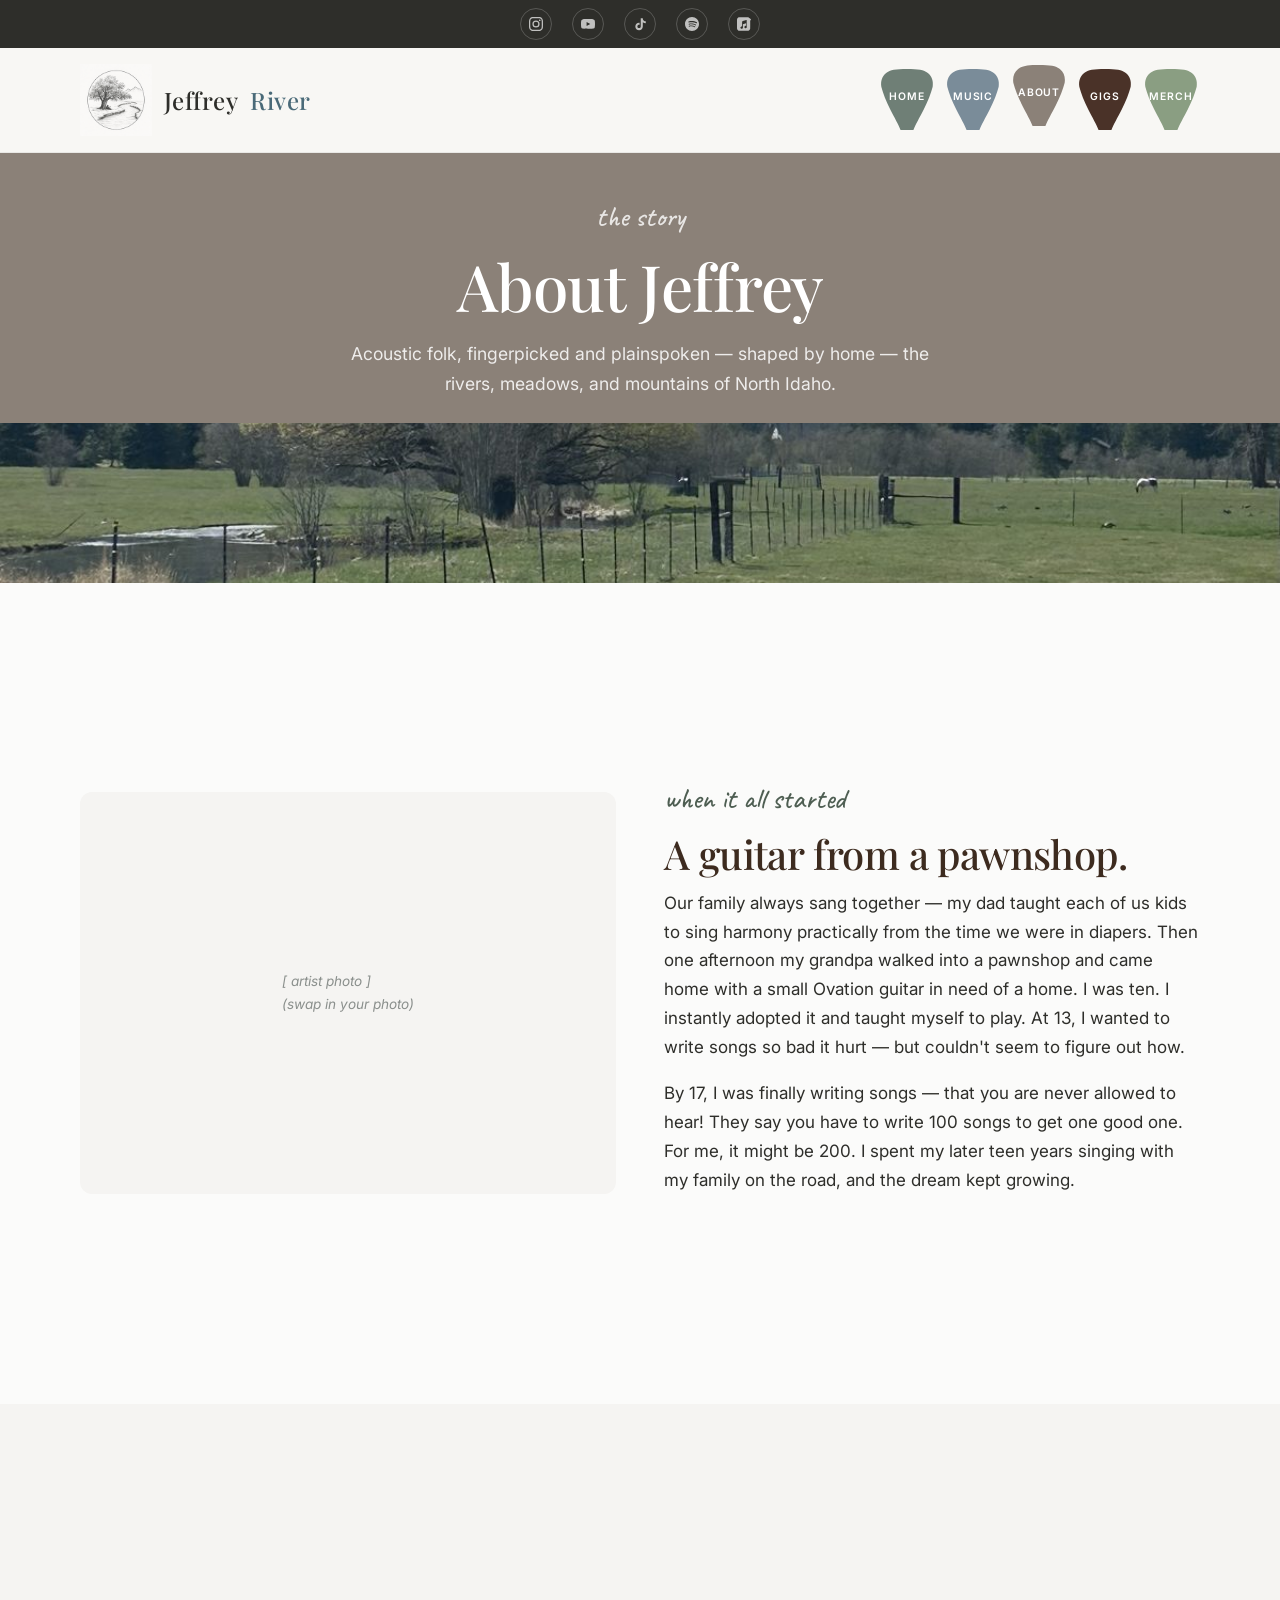
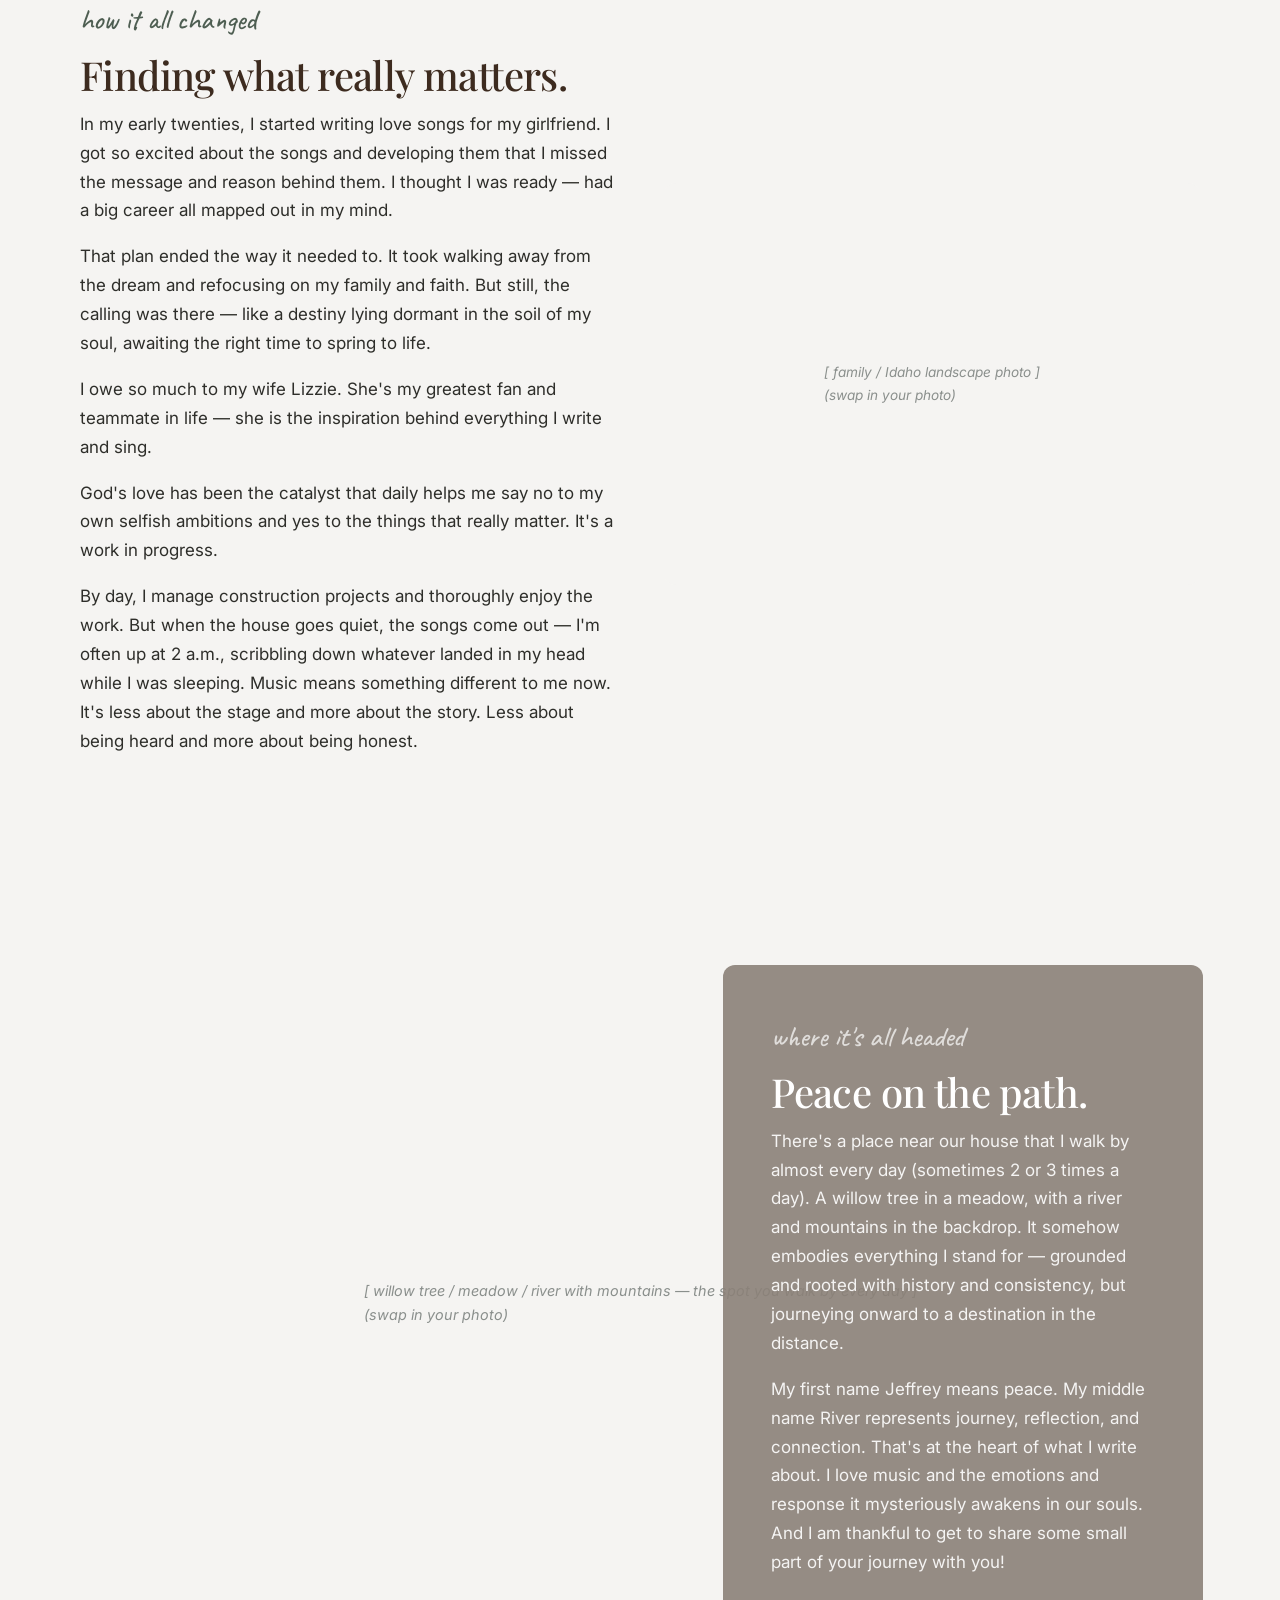
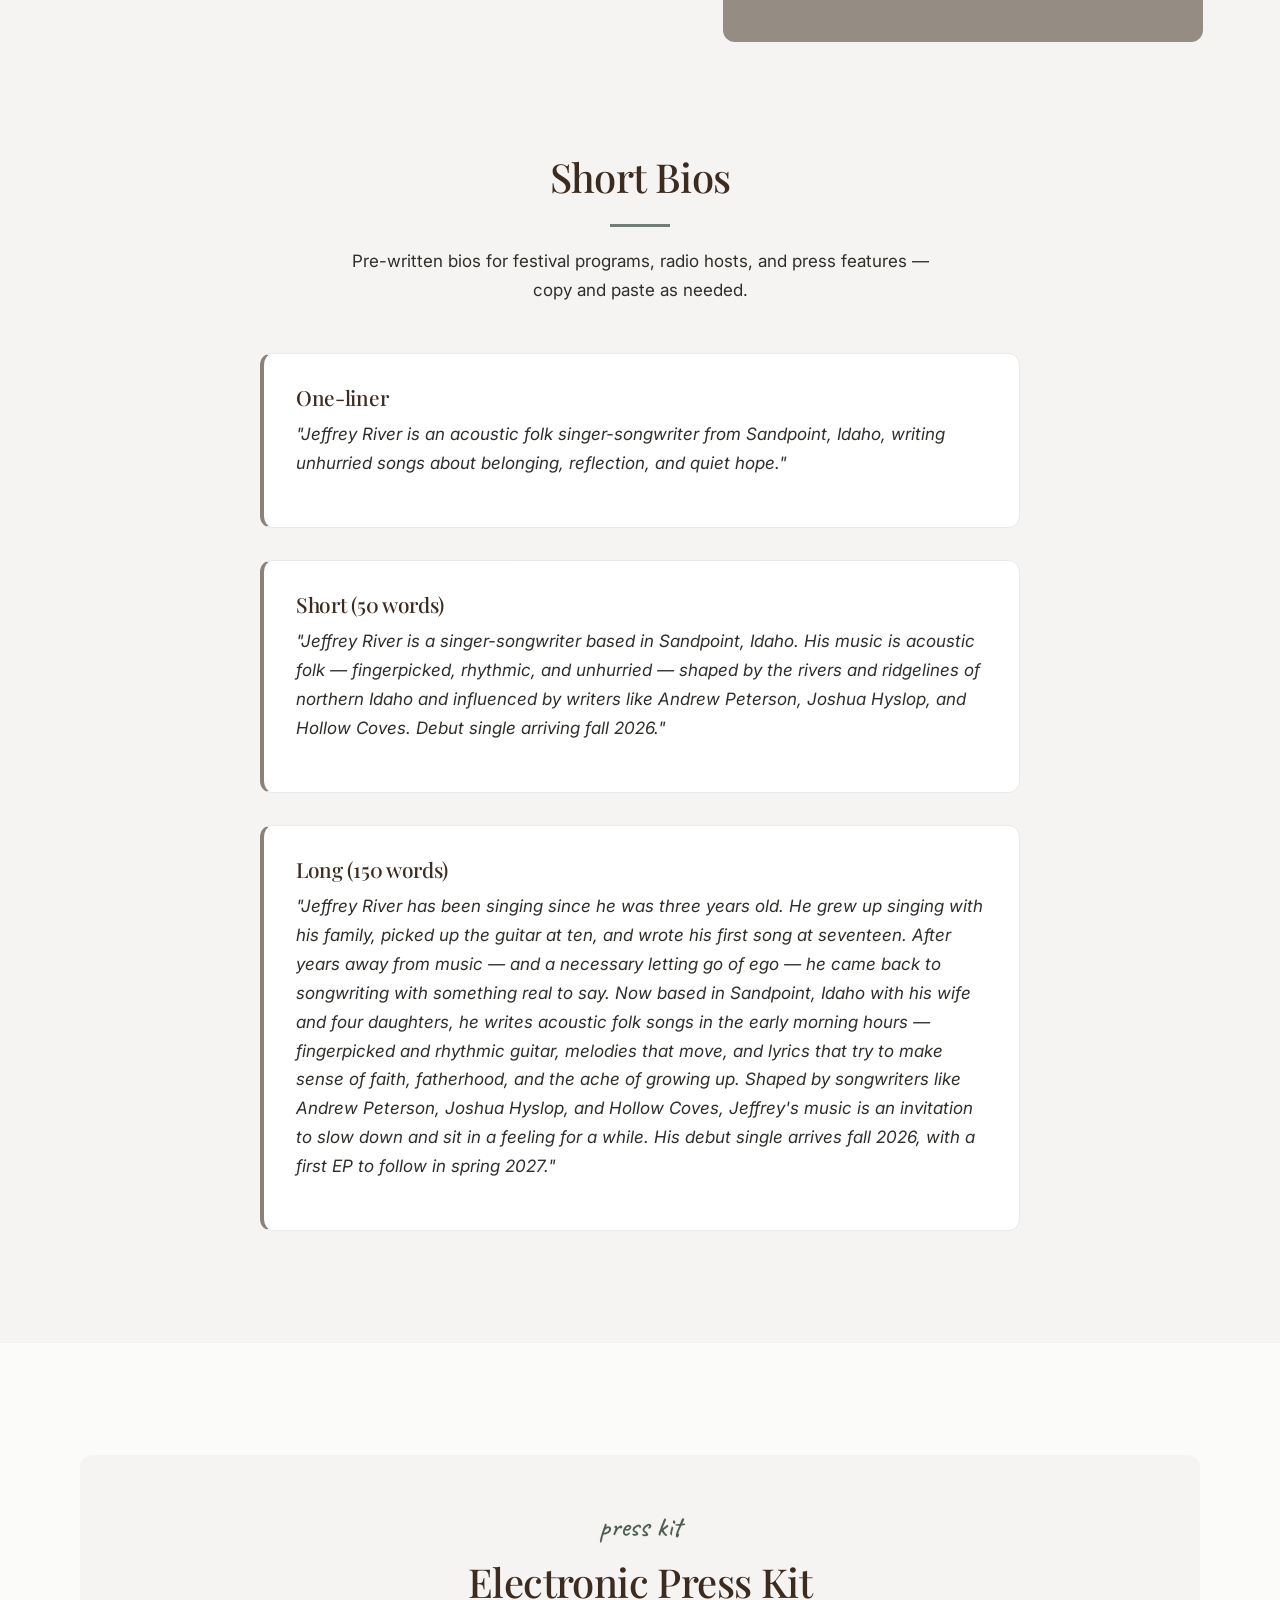
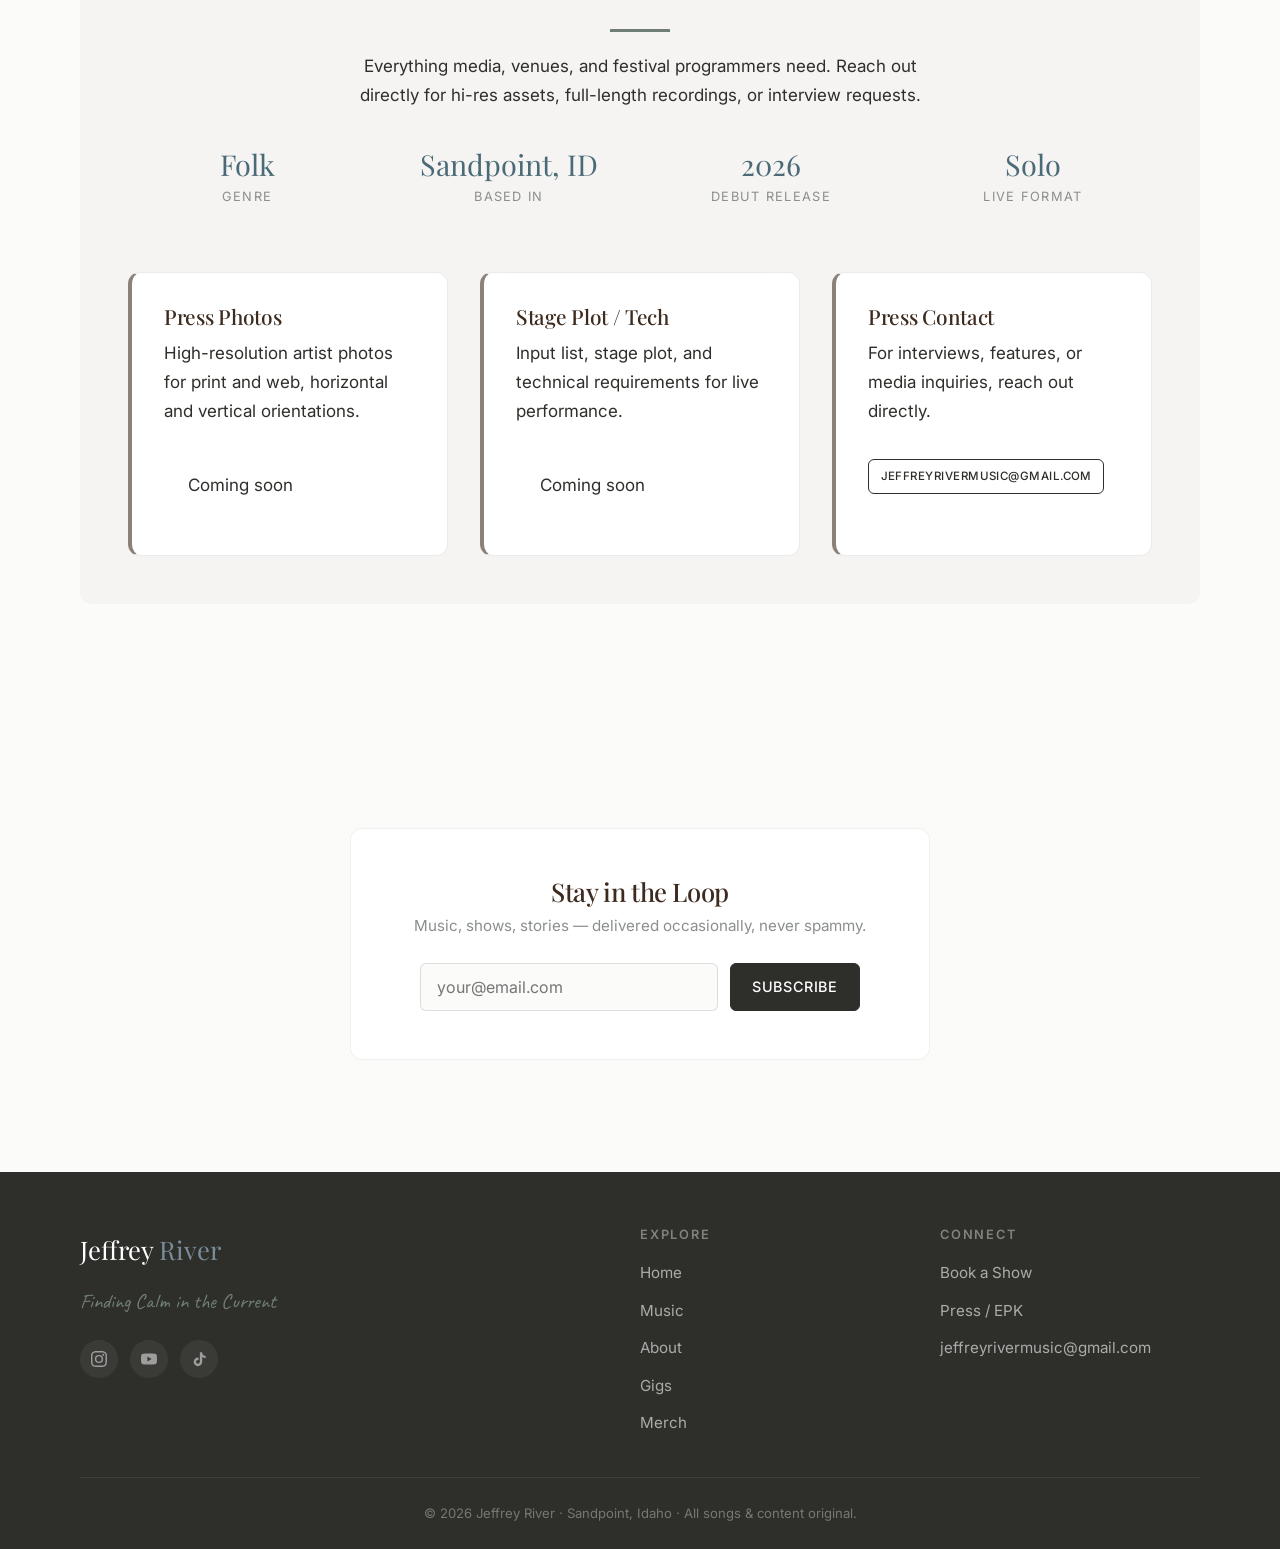
==== jeffrey-river/about.html @ df67ac98 "more bio updated" ====
<!DOCTYPE html>
<html lang="en">
<head>
  <meta charset="UTF-8" />
  <meta name="viewport" content="width=device-width, initial-scale=1.0" />
  <title>About — Jeffrey River</title>
  <meta name="description" content="Meet Jeffrey River — acoustic folk singer-songwriter from Sandpoint, Idaho. Biography, press kit, and booking info." />
  <link rel="preconnect" href="https://fonts.googleapis.com" />
  <link rel="preconnect" href="https://fonts.gstatic.com" crossorigin />
  <link href="https://fonts.googleapis.com/css2?family=Playfair+Display:wght@400;500;600&family=Inter:wght@300;400;500;600&family=Caveat:wght@400;500&display=swap" rel="stylesheet" />
  <link rel="stylesheet" href="css/styles.css" />
</head>
<body class="page-about">

  <!-- ===== SOCIAL ICON BAR ===== -->
  <div class="social-bar">
    <a href="https://instagram.com/jeffreyrivermusic" target="_blank" rel="noopener" aria-label="Instagram">
      <svg viewBox="0 0 24 24"><path d="M12 2.16c3.2 0 3.58 0 4.85.07 1.17.05 1.8.25 2.23.41.56.22.96.48 1.38.9.42.42.68.82.9 1.38.16.42.36 1.06.41 2.23.06 1.27.07 1.65.07 4.85s0 3.58-.07 4.85c-.05 1.17-.25 1.8-.41 2.23-.22.56-.48.96-.9 1.38-.42.42-.82.68-1.38.9-.43.16-1.06.36-2.23.41-1.27.06-1.65.07-4.85.07s-3.58 0-4.85-.07c-1.17-.05-1.8-.25-2.23-.41a3.7 3.7 0 0 1-1.38-.9 3.7 3.7 0 0 1-.9-1.38c-.16-.43-.36-1.06-.41-2.23C2.17 15.58 2.16 15.2 2.16 12s0-3.58.07-4.85c.05-1.17.25-1.8.41-2.23.22-.56.48-.96.9-1.38.42-.42.82-.68 1.38-.9.43-.16 1.06-.36 2.23-.41C8.42 2.17 8.8 2.16 12 2.16M12 0C8.74 0 8.33.01 7.05.07 5.78.13 4.9.33 4.14.63a5.85 5.85 0 0 0-2.13 1.38A5.85 5.85 0 0 0 .63 4.14C.33 4.9.13 5.78.07 7.05.01 8.33 0 8.74 0 12s.01 3.67.07 4.95c.06 1.27.26 2.15.56 2.91.31.8.73 1.48 1.38 2.13.65.65 1.33 1.07 2.13 1.38.76.3 1.64.5 2.91.56C8.33 23.99 8.74 24 12 24s3.67-.01 4.95-.07c1.27-.06 2.15-.26 2.91-.56.8-.31 1.48-.73 2.13-1.38.65-.65 1.07-1.33 1.38-2.13.3-.76.5-1.64.56-2.91.06-1.28.07-1.69.07-4.95s-.01-3.67-.07-4.95c-.06-1.27-.26-2.15-.56-2.91a5.85 5.85 0 0 0-1.38-2.13A5.85 5.85 0 0 0 19.86.63C19.1.33 18.22.13 16.95.07 15.67.01 15.26 0 12 0Zm0 5.84a6.16 6.16 0 1 0 0 12.32 6.16 6.16 0 0 0 0-12.32Zm0 10.16a4 4 0 1 1 0-8 4 4 0 0 1 0 8Zm6.4-11.85a1.44 1.44 0 1 0 0 2.88 1.44 1.44 0 0 0 0-2.88Z"/></svg>
    </a>
    <a href="https://youtube.com/@jeffreyrivermusic" target="_blank" rel="noopener" aria-label="YouTube">
      <svg viewBox="0 0 24 24"><path d="M23.5 6.2a3 3 0 0 0-2.1-2.1C19.5 3.6 12 3.6 12 3.6s-7.5 0-9.4.5A3 3 0 0 0 .5 6.2C0 8 0 12 0 12s0 4 .5 5.8a3 3 0 0 0 2.1 2.1c1.9.5 9.4.5 9.4.5s7.5 0 9.4-.5a3 3 0 0 0 2.1-2.1C24 16 24 12 24 12s0-4-.5-5.8ZM9.6 15.6V8.4l6.3 3.6-6.3 3.6Z"/></svg>
    </a>
    <a href="https://tiktok.com/@jeffreyrivermusic" target="_blank" rel="noopener" aria-label="TikTok">
      <svg viewBox="0 0 24 24"><path d="M19.3 6.7c-1.5-.9-2.5-2.5-2.5-4.3V2h-3.5v14.2c0 1.6-1.3 2.8-2.9 2.8S7.5 17.8 7.5 16.2s1.3-2.8 2.9-2.8c.3 0 .6 0 .9.1V9.8c-.3 0-.6-.1-.9-.1C6.9 9.7 4 12.6 4 16.2S6.9 22.7 10.4 22.7s6.4-2.9 6.4-6.5V9.1c1.5 1 3.2 1.6 5.1 1.6V7.2c-1 0-2-.2-2.6-.5Z"/></svg>
    </a>
    <a href="#" target="_blank" rel="noopener" aria-label="Spotify">
      <svg viewBox="0 0 24 24"><path d="M12 0C5.4 0 0 5.4 0 12s5.4 12 12 12 12-5.4 12-12S18.6 0 12 0zm5.5 17.3c-.2.3-.6.4-.9.2-2.5-1.5-5.7-1.9-9.4-1-.4.1-.7-.1-.8-.5-.1-.4.1-.7.5-.8 4.1-.9 7.6-.5 10.4 1.2.3.2.4.6.2.9zm1.5-3.3c-.3.4-.8.5-1.2.3-2.9-1.8-7.2-2.3-10.6-1.2-.4.1-.9-.1-1-.5-.1-.4.1-.9.5-1 3.9-1.2 8.7-.6 12 1.4.3.1.4.6.3 1zm.1-3.4c-3.4-2-9.1-2.2-12.4-1.2-.5.2-1-.2-1.1-.7-.2-.5.2-1 .7-1.1 3.8-1.2 10-1 13.9 1.4.5.3.6.9.3 1.3-.2.5-.8.6-1.4.3z"/></svg>
    </a>
    <a href="#" target="_blank" rel="noopener" aria-label="Apple Music">
      <svg viewBox="0 0 24 24"><path d="M23.99 6.1a6.6 6.6 0 0 0-.14-1.42 4.4 4.4 0 0 0-.4-1.15 4.08 4.08 0 0 0-1.58-1.58 4.4 4.4 0 0 0-1.15-.4A6.6 6.6 0 0 0 19.3.42C18.4.38 18.11.37 15.75.37H8.26c-2.36 0-2.65.01-3.56.05a6.6 6.6 0 0 0-1.42.14 4.4 4.4 0 0 0-1.15.4A4.08 4.08 0 0 0 .55 2.54a4.4 4.4 0 0 0-.4 1.15A6.6 6.6 0 0 0 .01 5.1C-.03 6.01-.04 6.3-.04 8.66v6.68c0 2.36.01 2.65.05 3.56a6.6 6.6 0 0 0 .14 1.42 4.4 4.4 0 0 0 .4 1.15 4.08 4.08 0 0 0 1.58 1.58c.36.19.74.33 1.15.4a6.6 6.6 0 0 0 1.42.14c.91.04 1.2.05 3.56.05h6.49c2.36 0 2.65-.01 3.56-.05a6.6 6.6 0 0 0 1.42-.14 4.37 4.37 0 0 0 2.73-2.73 6.6 6.6 0 0 0 .14-1.42c.04-.91.05-1.2.05-3.56V8.66c0-2.36 0-2.65-.05-3.56zM16.95 16.57c0 .65-.07.98-.12 1.21a2.06 2.06 0 0 1-1.63 1.47c-.27.05-.5.06-.76.02a2.09 2.09 0 0 1-1.63-1.43c-.15-.43-.14-.91.03-1.33.17-.42.49-.76.89-.97.28-.14.6-.24.91-.34.31-.1.63-.2.91-.35V10.9l-5.4 1.64v5.07c0 .65-.07.98-.12 1.21a2.06 2.06 0 0 1-1.63 1.47c-.27.05-.5.06-.76.02a2.09 2.09 0 0 1-1.63-1.43c-.15-.43-.14-.91.03-1.33.17-.42.49-.76.89-.97.28-.14.6-.24.91-.34.31-.1.63-.2.91-.35V8.96c0-.36.02-.72.13-1.06.1-.3.29-.57.54-.77a1.7 1.7 0 0 1 .71-.35l5.74-1.66c.1-.03.2-.03.3-.01.1.02.18.07.25.13.06.07.11.15.14.24.03.09.04.19.04.29v10.8z"/></svg>
    </a>
  </div>

  <header class="site-header">
    <nav class="nav" aria-label="Primary">
      <a class="nav__brand" href="index.html"><img src="img/Logo.png" alt="Jeffrey River logo">Jeffrey <span>River</span></a>
      <button class="nav__toggle" aria-label="Toggle menu" aria-expanded="false">
        <span></span><span></span><span></span>
      </button>
      <ul class="nav__links">
        <li><a href="index.html">Home</a></li>
        <li><a href="music.html">Music</a></li>
        <li><a href="about.html">About</a></li>
        <li><a href="gigs.html">Gigs</a></li>
        <li><a href="merch.html">Merch</a></li>
      </ul>
    </nav>
  </header>

  <!-- ===== COLORED HEADER ===== -->
  <section class="page-header">
    <div class="container">
      <span class="eyebrow">the story</span>
      <h1>About Jeffrey</h1>
      <p>Acoustic folk, fingerpicked and plainspoken — shaped by home — the rivers, meadows, and mountains of North Idaho.</p>
    </div>
    <img class="page-header__photo" src="img/hero.jpg" alt="Meadow and mountains near Sandpoint" style="object-position: center 75%;" />
  </section>

  <!-- ===== BIO — photo row (image left, text right) ===== -->
  <section class="section">
    <div class="container">
      <div class="photo-row">
        <div class="photo-row__image photo-row__image--placeholder">[ artist photo ]<br/>(swap in your photo)</div>
        <div class="photo-row__text">
          <span class="eyebrow">when it all started</span>
          <h2>A guitar from a pawnshop.</h2>

          <p>Our family always sang together — my dad taught each of us kids to sing harmony practically from the time we were in diapers. Then one afternoon my grandpa walked into a pawnshop and came home with a small Ovation guitar in need of a home. I was ten. I instantly adopted it and taught myself to play. At 13, I wanted to write songs so bad it hurt — but couldn't seem to figure out how.</p>

          <p>By 17, I was finally writing songs — that you are never allowed to hear! They say you have to write 100 songs to get one good one. For me, it might be 200. I spent my later teen years singing with my family on the road, and the dream kept growing.</p>
        </div>
      </div>
    </div>
  </section>

  <!-- ===== BIO CONTINUED — photo row reversed (text left, image right) ===== -->
  <section class="section" style="background: var(--parchment);">
    <div class="container">
      <div class="photo-row photo-row--reverse">
        <div class="photo-row__image photo-row__image--placeholder">[ family / Idaho landscape photo ]<br/>(swap in your photo)</div>
        <div class="photo-row__text">
          <span class="eyebrow">how it all changed</span>
          <h2>Finding what really matters.</h2>

          <p>In my early twenties, I started writing love songs for my girlfriend. I got so excited about the songs and developing them that I missed the message and reason behind them. I thought I was ready — had a big career all mapped out in my mind.</p>

          <p>That plan ended the way it needed to. It took walking away from the dream and refocusing on my family and faith. But still, the calling was there — like a destiny lying dormant in the soil of my soul, awaiting the right time to spring to life.</p>

          <p>I owe so much to my wife Lizzie. She's my greatest fan and teammate in life — she is the inspiration behind everything I write and sing.</p>

          <p>God's love has been the catalyst that daily helps me say no to my own selfish ambitions and yes to the things that really matter. It's a work in progress.</p>

          <p>By day, I manage construction projects and thoroughly enjoy the work. But when the house goes quiet, the songs come out — I'm often up at 2 a.m., scribbling down whatever landed in my head while I was sleeping. Music means something different to me now. It's less about the stage and more about the story. Less about being heard and more about being honest.</p>
        </div>
      </div>
    </div>
  </section>

  <!-- ===== THE RIVER — full-width photo with offset text card ===== -->
  <section class="photo-banner">
    <div class="photo-banner__img--placeholder">[ willow tree / meadow / river with mountains — the spot you walk by every day ]<br/>(swap in your photo)</div>
    <!-- When you have the photo, replace the placeholder above with:
    <img class="photo-banner__img" src="img/willow-meadow.jpg" alt="Willow tree and river in a mountain meadow near Sandpoint" /> -->
    <div class="photo-banner__card">
      <span class="eyebrow">where it's all headed</span>
      <h2>Peace on the path.</h2>
      <p>There's a place near our house that I walk by almost every day (sometimes 2 or 3 times a day). A willow tree in a meadow, with a river and mountains in the backdrop. It somehow embodies everything I stand for — grounded and rooted with history and consistency, but journeying onward to a destination in the distance.</p>
      <p>My first name Jeffrey means peace. My middle name River represents journey, reflection, and connection. That's at the heart of what I write about. I love music and the emotions and response it mysteriously awakens in our souls. And I am thankful to get to share some small part of your journey with you!</p>
    </div>
  </section>

  <!-- ===== SHORT BIOS ===== -->
  <section class="section" style="background: var(--parchment);">
    <div class="container">
      <h2 class="text-center">Short Bios</h2>
      <hr class="divider" />
      <p class="text-center" style="max-width: 600px; margin: 0 auto 3rem;">Pre-written bios for festival programs, radio hosts, and press features — copy and paste as needed.</p>

      <div style="display: grid; gap: 2rem; max-width: 760px; margin: 0 auto;">
        <div class="card">
          <h3>One-liner</h3>
          <p><em>"Jeffrey River is an acoustic folk singer-songwriter from Sandpoint, Idaho, writing unhurried songs about belonging, reflection, and quiet hope."</em></p>
        </div>

        <div class="card">
          <h3>Short (50 words)</h3>
          <p><em>"Jeffrey River is a singer-songwriter based in Sandpoint, Idaho. His music is acoustic folk — fingerpicked, rhythmic, and unhurried — shaped by the rivers and ridgelines of northern Idaho and influenced by writers like Andrew Peterson, Joshua Hyslop, and Hollow Coves. Debut single arriving fall 2026."</em></p>
        </div>

        <div class="card">
          <h3>Long (150 words)</h3>
          <p><em>"Jeffrey River has been singing since he was three years old. He grew up singing with his family, picked up the guitar at ten, and wrote his first song at seventeen. After years away from music — and a necessary letting go of ego — he came back to songwriting with something real to say. Now based in Sandpoint, Idaho with his wife and four daughters, he writes acoustic folk songs in the early morning hours — fingerpicked and rhythmic guitar, melodies that move, and lyrics that try to make sense of faith, fatherhood, and the ache of growing up. Shaped by songwriters like Andrew Peterson, Joshua Hyslop, and Hollow Coves, Jeffrey's music is an invitation to slow down and sit in a feeling for a while. His debut single arrives fall 2026, with a first EP to follow in spring 2027."</em></p>
        </div>
      </div>
    </div>
  </section>

  <!-- ===== PRESS / EPK ===== -->
  <section class="section" id="epk">
    <div class="container">
      <div class="epk">
        <div class="text-center">
          <span class="eyebrow">press kit</span>
          <h2>Electronic Press Kit</h2>
          <hr class="divider" />
          <p style="max-width: 600px; margin: 0 auto;">Everything media, venues, and festival programmers need. Reach out directly for hi-res assets, full-length recordings, or interview requests.</p>
        </div>

        <div class="epk-grid">
          <div class="epk-stat">
            <div class="epk-stat__value">Folk</div>
            <div class="epk-stat__label">Genre</div>
          </div>
          <div class="epk-stat">
            <div class="epk-stat__value">Sandpoint, ID</div>
            <div class="epk-stat__label">Based In</div>
          </div>
          <div class="epk-stat">
            <div class="epk-stat__value">2026</div>
            <div class="epk-stat__label">Debut Release</div>
          </div>
          <div class="epk-stat">
            <div class="epk-stat__value">Solo</div>
            <div class="epk-stat__label">Live Format</div>
          </div>
        </div>

        <div class="grid" style="margin-top: 3rem;">
          <div class="card">
            <h3>Press Photos</h3>
            <p>High-resolution artist photos for print and web, horizontal and vertical orientations.</p>
            <span class="merch-item__body coming-soon" style="display:inline-block; margin-top:0.5rem;">Coming soon</span>
          </div>
          <div class="card">
            <h3>Stage Plot / Tech</h3>
            <p>Input list, stage plot, and technical requirements for live performance.</p>
            <span class="merch-item__body coming-soon" style="display:inline-block; margin-top:0.5rem;">Coming soon</span>
          </div>
          <div class="card">
            <h3>Press Contact</h3>
            <p>For interviews, features, or media inquiries, reach out directly.</p>
            <a href="mailto:jeffreyrivermusic@gmail.com" class="btn btn--ghost" style="margin-top:1rem;">jeffreyrivermusic@gmail.com</a>
          </div>
        </div>
      </div>
    </div>
  </section>

  <!-- ===== EMAIL SIGNUP ===== -->
  <section class="section">
    <div class="container">
      <div class="signup">
        <h3>Stay in the Loop</h3>
        <p>Music, shows, stories — delivered occasionally, never spammy.</p>
        <form class="signup__form" action="https://assets.mailerlite.com/jsonp/2268893/forms/184915517427942512/subscribe" method="post" target="_blank">
          <input type="email" name="fields[email]" placeholder="your@email.com" required aria-label="Email address" />
          <input type="hidden" name="ml-submit" value="1">
          <button type="submit" class="btn btn--primary">Subscribe</button>
        </form>
      </div>
    </div>
  </section>

  <!-- ===== FOOTER ===== -->
  <footer class="site-footer">
    <div class="container">
      <div class="footer-grid">
        <div>
          <div class="footer__brand">Jeffrey <span style="color: var(--river);">River</span></div>
          <p class="footer__tag">Finding Calm in the Current</p>
          <div class="social">
            <a href="https://instagram.com/jeffreyrivermusic" target="_blank" rel="noopener" aria-label="Instagram">
              <svg viewBox="0 0 24 24"><path d="M12 2.16c3.2 0 3.58 0 4.85.07 1.17.05 1.8.25 2.23.41.56.22.96.48 1.38.9.42.42.68.82.9 1.38.16.42.36 1.06.41 2.23.06 1.27.07 1.65.07 4.85s0 3.58-.07 4.85c-.05 1.17-.25 1.8-.41 2.23-.22.56-.48.96-.9 1.38-.42.42-.82.68-1.38.9-.43.16-1.06.36-2.23.41-1.27.06-1.65.07-4.85.07s-3.58 0-4.85-.07c-1.17-.05-1.8-.25-2.23-.41a3.7 3.7 0 0 1-1.38-.9 3.7 3.7 0 0 1-.9-1.38c-.16-.43-.36-1.06-.41-2.23C2.17 15.58 2.16 15.2 2.16 12s0-3.58.07-4.85c.05-1.17.25-1.8.41-2.23.22-.56.48-.96.9-1.38.42-.42.82-.68 1.38-.9.43-.16 1.06-.36 2.23-.41C8.42 2.17 8.8 2.16 12 2.16M12 0C8.74 0 8.33.01 7.05.07 5.78.13 4.9.33 4.14.63a5.85 5.85 0 0 0-2.13 1.38A5.85 5.85 0 0 0 .63 4.14C.33 4.9.13 5.78.07 7.05.01 8.33 0 8.74 0 12s.01 3.67.07 4.95c.06 1.27.26 2.15.56 2.91.31.8.73 1.48 1.38 2.13.65.65 1.33 1.07 2.13 1.38.76.3 1.64.5 2.91.56C8.33 23.99 8.74 24 12 24s3.67-.01 4.95-.07c1.27-.06 2.15-.26 2.91-.56.8-.31 1.48-.73 2.13-1.38.65-.65 1.07-1.33 1.38-2.13.3-.76.5-1.64.56-2.91.06-1.28.07-1.69.07-4.95s-.01-3.67-.07-4.95c-.06-1.27-.26-2.15-.56-2.91a5.85 5.85 0 0 0-1.38-2.13A5.85 5.85 0 0 0 19.86.63C19.1.33 18.22.13 16.95.07 15.67.01 15.26 0 12 0Zm0 5.84a6.16 6.16 0 1 0 0 12.32 6.16 6.16 0 0 0 0-12.32Zm0 10.16a4 4 0 1 1 0-8 4 4 0 0 1 0 8Zm6.4-11.85a1.44 1.44 0 1 0 0 2.88 1.44 1.44 0 0 0 0-2.88Z"/></svg>
            </a>
            <a href="https://youtube.com/@jeffreyrivermusic" target="_blank" rel="noopener" aria-label="YouTube">
              <svg viewBox="0 0 24 24"><path d="M23.5 6.2a3 3 0 0 0-2.1-2.1C19.5 3.6 12 3.6 12 3.6s-7.5 0-9.4.5A3 3 0 0 0 .5 6.2C0 8 0 12 0 12s0 4 .5 5.8a3 3 0 0 0 2.1 2.1c1.9.5 9.4.5 9.4.5s7.5 0 9.4-.5a3 3 0 0 0 2.1-2.1C24 16 24 12 24 12s0-4-.5-5.8ZM9.6 15.6V8.4l6.3 3.6-6.3 3.6Z"/></svg>
            </a>
            <a href="https://tiktok.com/@jeffreyrivermusic" target="_blank" rel="noopener" aria-label="TikTok">
              <svg viewBox="0 0 24 24"><path d="M19.3 6.7c-1.5-.9-2.5-2.5-2.5-4.3V2h-3.5v14.2c0 1.6-1.3 2.8-2.9 2.8S7.5 17.8 7.5 16.2s1.3-2.8 2.9-2.8c.3 0 .6 0 .9.1V9.8c-.3 0-.6-.1-.9-.1C6.9 9.7 4 12.6 4 16.2S6.9 22.7 10.4 22.7s6.4-2.9 6.4-6.5V9.1c1.5 1 3.2 1.6 5.1 1.6V7.2c-1 0-2-.2-2.6-.5Z"/></svg>
            </a>
          </div>
        </div>
        <div>
          <h4>Explore</h4>
          <ul>
            <li><a href="index.html">Home</a></li>
            <li><a href="music.html">Music</a></li>
            <li><a href="about.html">About</a></li>
            <li><a href="gigs.html">Gigs</a></li>
            <li><a href="merch.html">Merch</a></li>
          </ul>
        </div>
        <div>
          <h4>Connect</h4>
          <ul>
            <li><a href="gigs.html#book">Book a Show</a></li>
            <li><a href="about.html#epk">Press / EPK</a></li>
            <li><a href="mailto:jeffreyrivermusic@gmail.com">jeffreyrivermusic@gmail.com</a></li>
          </ul>
        </div>
      </div>
      <div class="footer__base">
        &copy; <span id="year"></span> Jeffrey River · Sandpoint, Idaho · All songs & content original.
      </div>
    </div>
  </footer>

  <script src="js/main.js"></script>
</body>
</html>
---- jeffrey-river/css/styles.css ----
/* ==========================================================================
   Jeffrey River — River & Meadow Design System
   Editorial folk aesthetic · floating color blocks · generous whitespace
   ========================================================================== */

:root {
  /* Accent palette — small color blocks, not full backgrounds */
  --sage:         #6F7F76;   /* Dusty meadow green */
  --clay:         #B08968;   /* Clay / warm earth */
  --river:        #7A8C99;   /* Faded river blue */
  --sand:         #EAE3D9;   /* Warm sand */
  --moss:         #8A9E82;   /* Lighter moss green */
  --warmgrey:     #8B8178;   /* Warm stone grey — about page accent */

  /* Darker accents for text */
  --bark:         #3B2A1E;   /* Deep bark */
  --bark-mid:     #6b4c34;   /* Mid bark */
  --leather:      #4A3228;   /* Dark leather brown — for color blocks */
  --river-dark:   #4A6A78;
  --sage-deep:    #4E5E52;
  --heading:      #3D2B1F;   /* Warm dark brown for headings (not pure black) */

  /* Backgrounds — clean and crisp */
  --paper:        #FBFBFA;   /* Main bg — near-white, clean */
  --white:        #FFFFFF;
  --parchment:    #F5F4F2;   /* Subtle off-white for alternating sections */
  --card-bg:      #FFFFFF;   /* Card backgrounds — true white */
  --charcoal:     #2E2E2A;
  --ash:          #8A8F8C;

  /* Typography */
  --font-display: "Playfair Display", Georgia, "Times New Roman", serif;
  --font-body:    "Inter", -apple-system, BlinkMacSystemFont, "Segoe UI", Roboto, sans-serif;
  --font-hand:    "Caveat", "Brush Script MT", cursive;

  /* Layout */
  --max-width: 1200px;
  --gutter: clamp(1.25rem, 4vw, 2.5rem);
  --radius: 6px;
  --radius-lg: 12px;
  --ease: cubic-bezier(.4, 0, .2, 1);
}

/* ---------- Reset ---------- */
*, *::before, *::after { box-sizing: border-box; }
html { scroll-behavior: smooth; }
body {
  margin: 0;
  font-family: var(--font-body);
  font-size: 17px;
  line-height: 1.7;
  color: var(--charcoal);
  background: var(--paper);
  -webkit-font-smoothing: antialiased;
  -moz-osx-font-smoothing: grayscale;
}
img { max-width: 100%; display: block; }
a { color: var(--river-dark); text-decoration: none; transition: color .2s var(--ease); }
a:hover { color: var(--bark); }

h1, h2, h3, h4 {
  font-family: var(--font-display);
  font-weight: 500;
  color: var(--heading);
  letter-spacing: -0.015em;
  line-height: 1.15;
  margin: 0 0 0.6em;
}
h1 { font-size: clamp(2.4rem, 6vw, 4rem); }
h2 { font-size: clamp(1.7rem, 3.5vw, 2.5rem); }
h3 { font-size: 1.3rem; }
p { margin: 0 0 1em; }

/* ---------- Layout ---------- */
.container {
  max-width: var(--max-width);
  margin: 0 auto;
  padding: 0 var(--gutter);
}
.section {
  padding: clamp(4rem, 10vw, 7rem) 0;
  background: var(--paper);
}
.text-center { text-align: center; }

/* ---------- Floating Color Blocks ----------
   Small colored rectangles offset behind elements.
   Used as accents — NOT full-width backgrounds.
   -------------------------------------------- */
.color-block {
  position: relative;
  z-index: 0;
}
.color-block::before {
  content: "";
  position: absolute;
  z-index: -1;
  border-radius: var(--radius);
}
/* Variants */
.color-block--sage::before   { background: var(--sage); }
.color-block--clay::before   { background: var(--clay); }
.color-block--river::before  { background: var(--river); }
.color-block--sand::before   { background: var(--sand); }
.color-block--moss::before    { background: var(--moss); }
.color-block--leather::before  { background: var(--leather); }
.color-block--warmgrey::before { background: var(--warmgrey); }

/* Block behind headings — small accent rectangle */
.color-block--heading::before {
  width: 60px;
  height: 8px;
  bottom: -4px;
  left: 0;
}
.color-block--heading-center::before {
  width: 60px;
  height: 8px;
  bottom: -4px;
  left: 50%;
  transform: translateX(-50%);
}

/* Block behind images — offset rectangle */
.color-block--image::before {
  width: 85%;
  height: 85%;
  top: -16px;
  left: -16px;
}
.color-block--image-right::before {
  width: 85%;
  height: 85%;
  top: -16px;
  right: -16px;
  left: auto;
}

/* Block behind cards — subtle offset tile */
.color-block--card::before {
  width: 100%;
  height: 100%;
  top: 8px;
  left: 8px;
  border-radius: var(--radius-lg);
}

/* ---------- Eyebrow (handwritten label) ---------- */
.eyebrow {
  font-family: var(--font-hand);
  font-size: clamp(1.4rem, 2.5vw, 1.8rem);
  color: var(--sage-deep);
  display: inline-block;
  margin-bottom: 0.25em;
  font-weight: 500;
}

/* ---------- Buttons ---------- */
.btn {
  display: inline-flex;
  align-items: center;
  gap: 0.5em;
  padding: 0.8em 1.5em;
  font-family: var(--font-body);
  font-size: 0.9rem;
  font-weight: 500;
  letter-spacing: 0.04em;
  text-transform: uppercase;
  border-radius: var(--radius);
  border: 1.5px solid transparent;
  cursor: pointer;
  transition: all .25s var(--ease);
  text-align: center;
}
.btn--primary {
  background: var(--charcoal);
  color: var(--white);
  border-color: var(--charcoal);
}
.btn--primary:hover {
  background: var(--bark-mid);
  border-color: var(--bark-mid);
  transform: translateY(-1px);
}
.btn--outline {
  background: transparent;
  color: var(--charcoal);
  border-color: var(--charcoal);
}
.btn--outline:hover {
  background: var(--charcoal);
  color: var(--white);
}
/* Ghost style for cards */
.btn--ghost {
  background: transparent;
  color: var(--charcoal);
  border-color: var(--charcoal);
  font-size: 0.85rem;
  padding: 0.65em 1.2em;
}
.btn--ghost:hover {
  background: var(--charcoal);
  color: var(--white);
}

/* ---------- Social icon bar (top slim strip) ---------- */
.social-bar {
  display: flex;
  justify-content: center;
  align-items: center;
  gap: 1.25rem;
  padding: 0.5rem 0;
  background: var(--charcoal);
}
.social-bar a {
  width: 32px;
  height: 32px;
  border-radius: 50%;
  border: 1px solid rgba(255,255,255,0.2);
  display: grid;
  place-items: center;
  transition: all .2s var(--ease);
}
.social-bar a:hover {
  border-color: rgba(255,255,255,0.5);
  background: rgba(255,255,255,0.08);
}
.social-bar svg { width: 14px; height: 14px; fill: rgba(255,255,255,0.7); }
.social-bar a:hover svg { fill: var(--white); }

/* ---------- Header / Nav ---------- */
.site-header {
  position: sticky;
  top: 0;
  z-index: 50;
  background: rgba(248, 247, 244, 0.96);
  backdrop-filter: blur(14px);
  -webkit-backdrop-filter: blur(14px);
  border-bottom: 1px solid rgba(0,0,0,0.06);
}
.nav {
  display: flex;
  align-items: center;
  justify-content: space-between;
  padding: 1rem var(--gutter);
  max-width: var(--max-width);
  margin: 0 auto;
}
.nav__brand {
  font-family: var(--font-display);
  font-size: 1.5rem;
  font-weight: 500;
  color: var(--charcoal);
  letter-spacing: 0.02em;
  display: flex;
  align-items: center;
  gap: 0.75rem;
}
.nav__brand img {
  height: 72px;
  width: auto;
}
.nav__brand span { color: var(--river-dark); }
/* Guitar pick nav tabs — top half of a pick shape */
.nav__links {
  display: flex;
  gap: 0.5rem;
  list-style: none;
  padding: 0;
  margin: 0;
  align-items: flex-end;
}
.nav__links a {
  display: flex;
  align-items: center;
  justify-content: center;
  color: var(--white);
  font-size: 0.65rem;
  font-weight: 600;
  letter-spacing: 0.08em;
  text-transform: uppercase;
  position: relative;
  width: 58px;
  height: 62px;
  padding-bottom: 6px;
  background: var(--sage);
  transition: transform .2s var(--ease), background .2s var(--ease), box-shadow .2s var(--ease);
  text-align: center;
  line-height: 1.2;
  -webkit-mask-image: url("data:image/svg+xml,%3Csvg xmlns='http://www.w3.org/2000/svg' viewBox='0 0 72 76'%3E%3Cpath d='M28 76 L44 76 C46 70 52 60 57 50 C62 40 66 30 68 22 C69 15 67 9 62 5 C57 1 50 0 36 0 C22 0 15 1 10 5 C5 9 3 15 4 22 C6 30 10 40 15 50 C20 60 26 70 28 76Z'/%3E%3C/svg%3E");
  mask-image: url("data:image/svg+xml,%3Csvg xmlns='http://www.w3.org/2000/svg' viewBox='0 0 72 76'%3E%3Cpath d='M28 76 L44 76 C46 70 52 60 57 50 C62 40 66 30 68 22 C69 15 67 9 62 5 C57 1 50 0 36 0 C22 0 15 1 10 5 C5 9 3 15 4 22 C6 30 10 40 15 50 C20 60 26 70 28 76Z'/%3E%3C/svg%3E");
  -webkit-mask-size: contain;
  mask-size: contain;
  -webkit-mask-repeat: no-repeat;
  mask-repeat: no-repeat;
  border-radius: 0;
}
.nav__links a:hover {
  transform: translateY(-3px);
  box-shadow: 0 4px 12px rgba(0,0,0,0.12);
  color: var(--white);
}
/* Per-page pick colors */
.nav__links li:nth-child(1) a { background: var(--sage); }       /* Home = sage */
.nav__links li:nth-child(2) a { background: var(--river); }      /* Music = river blue */
.nav__links li:nth-child(3) a { background: var(--warmgrey); }   /* About = warm grey */
.nav__links li:nth-child(4) a { background: var(--leather); }    /* Gigs = leather */
.nav__links li:nth-child(5) a { background: var(--moss); }       /* Merch = moss */
/* Active state — lift + stronger shadow */
.nav__links a.active {
  transform: translateY(-4px);
  box-shadow: 0 6px 16px rgba(0,0,0,0.15);
}
/* Hover brightness */
.nav__links li:nth-child(1) a:hover { background: #5D6D64; }
.nav__links li:nth-child(2) a:hover { background: #677C89; }
.nav__links li:nth-child(3) a:hover { background: #746B63; }
.nav__links li:nth-child(4) a:hover { background: #3A2520; }
.nav__links li:nth-child(5) a:hover { background: #728A6C; }

.nav__toggle {
  display: none;
  background: none;
  border: 0;
  cursor: pointer;
  padding: 0.5rem;
}
.nav__toggle span {
  display: block;
  width: 24px;
  height: 2px;
  background: var(--charcoal);
  margin: 5px 0;
  transition: transform .3s var(--ease), opacity .3s var(--ease);
}

@media (max-width: 768px) {
  .nav__toggle { display: block; }
  .nav__brand img { height: 56px; }
  .nav__links {
    position: absolute;
    top: 100%;
    left: 0;
    right: 0;
    background: var(--paper);
    flex-direction: row;
    flex-wrap: nowrap;
    justify-content: center;
    gap: 0.35rem;
    padding: 0.75rem var(--gutter);
    border-bottom: 1px solid rgba(0,0,0,0.06);
    transform: translateY(-10px);
    opacity: 0;
    pointer-events: none;
    transition: all .3s var(--ease);
  }
  .nav__links.is-open {
    transform: translateY(0);
    opacity: 1;
    pointer-events: auto;
  }
  .nav__links li {
    padding: 0;
  }
  .nav__links a {
    width: 48px;
    height: 52px;
    font-size: 0.55rem;
    letter-spacing: 0.05em;
    padding-bottom: 4px;
  }
}

/* ---------- Hero (photo-based, left-aligned) ---------- */
.hero {
  position: relative;
  min-height: 92vh;
  display: flex;
  align-items: center;
  overflow: hidden;
  background: var(--charcoal);
}
.hero__photo {
  position: absolute;
  inset: 0;
  width: 100%;
  height: 100%;
  object-fit: cover;
  object-position: center 70%;
  opacity: 0.75;
  filter: saturate(0.85);
}
.hero--placeholder {
  background: linear-gradient(135deg, #C3CFC6 0%, #B5C4CE 50%, #D5CEC4 100%);
}
.hero::after {
  content: "";
  position: absolute;
  inset: 0;
  background: linear-gradient(to right, rgba(248,247,244,0.35) 0%, rgba(248,247,244,0.05) 60%, transparent 100%);
  pointer-events: none;
}
.hero__inner {
  position: relative;
  z-index: 1;
  padding: 4rem var(--gutter);
  max-width: var(--max-width);
  margin: 0 auto;
  width: 100%;
}
.hero h1 {
  font-size: clamp(3rem, 8vw, 5.5rem);
  line-height: 1.02;
  margin-bottom: 0.4rem;
  color: var(--white);
  text-shadow: 0 2px 30px rgba(0,0,0,0.25);
  max-width: 600px;
}
.hero__eyebrow {
  font-family: var(--font-body);
  font-size: 0.85rem;
  font-weight: 500;
  letter-spacing: 0.15em;
  text-transform: uppercase;
  color: rgba(255,255,255,0.8);
  margin-bottom: 1rem;
  text-shadow: 0 1px 8px rgba(0,0,0,0.2);
}
.hero__tagline {
  font-family: var(--font-display);
  font-size: clamp(1.15rem, 2.2vw, 1.5rem);
  font-weight: 400;
  font-style: italic;
  color: rgba(255,255,255,0.9);
  max-width: 480px;
  margin: 1.25rem 0 2.5rem;
  line-height: 1.4;
  text-shadow: 0 1px 10px rgba(0,0,0,0.2);
}
/* Small accent block — hidden with photo hero */
.hero__accent {
  display: none;
}
.hero__cta {
  display: flex;
  gap: 0.75rem;
  flex-wrap: wrap;
}
.hero__cta .btn--primary {
  background: rgba(255,255,255,0.15);
  border-color: rgba(255,255,255,0.5);
  color: var(--white);
  backdrop-filter: blur(4px);
}
.hero__cta .btn--primary:hover {
  background: var(--white);
  color: var(--charcoal);
  border-color: var(--white);
}
.hero__cta .btn--outline {
  color: var(--white);
  border-color: rgba(255,255,255,0.4);
}
.hero__cta .btn--outline:hover {
  background: var(--white);
  color: var(--charcoal);
  border-color: var(--white);
}

@media (max-width: 768px) {
  .hero { min-height: 70vh; }
  .hero__accent { display: none; }
}

/* ---------- Page header (non-home pages) ---------- */
.page-header {
  padding: 0;
  text-align: center;
  background: var(--sage);
  color: var(--white);
  position: relative;
  overflow: hidden;
}
.page-header .container {
  position: relative;
  z-index: 1;
  padding: clamp(1.5rem, 4vw, 2.5rem) var(--gutter) clamp(1rem, 3vw, 1.5rem);
}
.page-header h1 { margin-bottom: 0.25em; color: var(--white); }
.page-header .eyebrow { color: rgba(255,255,255,0.8); }
.page-header p {
  color: rgba(255,255,255,0.85);
  max-width: 600px;
  margin: 0 auto;
  font-size: 1.1rem;
}
/* Page header photo — full-width below the text */
.page-header__photo {
  width: 100%;
  height: 160px;
  object-fit: cover;
  display: block;
}
/* Per-page header colors matching guitar pick */
.page-music .page-header { background: var(--river); }
.page-about .page-header { background: var(--warmgrey); }
.page-gigs .page-header  { background: var(--leather); }
.page-merch .page-header  { background: var(--moss); }

/* ---------- Photo Spot — asymmetric image/text rows ---------- */
.photo-row {
  display: grid;
  grid-template-columns: 1fr 1fr;
  gap: 3rem;
  align-items: center;
  padding: clamp(2rem, 5vw, 4rem) 0;
}
.photo-row--reverse { direction: rtl; }
.photo-row--reverse > * { direction: ltr; }
.photo-row__image {
  border-radius: var(--radius-lg);
  overflow: hidden;
  aspect-ratio: 4 / 3;
  background: var(--parchment);
}
.photo-row__image img {
  width: 100%;
  height: 100%;
  object-fit: cover;
  display: block;
}
.photo-row__image--placeholder {
  display: flex;
  align-items: center;
  justify-content: center;
  color: var(--ash);
  font-size: 0.85rem;
  font-style: italic;
}
.photo-row__text {
  padding: 1rem 0;
}
.photo-row__text h2 { margin-bottom: 0.75rem; }
@media (max-width: 768px) {
  .photo-row, .photo-row--reverse { grid-template-columns: 1fr; direction: ltr; }
}

/* ---------- Photo Banner — full-width image with offset text card ---------- */
.photo-banner {
  position: relative;
  min-height: 480px;
  display: flex;
  align-items: center;
  overflow: hidden;
}
.photo-banner__img {
  position: absolute;
  inset: 0;
  width: 100%;
  height: 100%;
  object-fit: cover;
  z-index: 0;
}
.photo-banner__img--placeholder {
  position: absolute;
  inset: 0;
  width: 100%;
  height: 100%;
  display: flex;
  align-items: center;
  justify-content: center;
  background: var(--parchment);
  color: var(--ash);
  font-size: 0.9rem;
  font-style: italic;
  z-index: 0;
}
.photo-banner__card {
  position: relative;
  z-index: 1;
  background: rgba(139, 129, 120, 0.90);
  color: var(--white);
  max-width: 480px;
  margin-left: auto;
  margin-right: clamp(2rem, 6vw, 6rem);
  padding: clamp(2rem, 4vw, 3rem);
  border-radius: var(--radius-lg);
}
.photo-banner__card h2 {
  color: var(--white);
  margin-bottom: 0.75rem;
}
.photo-banner__card .eyebrow {
  color: rgba(255,255,255,0.7);
}
.photo-banner__card p {
  color: rgba(255,255,255,0.9);
  line-height: 1.7;
}
@media (max-width: 768px) {
  .photo-banner {
    min-height: auto;
    flex-direction: column;
  }
  .photo-banner__img,
  .photo-banner__img--placeholder {
    position: relative;
    height: 260px;
  }
  .photo-banner__card {
    margin: -2rem 1rem 2rem;
    max-width: none;
  }
}

/* ---------- Section Dividers ---------- */
.divider {
  width: 60px;
  height: 3px;
  background: var(--sage);
  margin: 1.25rem auto;
  border: 0;
}
.divider--left {
  margin-left: 0;
  margin-right: auto;
}

/* ---------- Cards & Grid ---------- */
.grid {
  display: grid;
  gap: 2rem;
  grid-template-columns: repeat(auto-fit, minmax(280px, 1fr));
}
.card {
  background: var(--card-bg);
  border: 1px solid rgba(0,0,0,0.08);
  border-left: 4px solid var(--sage);
  border-radius: var(--radius-lg);
  padding: 2rem;
  position: relative;
  transition: transform .3s var(--ease), box-shadow .3s var(--ease);
}
/* Per-page card accent colors */
.page-music .card  { border-left-color: var(--river); }
.page-about .card  { border-left-color: var(--warmgrey); }
.page-gigs .card   { border-left-color: var(--leather); }
.page-merch .card  { border-left-color: var(--moss); }
.card:hover {
  transform: translateY(-4px);
  box-shadow: 0 16px 48px rgba(0,0,0,0.06);
}
.card h3 {
  color: var(--heading);
  margin-bottom: 0.5em;
}

/* ---------- Music Player ---------- */
.player {
  background: var(--white);
  border: 1px solid rgba(0,0,0,0.06);
  border-left: 4px solid var(--river);
  border-radius: var(--radius-lg);
  box-shadow: 0 2px 12px rgba(0,0,0,0.06);
  padding: 1.75rem 2rem;
  display: flex;
  align-items: center;
  gap: 1.5rem;
  max-width: 600px;
  position: relative;
}
.player__art {
  width: 100px;
  height: 100px;
  border-radius: var(--radius);
  background: var(--sand);
  display: grid;
  place-items: center;
  color: var(--bark-mid);
  font-family: var(--font-hand);
  font-size: 1.3rem;
  flex-shrink: 0;
  text-align: center;
}
.player__info { flex: 1; min-width: 0; }
.player__info h3 { margin: 0 0 0.2em; color: var(--charcoal); font-size: 1.15rem; }
.player__info p { margin: 0; color: var(--ash); font-size: 0.9rem; }
.player__btn {
  background: var(--charcoal);
  color: var(--white);
  border: 0;
  width: 48px;
  height: 48px;
  border-radius: 50%;
  display: grid;
  place-items: center;
  cursor: pointer;
  font-size: 1.1rem;
  transition: transform .2s var(--ease), background .2s var(--ease);
  flex-shrink: 0;
}
.player__btn:hover {
  background: var(--sage-deep);
  transform: scale(1.06);
}

@media (max-width: 520px) {
  .player { flex-direction: column; text-align: center; }
  .player__info { width: 100%; }
}

/* ---------- Split / Asymmetric Layout ---------- */
.split {
  display: grid;
  grid-template-columns: 1fr 1.25fr;
  gap: clamp(2rem, 5vw, 5rem);
  align-items: center;
}
.split--reverse {
  grid-template-columns: 1.25fr 1fr;
}
.split__image {
  position: relative;
}
.split__image-frame {
  border-radius: var(--radius-lg);
  overflow: hidden;
  position: relative;
  z-index: 1;
}
.split__image-frame img {
  width: 100%;
  display: block;
}
/* Placeholder for image */
.split__image-placeholder {
  background: var(--sand);
  border-radius: var(--radius-lg);
  aspect-ratio: 4 / 5;
  display: grid;
  place-items: center;
  color: var(--ash);
  font-family: var(--font-hand);
  font-size: 1.4rem;
  text-align: center;
  position: relative;
  z-index: 1;
}
.split__text p { font-size: 1.05rem; line-height: 1.75; }
@media (max-width: 768px) {
  .split, .split--reverse { grid-template-columns: 1fr; }
}

/* ---------- Quote / Visual Break ---------- */
.quote-break {
  padding: clamp(3rem, 8vw, 5rem) 0;
  text-align: center;
  position: relative;
}
.quote-break__block {
  background: var(--river);
  max-width: 800px;
  margin: 0 auto;
  padding: clamp(2.5rem, 6vw, 4rem) clamp(2rem, 5vw, 4rem);
  border-radius: var(--radius-lg);
}
.quote-break__text {
  font-family: var(--font-display);
  font-size: clamp(1.3rem, 3vw, 1.8rem);
  font-style: italic;
  color: var(--white);
  line-height: 1.5;
  margin: 0;
}
.quote-break__attr {
  font-family: var(--font-body);
  font-size: 0.85rem;
  color: rgba(255,255,255,0.65);
  margin-top: 1rem;
  letter-spacing: 0.05em;
}

/* ---------- Email signup ---------- */
.signup {
  background: var(--white);
  border: 1px solid rgba(0,0,0,0.06);
  border-radius: var(--radius-lg);
  padding: clamp(2rem, 5vw, 3rem);
  text-align: center;
  max-width: 580px;
  margin: 0 auto;
}
.signup h3 {
  font-family: var(--font-display);
  font-size: 1.6rem;
  margin-bottom: 0.25em;
}
.signup p { color: var(--ash); margin-bottom: 1.5rem; font-size: 0.95rem; }
.signup__form {
  display: flex;
  gap: 0.75rem;
  max-width: 440px;
  margin: 0 auto;
  flex-wrap: wrap;
}
.signup__form input[type="email"] {
  flex: 1;
  min-width: 200px;
  padding: 0.8em 1em;
  border: 1.5px solid rgba(0,0,0,0.12);
  border-radius: var(--radius);
  background: var(--paper);
  font-family: var(--font-body);
  font-size: 1rem;
  color: var(--charcoal);
  transition: border-color .2s var(--ease);
}
.signup__form input[type="email"]:focus {
  outline: none;
  border-color: var(--sage);
}

/* ---------- Bio / About ---------- */
.about {
  display: grid;
  grid-template-columns: 1fr 1.5fr;
  gap: clamp(2rem, 5vw, 4rem);
  align-items: center;
}
.about__image {
  background: var(--sand);
  border-radius: var(--radius-lg);
  aspect-ratio: 4 / 5;
  display: grid;
  place-items: center;
  color: var(--ash);
  font-family: var(--font-hand);
  font-size: 1.5rem;
  text-align: center;
  padding: 1rem;
  overflow: hidden;
}
.about__image img {
  width: 100%;
  height: 100%;
  object-fit: cover;
  border-radius: var(--radius-lg);
}
.about__body p { font-size: 1.05rem; line-height: 1.75; }
@media (max-width: 768px) {
  .about { grid-template-columns: 1fr; }
}

/* ---------- Forms ---------- */
.form {
  max-width: 640px;
  margin: 0 auto;
  display: grid;
  gap: 1.25rem;
}
.form__row {
  display: grid;
  grid-template-columns: 1fr 1fr;
  gap: 1.25rem;
}
.form__field label {
  display: block;
  font-size: 0.85rem;
  font-weight: 500;
  letter-spacing: 0.05em;
  text-transform: uppercase;
  color: var(--ash);
  margin-bottom: 0.4em;
}
.form__field input,
.form__field textarea,
.form__field select {
  width: 100%;
  padding: 0.75em 1em;
  border: 1.5px solid rgba(0,0,0,0.1);
  border-radius: var(--radius);
  background: var(--white);
  font-family: var(--font-body);
  font-size: 1rem;
  color: var(--charcoal);
  transition: border-color .2s var(--ease);
}
.form__field textarea { min-height: 140px; resize: vertical; }
.form__field input:focus,
.form__field textarea:focus,
.form__field select:focus {
  outline: none;
  border-color: var(--sage);
}
@media (max-width: 600px) {
  .form__row { grid-template-columns: 1fr; }
}

/* ---------- Gigs list ---------- */
.gigs { list-style: none; padding: 0; margin: 0; }
.gig {
  display: grid;
  grid-template-columns: auto 1fr auto;
  gap: 1.5rem;
  align-items: center;
  padding: 1.5rem 0;
  border-bottom: 1px solid rgba(0,0,0,0.06);
}
.gig:last-child { border-bottom: 0; }
.gig__date {
  font-family: var(--font-display);
  font-size: 1.25rem;
  color: var(--river-dark);
  min-width: 110px;
}
.gig__date span {
  display: block;
  font-size: 0.85rem;
  color: var(--ash);
  letter-spacing: 0.1em;
  text-transform: uppercase;
  font-family: var(--font-body);
}
.gig__details h3 { margin: 0 0 0.2em; font-size: 1.1rem; }
.gig__details p { margin: 0; color: var(--ash); font-size: 0.95rem; }
.gig__action .btn { font-size: 0.8rem; padding: 0.55em 1em; }

.gigs--empty {
  text-align: center;
  padding: 3rem 1rem;
  background: var(--parchment);
  border-radius: var(--radius-lg);
  color: var(--ash);
}
.gigs--empty h3 { color: var(--charcoal); }
.gigs--empty p { margin: 0.5em 0; }

@media (max-width: 640px) {
  .gig { grid-template-columns: 1fr; gap: 0.5rem; }
  .gig__action { justify-self: start; }
}

/* ---------- Merch ---------- */
.merch-grid {
  display: grid;
  gap: 2rem;
  grid-template-columns: repeat(auto-fill, minmax(240px, 1fr));
}
.merch-item {
  background: var(--white);
  border-radius: var(--radius-lg);
  overflow: hidden;
  border: 1px solid rgba(0,0,0,0.06);
  position: relative;
}
.merch-item__image {
  aspect-ratio: 1;
  background: var(--sand);
  display: grid;
  place-items: center;
  color: var(--ash);
  font-family: var(--font-hand);
  font-size: 1.4rem;
  text-align: center;
  padding: 1rem;
}
.merch-item__body { padding: 1.25rem 1.5rem 1.5rem; }
.merch-item__body h3 { font-size: 1.05rem; margin-bottom: 0.25em; }
.merch-item__body .price { color: var(--river-dark); font-weight: 500; font-size: 1.05rem; }
.merch-item__body .coming-soon {
  display: inline-block;
  font-size: 0.72rem;
  letter-spacing: 0.1em;
  text-transform: uppercase;
  color: var(--ash);
  background: var(--parchment);
  padding: 0.25em 0.8em;
  border-radius: 999px;
  margin-top: 0.5em;
}

/* ---------- Press / EPK ---------- */
.epk {
  background: var(--parchment);
  border-radius: var(--radius-lg);
  padding: clamp(2rem, 5vw, 3rem);
}
.epk-grid {
  display: grid;
  grid-template-columns: repeat(auto-fit, minmax(200px, 1fr));
  gap: 1.5rem;
  margin-top: 1.5rem;
}
.epk-stat { text-align: center; padding: 1rem; }
.epk-stat__value {
  font-family: var(--font-display);
  font-size: 1.8rem;
  color: var(--river-dark);
  line-height: 1;
  margin-bottom: 0.25em;
}
.epk-stat__label {
  font-size: 0.8rem;
  letter-spacing: 0.1em;
  text-transform: uppercase;
  color: var(--ash);
}
.epk .card .btn,
.epk .card a.btn {
  font-size: 0.72rem;
  padding: 0.6em 1em;
  word-break: break-all;
  max-width: 100%;
}

/* ---------- Footer ---------- */
.site-footer {
  background: var(--charcoal);
  color: rgba(255,255,255,0.7);
  padding: 3.5rem 0 1.5rem;
}
.footer-grid {
  display: grid;
  grid-template-columns: 2fr 1fr 1fr;
  gap: 2.5rem;
  margin-bottom: 2rem;
}
.footer-grid h4 {
  color: rgba(255,255,255,0.4);
  font-size: 0.8rem;
  text-transform: uppercase;
  letter-spacing: 0.14em;
  font-family: var(--font-body);
  font-weight: 600;
  margin-bottom: 1rem;
}
.footer-grid a { color: rgba(255,255,255,0.6); font-size: 0.95rem; }
.footer-grid a:hover { color: var(--white); }
.footer-grid ul { list-style: none; padding: 0; margin: 0; }
.footer-grid ul li { margin-bottom: 0.5em; }
.footer__brand {
  font-family: var(--font-display);
  font-size: 1.6rem;
  color: var(--white);
  margin-bottom: 0.5em;
}
.footer__tag {
  font-family: var(--font-hand);
  font-size: 1.3rem;
  color: var(--sage);
}
.social {
  display: flex;
  gap: 0.75rem;
  margin-top: 1rem;
}
.social a {
  width: 38px;
  height: 38px;
  border-radius: 50%;
  background: rgba(255,255,255,0.06);
  display: grid;
  place-items: center;
  transition: background .2s var(--ease), transform .2s var(--ease);
}
.social a:hover {
  background: rgba(255,255,255,0.12);
  transform: translateY(-2px);
}
.social svg { width: 16px; height: 16px; fill: rgba(255,255,255,0.5); }
.social a:hover svg { fill: var(--white); }
.footer__base {
  border-top: 1px solid rgba(255,255,255,0.08);
  padding-top: 1.5rem;
  text-align: center;
  font-size: 0.82rem;
  color: rgba(255,255,255,0.35);
}

@media (max-width: 768px) {
  .footer-grid { grid-template-columns: 1fr; gap: 2rem; }
}

/* ---------- Utilities ---------- */
.mt-2 { margin-top: 2rem; }
.mb-2 { margin-bottom: 2rem; }

/* Section-level color block backgrounds — for non-home pages */
.section--sage-bg   { background: var(--sage); color: var(--white); }
.section--sage-bg h2, .section--sage-bg h3 { color: var(--white); }
.section--river-bg  { color: var(--heading); }
.section--river-bg h2, .section--river-bg h3 { color: var(--heading); }
.section--sand-bg   { background: var(--sand); }
.section--parchment { background: var(--parchment); }

/* River silhouette background — wavy river-edge wash */
.section--river-bg {
  position: relative;
  overflow: hidden;
}
/* Main river wash — curved top & bottom edges */
.section--river-bg::before {
  content: "";
  position: absolute;
  inset: -40px -20px;
  background-image: url("data:image/svg+xml,%3Csvg xmlns='http://www.w3.org/2000/svg' viewBox='0 0 1400 500' preserveAspectRatio='none'%3E%3Cpath d='M0 60 C200 20, 400 80, 700 50 C1000 20, 1200 70, 1400 40 L1400 440 C1200 470, 1000 410, 700 450 C400 490, 200 420, 0 460 Z' fill='%237A8C99' opacity='0.35'/%3E%3C/svg%3E");
  background-size: 100% 100%;
  pointer-events: none;
  z-index: 0;
}
/* Secondary thinner river line for depth */
.section--river-bg::after {
  content: "";
  position: absolute;
  inset: 0;
  background-image: url("data:image/svg+xml,%3Csvg xmlns='http://www.w3.org/2000/svg' viewBox='0 0 1400 400' preserveAspectRatio='none'%3E%3Cpath d='M-20 200 C80 160, 180 280, 300 220 C420 160, 480 300, 620 240 C760 180, 820 320, 960 250 C1100 180, 1160 310, 1300 230 C1380 190, 1420 260, 1440 240' fill='none' stroke='%237A8C99' stroke-width='60' stroke-linecap='round' opacity='0.12'/%3E%3C/svg%3E");
  background-size: cover;
  background-position: center;
  pointer-events: none;
  z-index: 0;
}
.section--river-bg > * {
  position: relative;
  z-index: 1;
}

/* ---------- Accent Block — partial colored panel behind content ---------- */
.section--accent-block {
  position: relative;
  overflow: hidden;
}
.section--accent-block::before {
  content: "";
  position: absolute;
  top: 1.5rem;
  bottom: 1.5rem;
  left: 0;
  width: 75%;
  background: var(--sage);
  border-radius: 0 var(--radius-lg) var(--radius-lg) 0;
  opacity: 0.75;
  pointer-events: none;
  z-index: 0;
}
.section--accent-block > * {
  position: relative;
  z-index: 1;
}
/* Per-page accent block colors + opacities */
.page-about .section--accent-block::before { background: var(--warmgrey); opacity: 0.75; }
.page-gigs  .section--accent-block::before { background: var(--sage); opacity: 0.75; }
.page-merch .section--accent-block::before { background: var(--moss); opacity: 0.75; }
/* Keep dark text on accent blocks so it reads over the exposed white edge */
/* Reversed variant — panel from the right */
.section--accent-block--right::before {
  left: auto;
  right: 0;
  border-radius: var(--radius-lg) 0 0 var(--radius-lg);
}
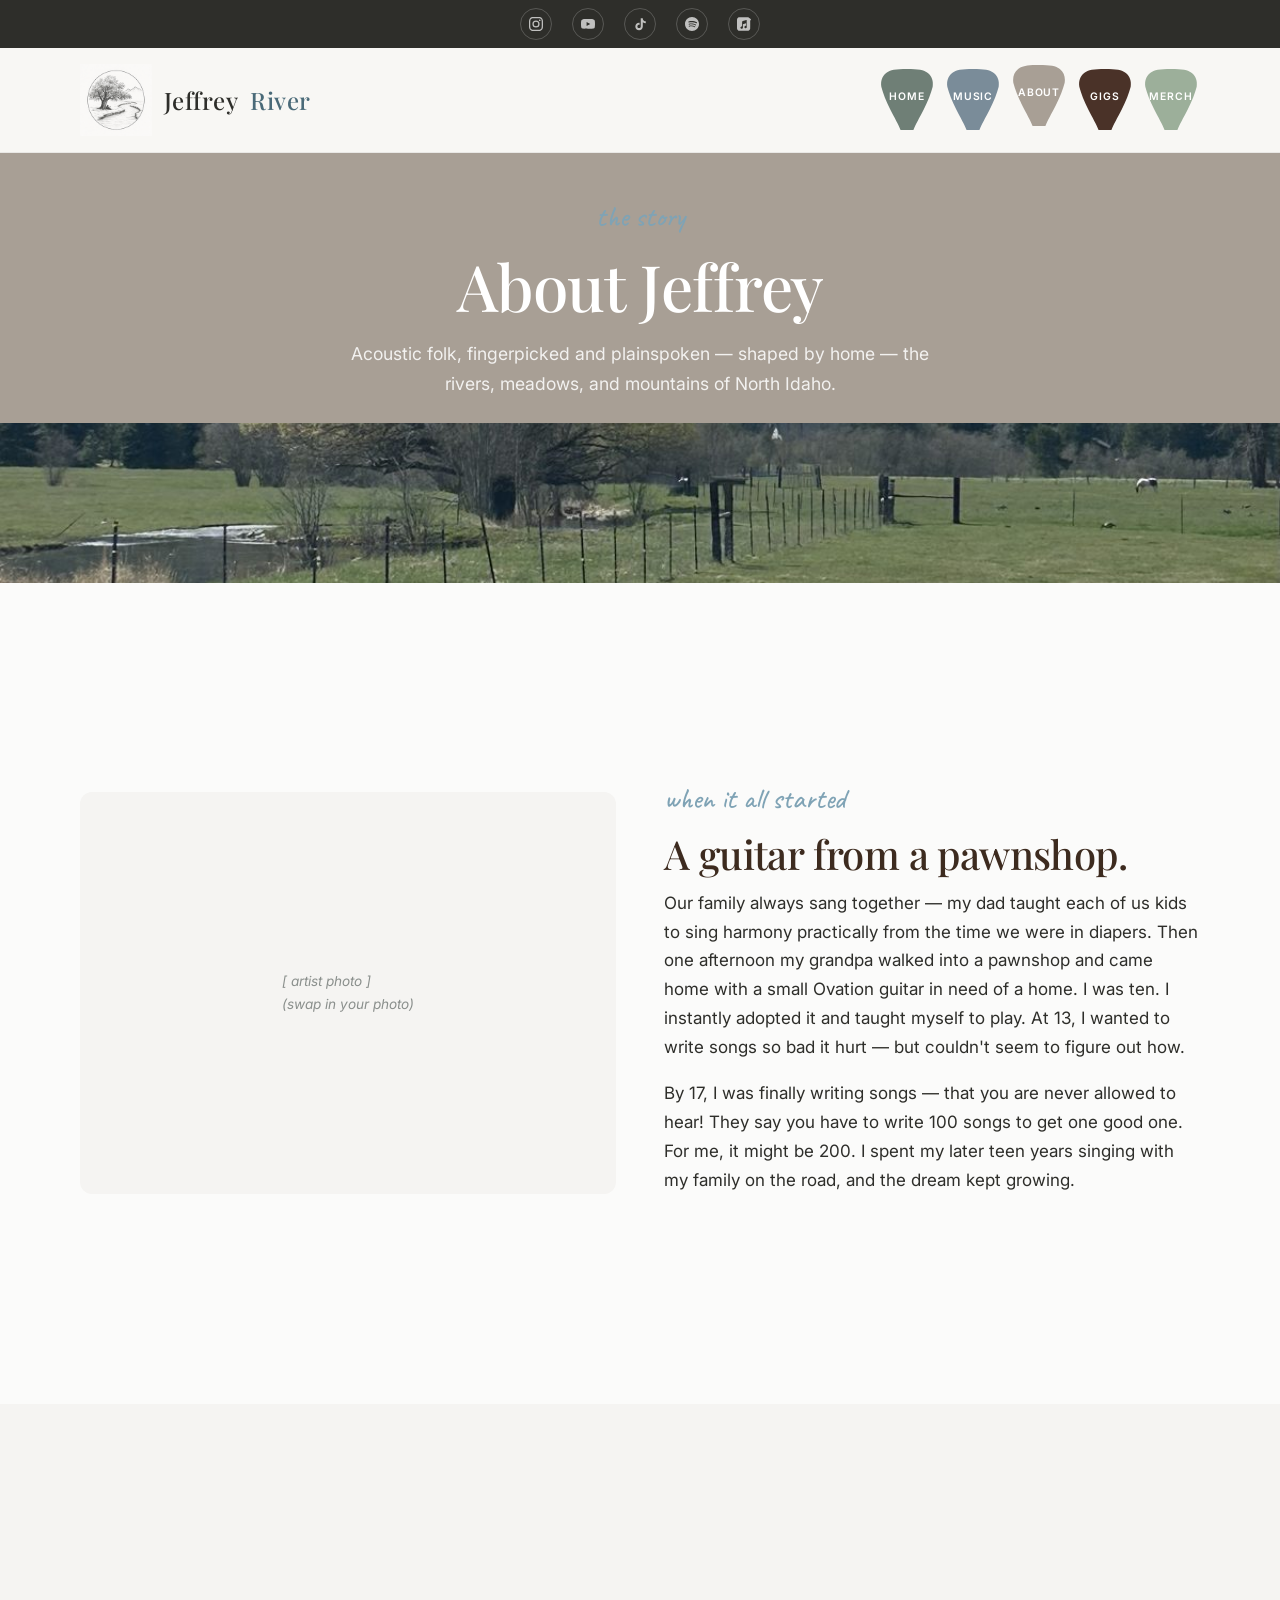
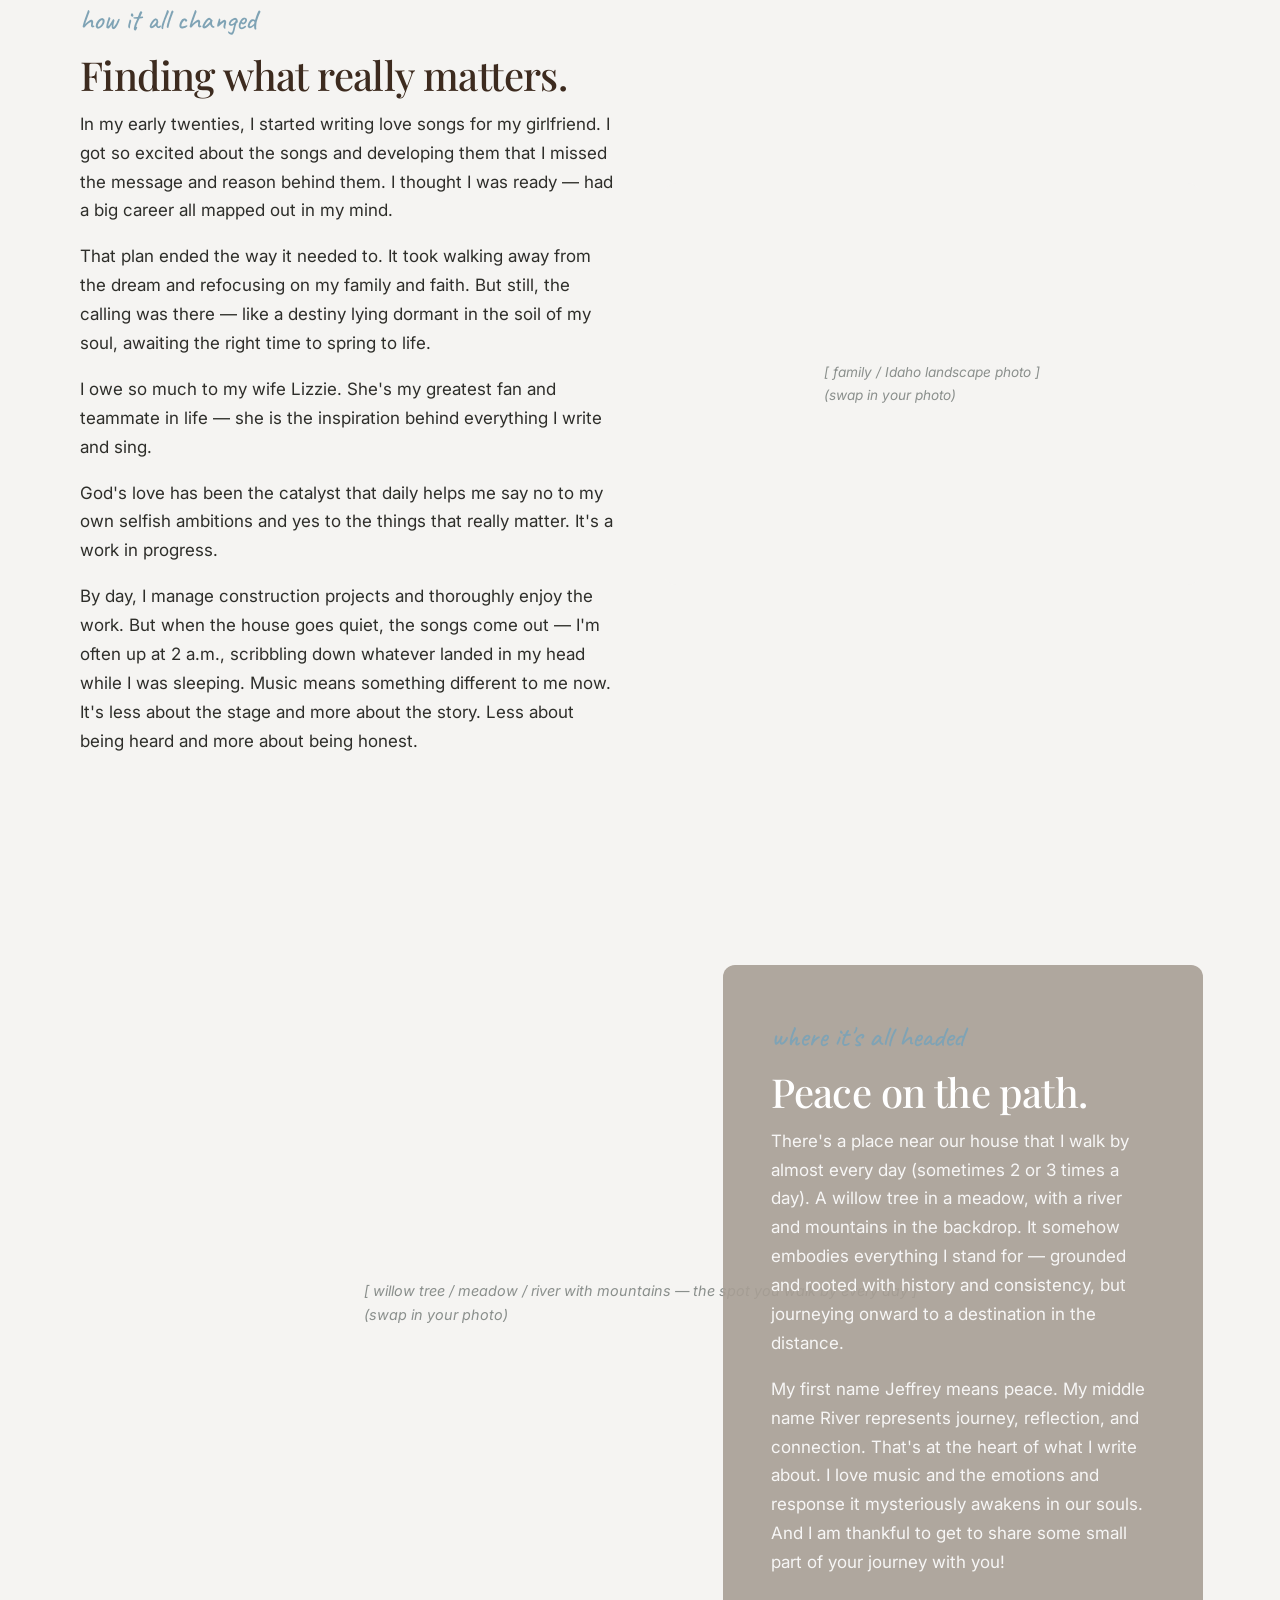
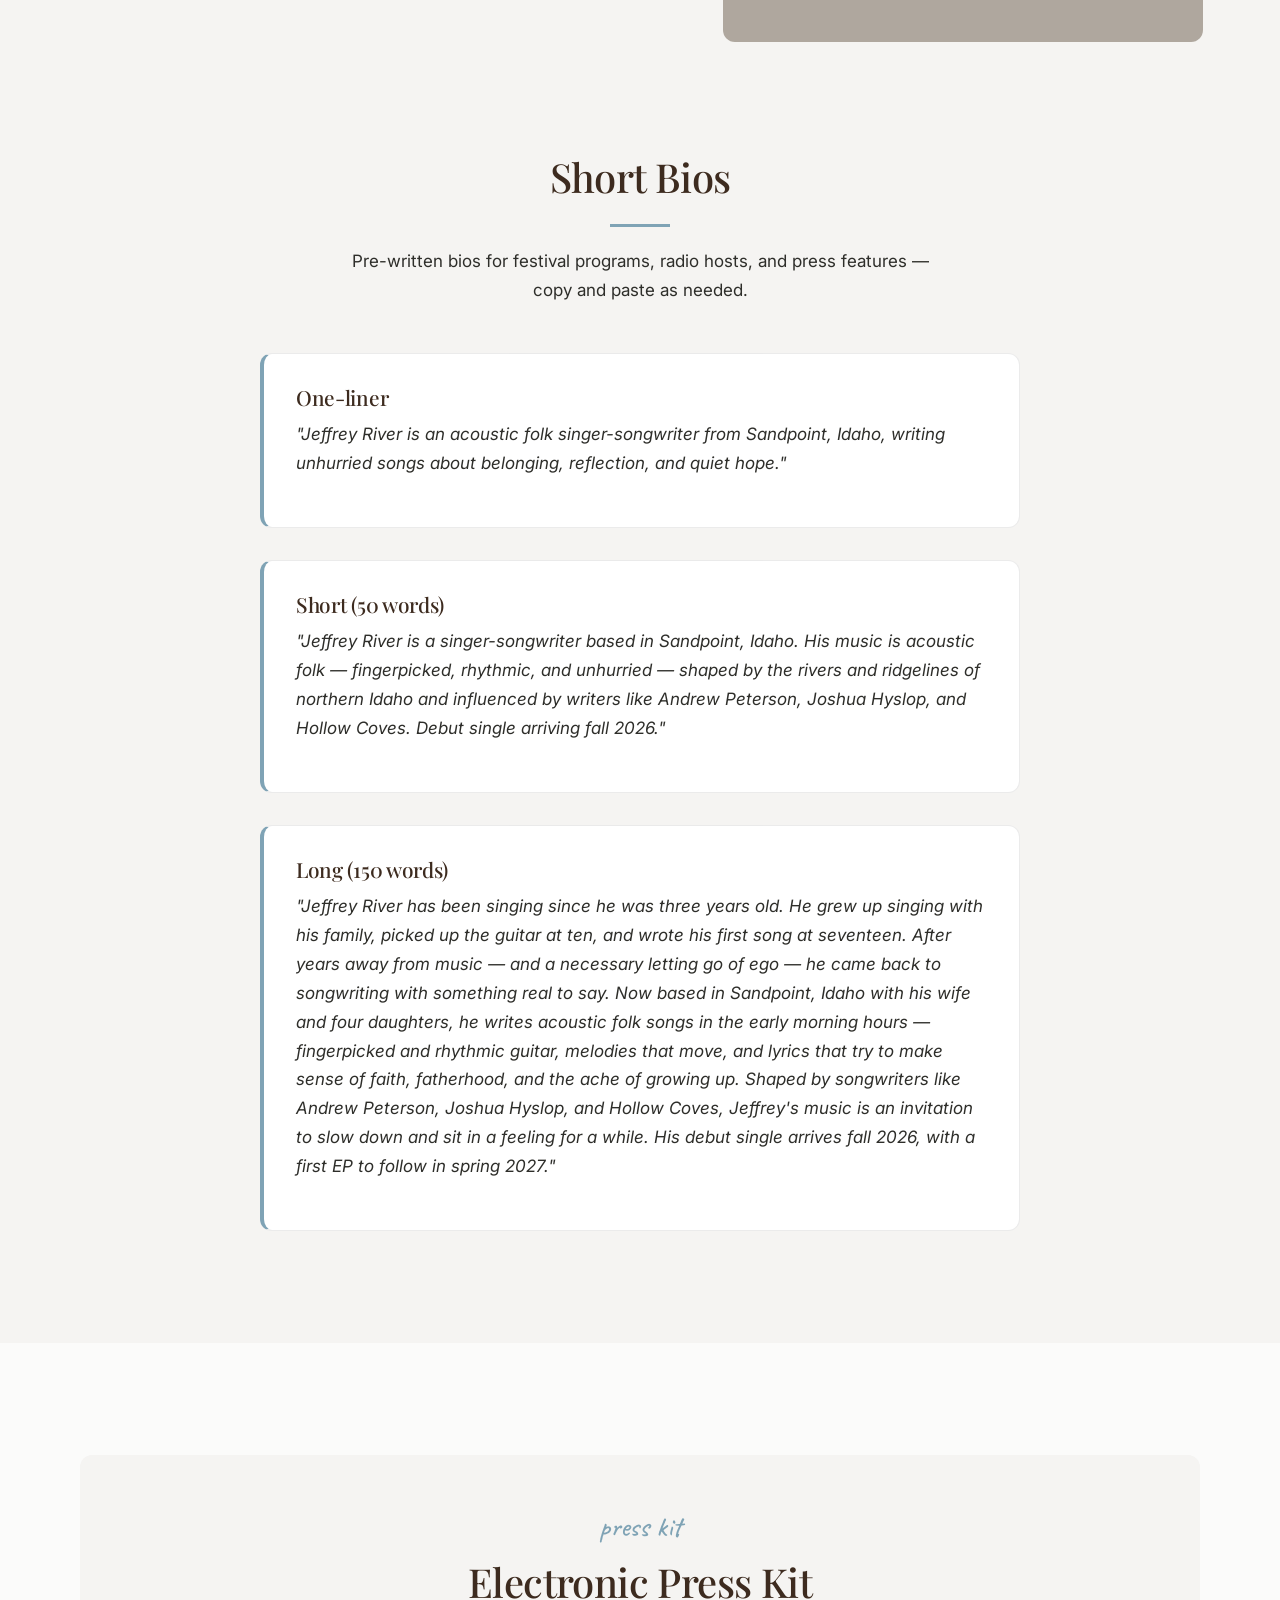
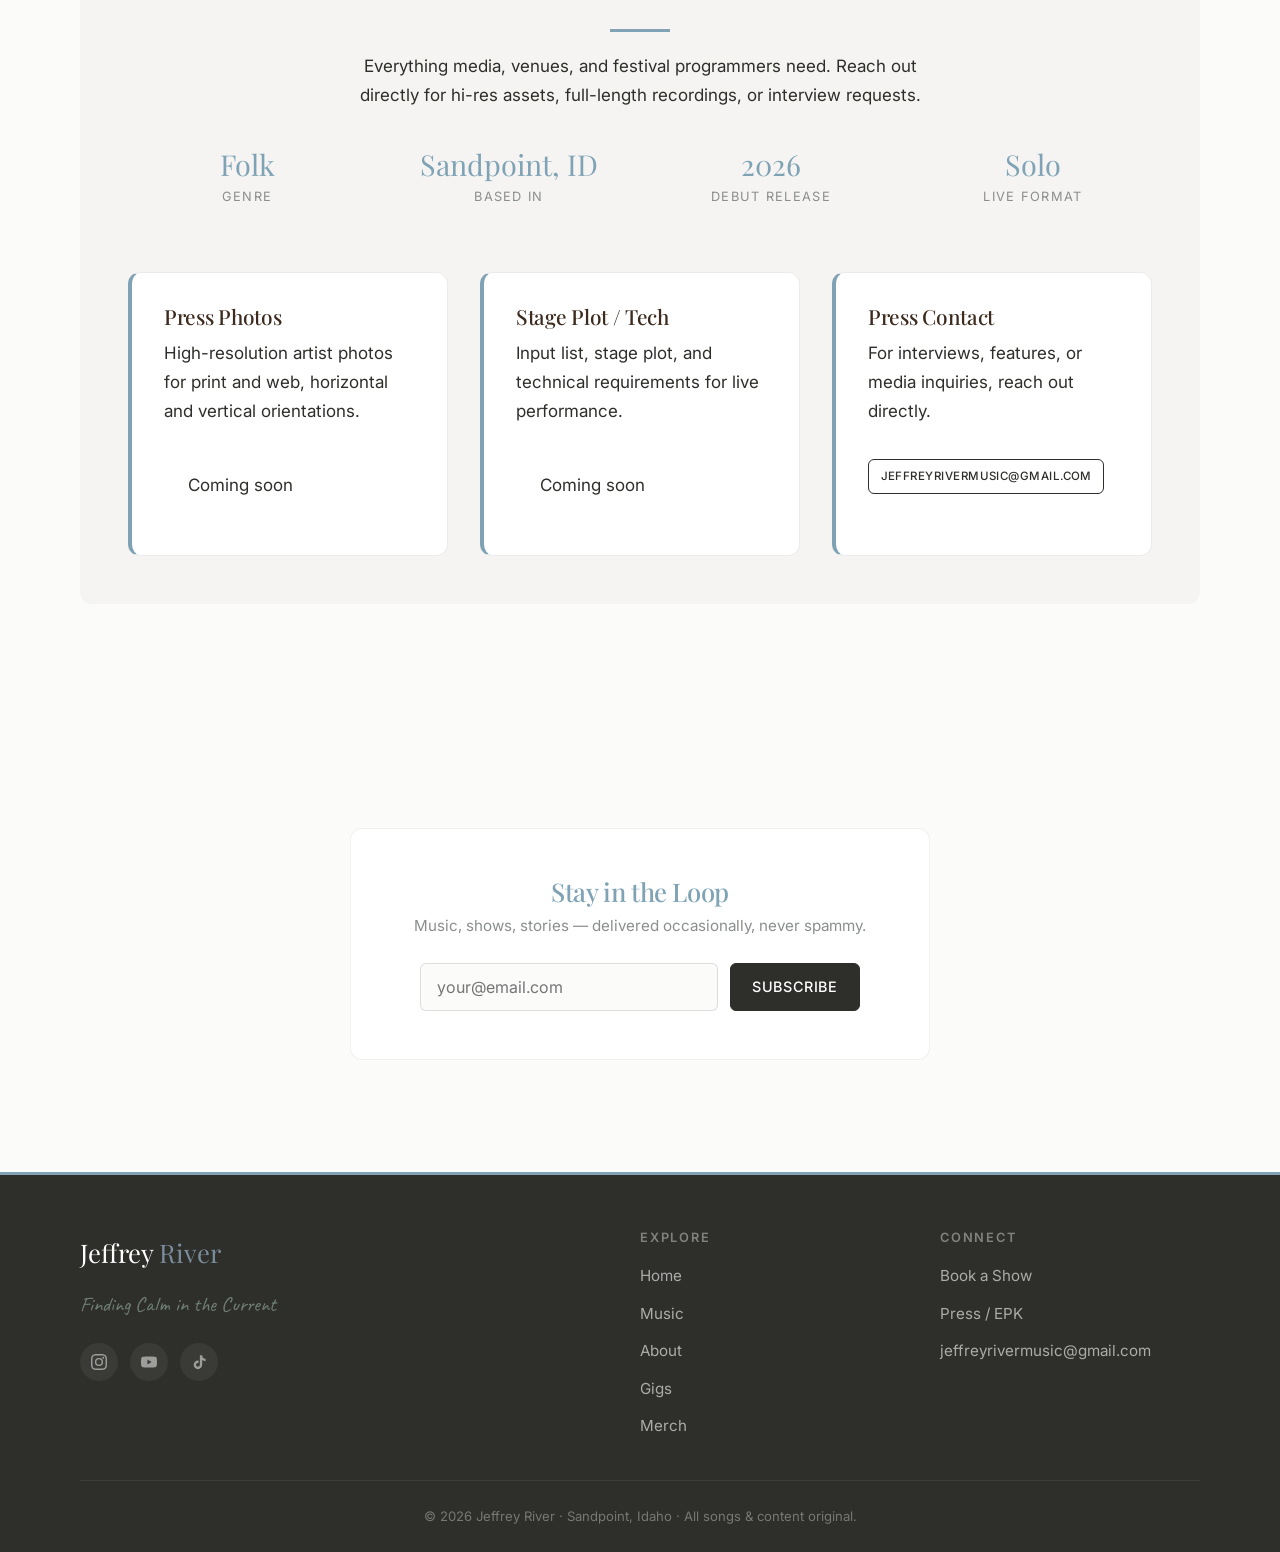
==== commit 7325110c: "newsletter fix all pages" ====
--- a/jeffrey-river/about.html
+++ b/jeffrey-river/about.html
@@ -193,11 +193,34 @@
       <div class="signup">
         <h3>Stay in the Loop</h3>
         <p>Music, shows, stories — delivered occasionally, never spammy.</p>
-        <form class="signup__form" action="https://assets.mailerlite.com/jsonp/2268893/forms/184915517427942512/subscribe" method="post" target="_blank">
+        <form class="signup__form" id="signup-form">
           <input type="email" name="fields[email]" placeholder="your@email.com" required aria-label="Email address" />
           <input type="hidden" name="ml-submit" value="1">
+          <div style="position:absolute;left:-9999px;" aria-hidden="true">
+            <input type="text" name="ml_hp_email" tabindex="-1" autocomplete="off" value="">
+          </div>
           <button type="submit" class="btn btn--primary">Subscribe</button>
         </form>
+        <p class="signup__success" id="signup-success" style="display:none; margin-top:1.5rem; font-size:1.1rem; color:var(--sage);">Welcome to the journey — check your inbox soon.</p>
+        <script>
+          document.getElementById('signup-form').addEventListener('submit', function(e) {
+            e.preventDefault();
+            var form = this;
+            var data = new FormData(form);
+            if (data.get('ml_hp_email')) return;
+            var params = new URLSearchParams(data).toString();
+            fetch('https://assets.mailerlite.com/jsonp/2268893/forms/184915517427942512/subscribe?' + params, {
+              method: 'GET',
+              mode: 'no-cors'
+            }).then(function() {
+              form.style.display = 'none';
+              document.getElementById('signup-success').style.display = 'block';
+            }).catch(function() {
+              form.style.display = 'none';
+              document.getElementById('signup-success').style.display = 'block';
+            });
+          });
+        </script>
       </div>
     </div>
   </section>
--- a/jeffrey-river/css/styles.css
+++ b/jeffrey-river/css/styles.css
@@ -9,8 +9,9 @@
   --clay:         #B08968;   /* Clay / warm earth */
   --river:        #7A8C99;   /* Faded river blue */
   --sand:         #EAE3D9;   /* Warm sand */
-  --moss:         #8A9E82;   /* Lighter moss green */
-  --warmgrey:     #8B8178;   /* Warm stone grey — about page accent */
+  --misty:        #7FA3B5;   /* Misty blue — light accent */
+  --moss:         #9CAF9A;   /* Dusty sage green */
+  --warmgrey:     #A89F95;   /* Warm stone pastel — about page accent */
 
   /* Darker accents for text */
   --bark:         #3B2A1E;   /* Deep bark */
@@ -579,7 +580,7 @@
 .photo-banner__card {
   position: relative;
   z-index: 1;
-  background: rgba(139, 129, 120, 0.90);
+  background: rgba(168, 159, 149, 0.90);
   color: var(--white);
   max-width: 480px;
   margin-left: auto;
@@ -644,7 +645,7 @@
 }
 /* Per-page card accent colors */
 .page-music .card  { border-left-color: var(--river); }
-.page-about .card  { border-left-color: var(--warmgrey); }
+.page-about .card  { border-left-color: var(--misty); }
 .page-gigs .card   { border-left-color: var(--leather); }
 .page-merch .card  { border-left-color: var(--moss); }
 .card:hover {
@@ -795,6 +796,7 @@
   font-family: var(--font-display);
   font-size: 1.6rem;
   margin-bottom: 0.25em;
+  color: var(--misty);
 }
 .signup p { color: var(--ash); margin-bottom: 1.5rem; font-size: 0.95rem; }
 .signup__form {
@@ -818,7 +820,7 @@
 }
 .signup__form input[type="email"]:focus {
   outline: none;
-  border-color: var(--sage);
+  border-color: var(--misty);
 }
 
 /* ---------- Bio / About ---------- */
@@ -952,6 +954,7 @@
   border-radius: var(--radius-lg);
   overflow: hidden;
   border: 1px solid rgba(0,0,0,0.06);
+  border-top: 3px solid var(--misty);
   position: relative;
 }
 .merch-item__image {
@@ -973,8 +976,8 @@
   font-size: 0.72rem;
   letter-spacing: 0.1em;
   text-transform: uppercase;
-  color: var(--ash);
-  background: var(--parchment);
+  color: var(--misty);
+  background: rgba(127, 163, 181, 0.12);
   padding: 0.25em 0.8em;
   border-radius: 999px;
   margin-top: 0.5em;
@@ -1019,6 +1022,7 @@
   background: var(--charcoal);
   color: rgba(255,255,255,0.7);
   padding: 3.5rem 0 1.5rem;
+  border-top: 3px solid var(--misty);
 }
 .footer-grid {
   display: grid;
@@ -1148,6 +1152,9 @@
   z-index: 1;
 }
 /* Per-page accent block colors + opacities */
+.page-about .eyebrow { color: var(--misty); }
+.page-about .divider { background: var(--misty); }
+.page-about .epk-stat__value { color: var(--misty); }
 .page-about .section--accent-block::before { background: var(--warmgrey); opacity: 0.75; }
 .page-gigs  .section--accent-block::before { background: var(--sage); opacity: 0.75; }
 .page-merch .section--accent-block::before { background: var(--moss); opacity: 0.75; }
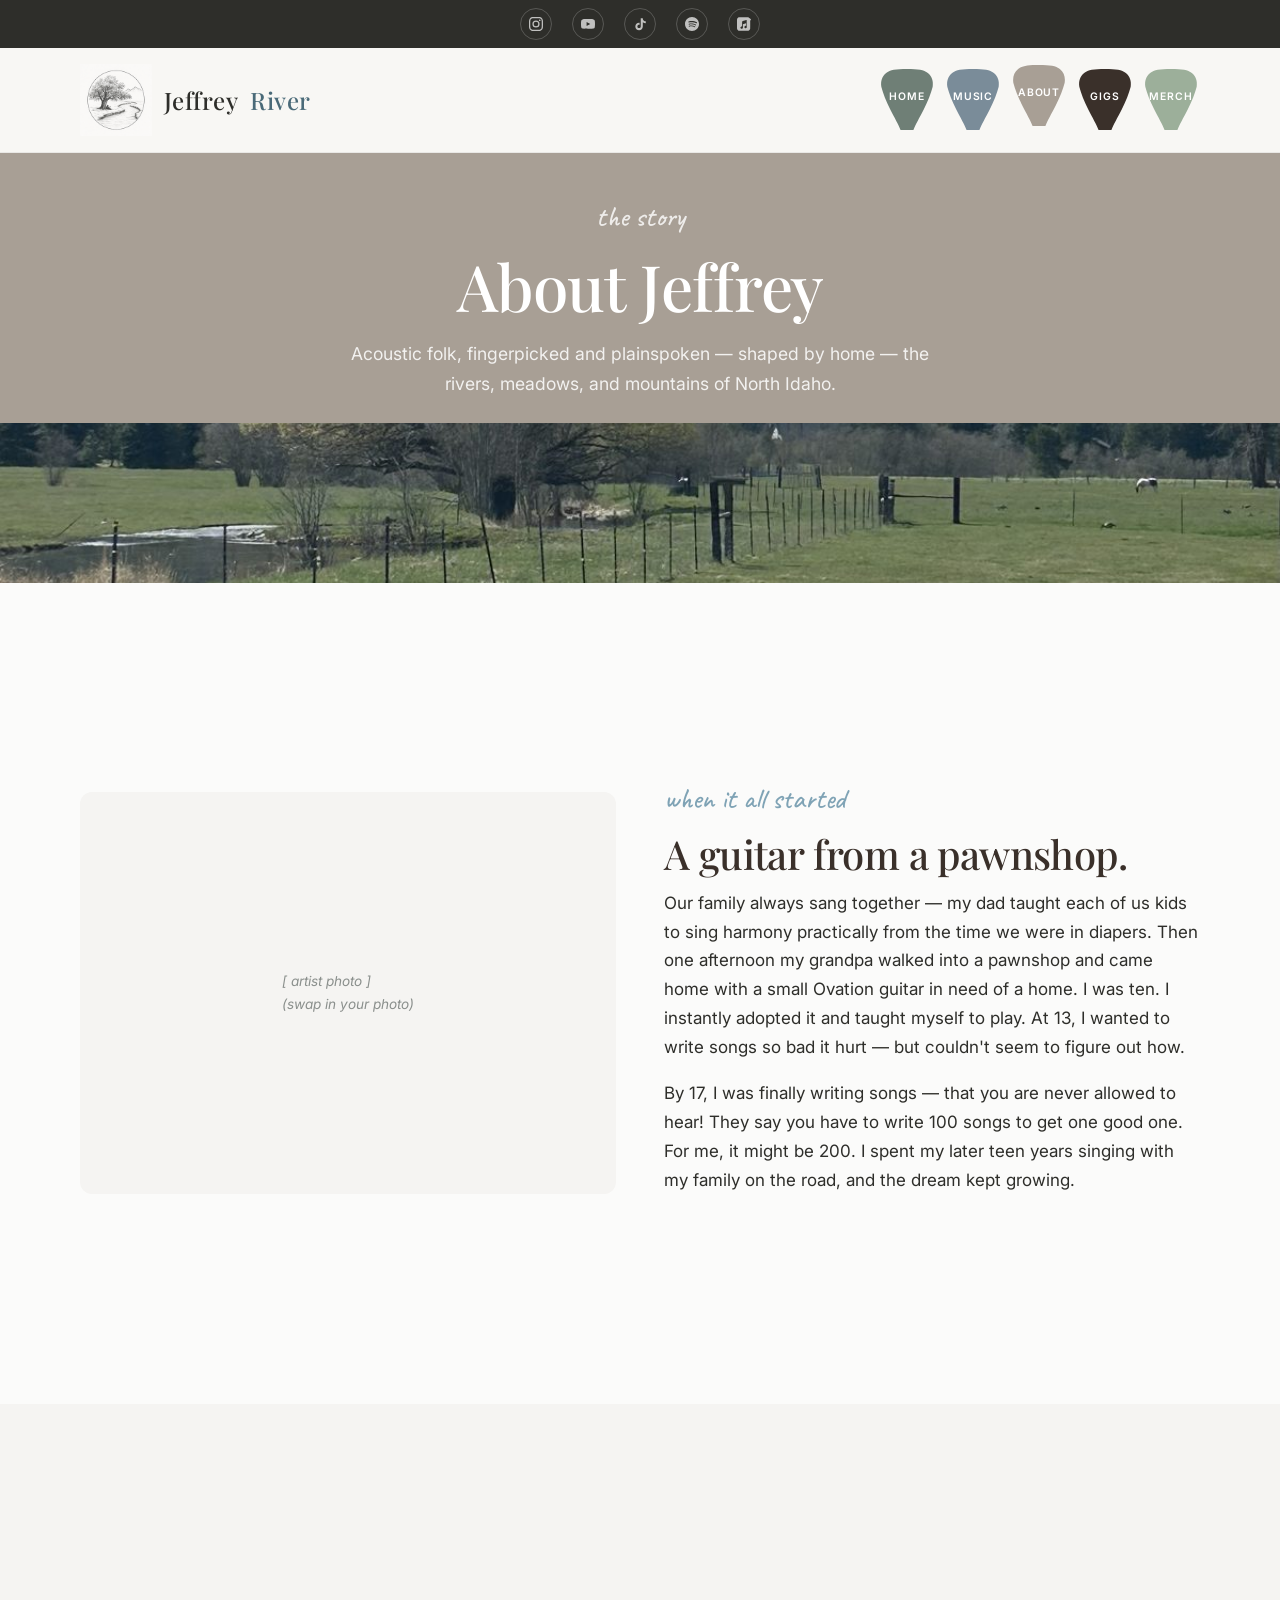
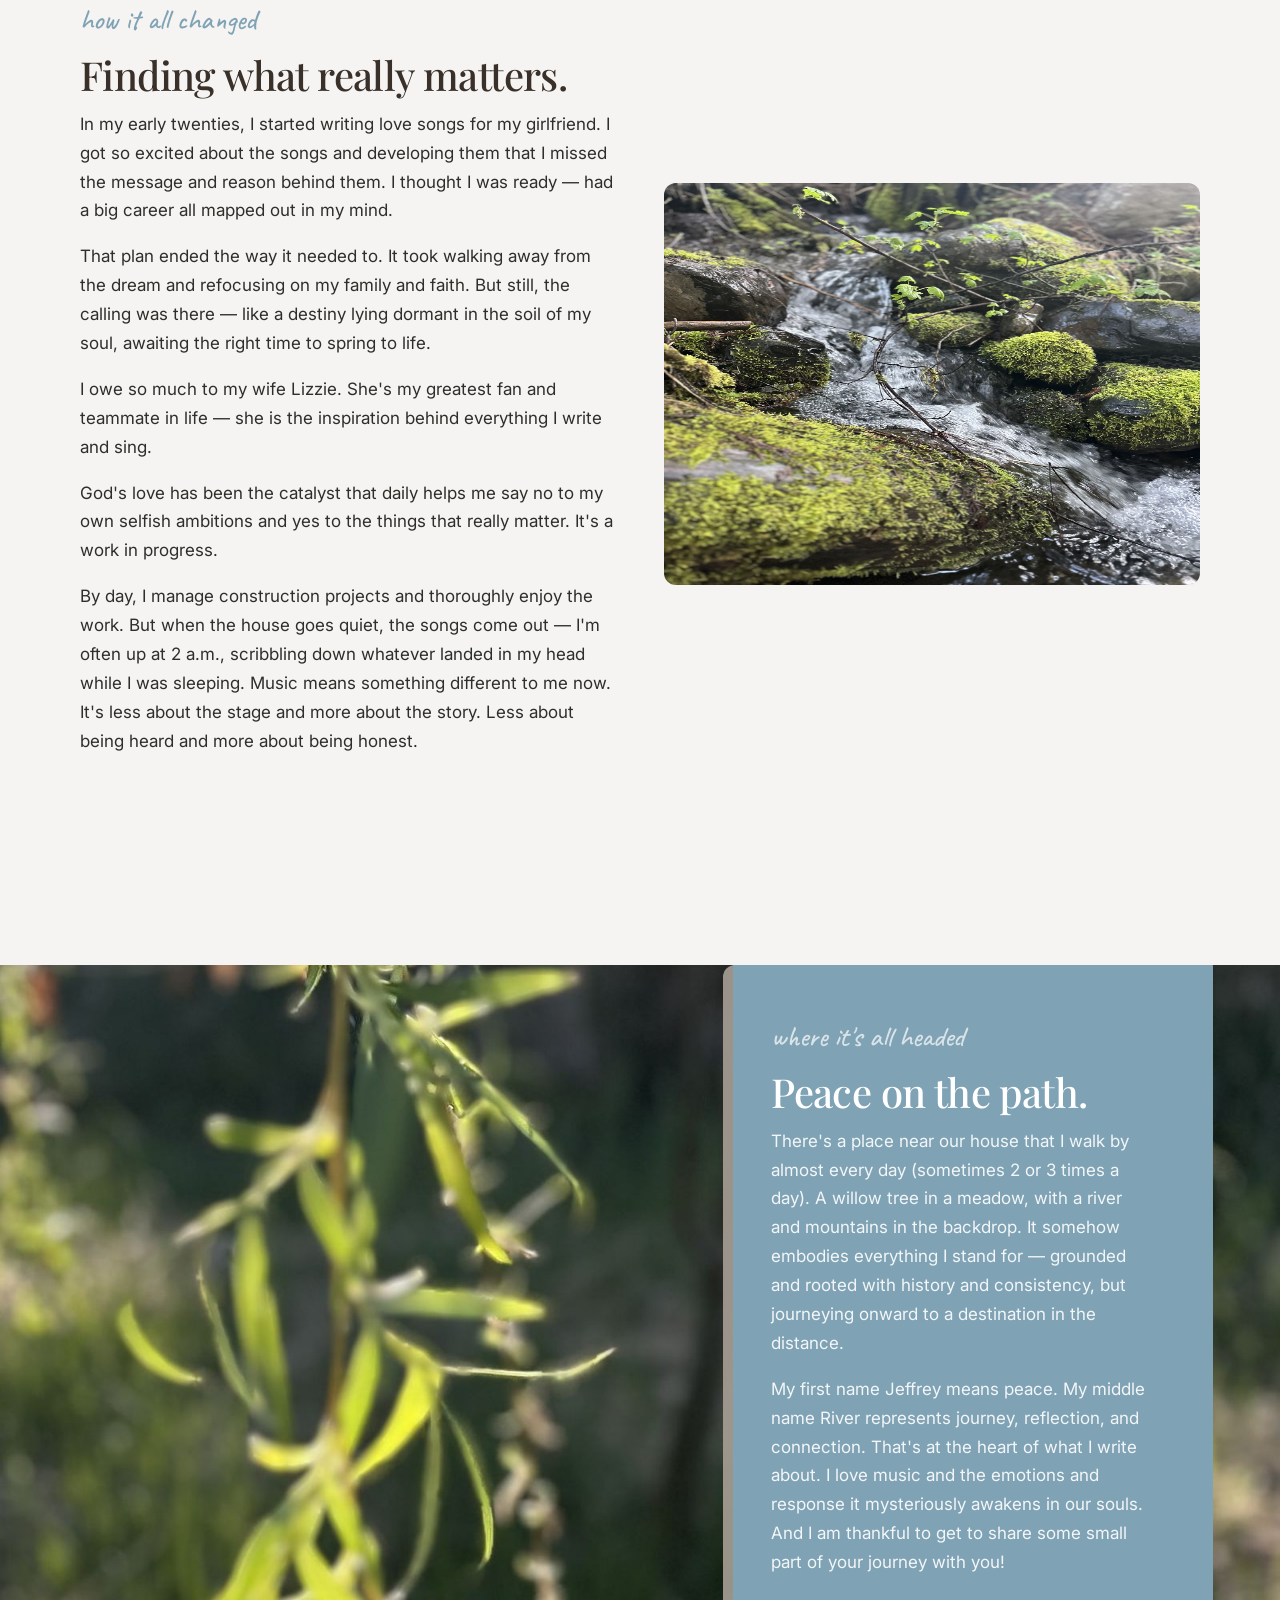
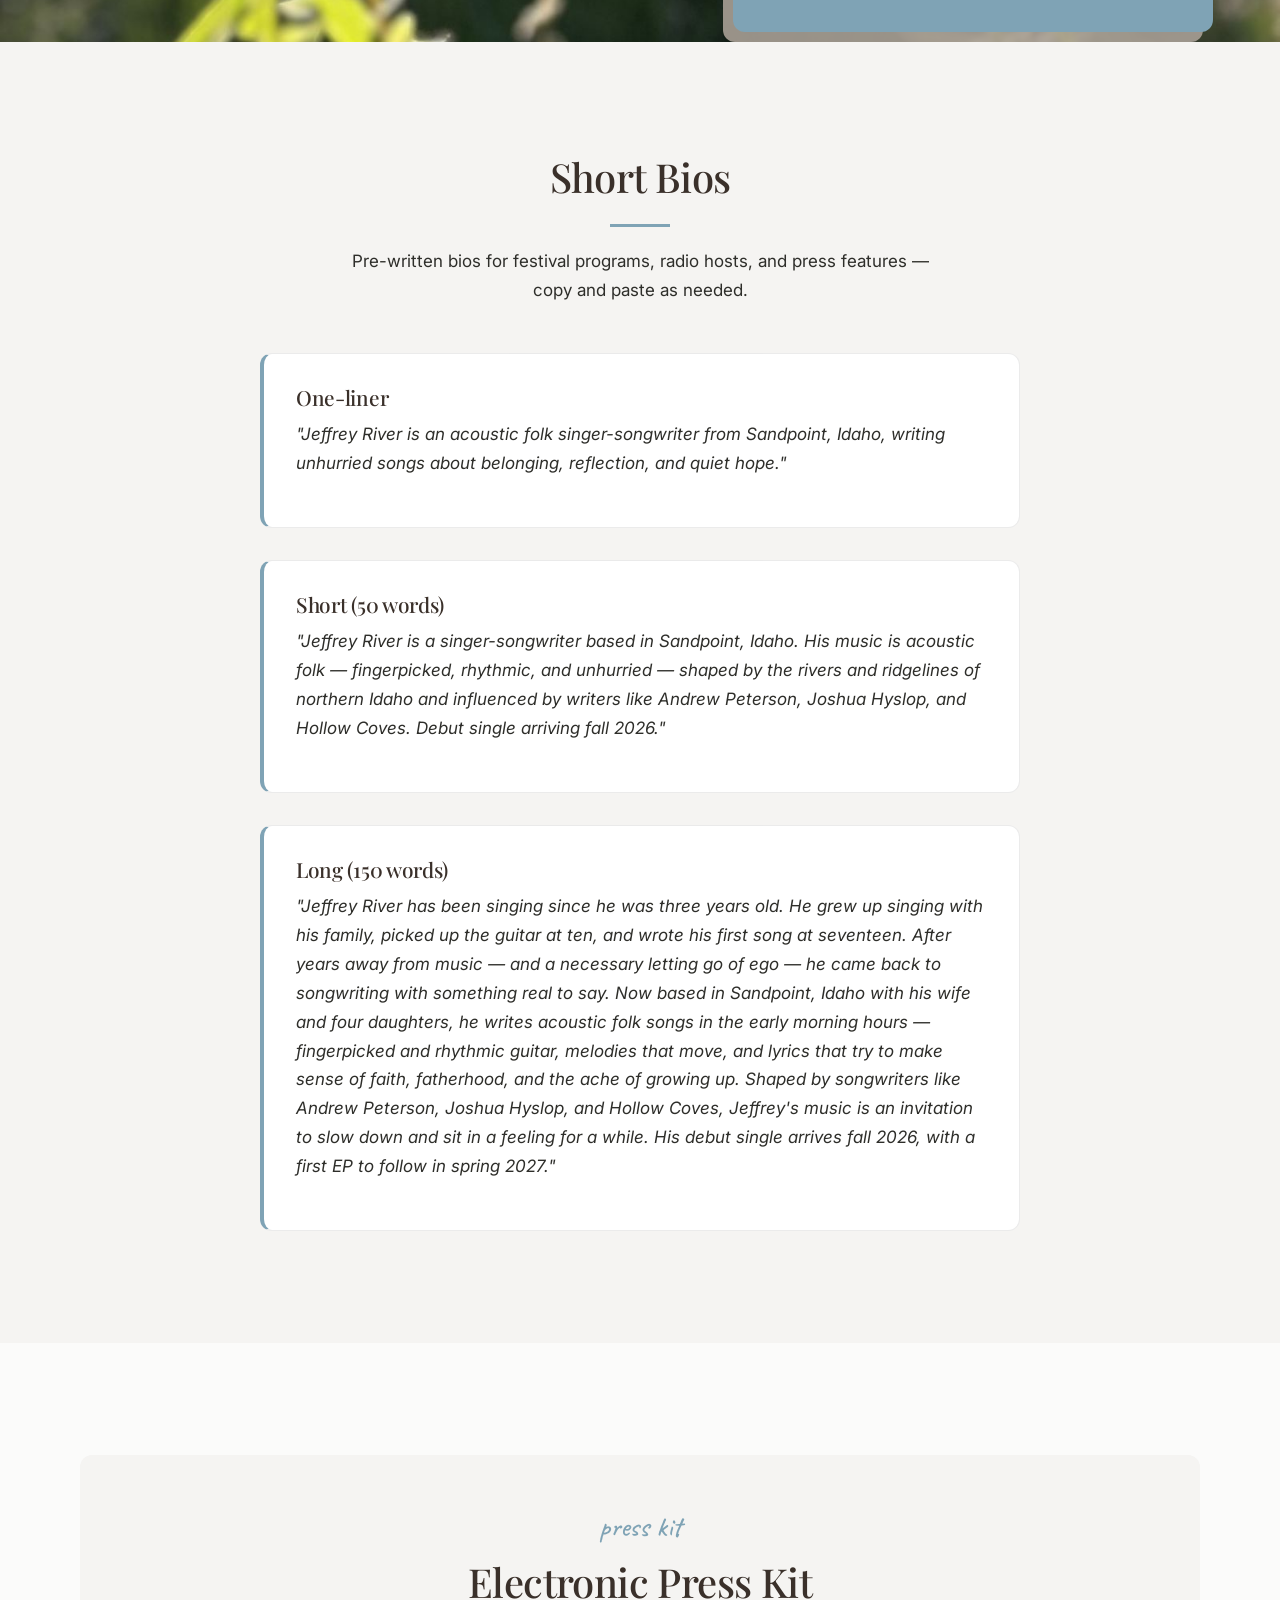
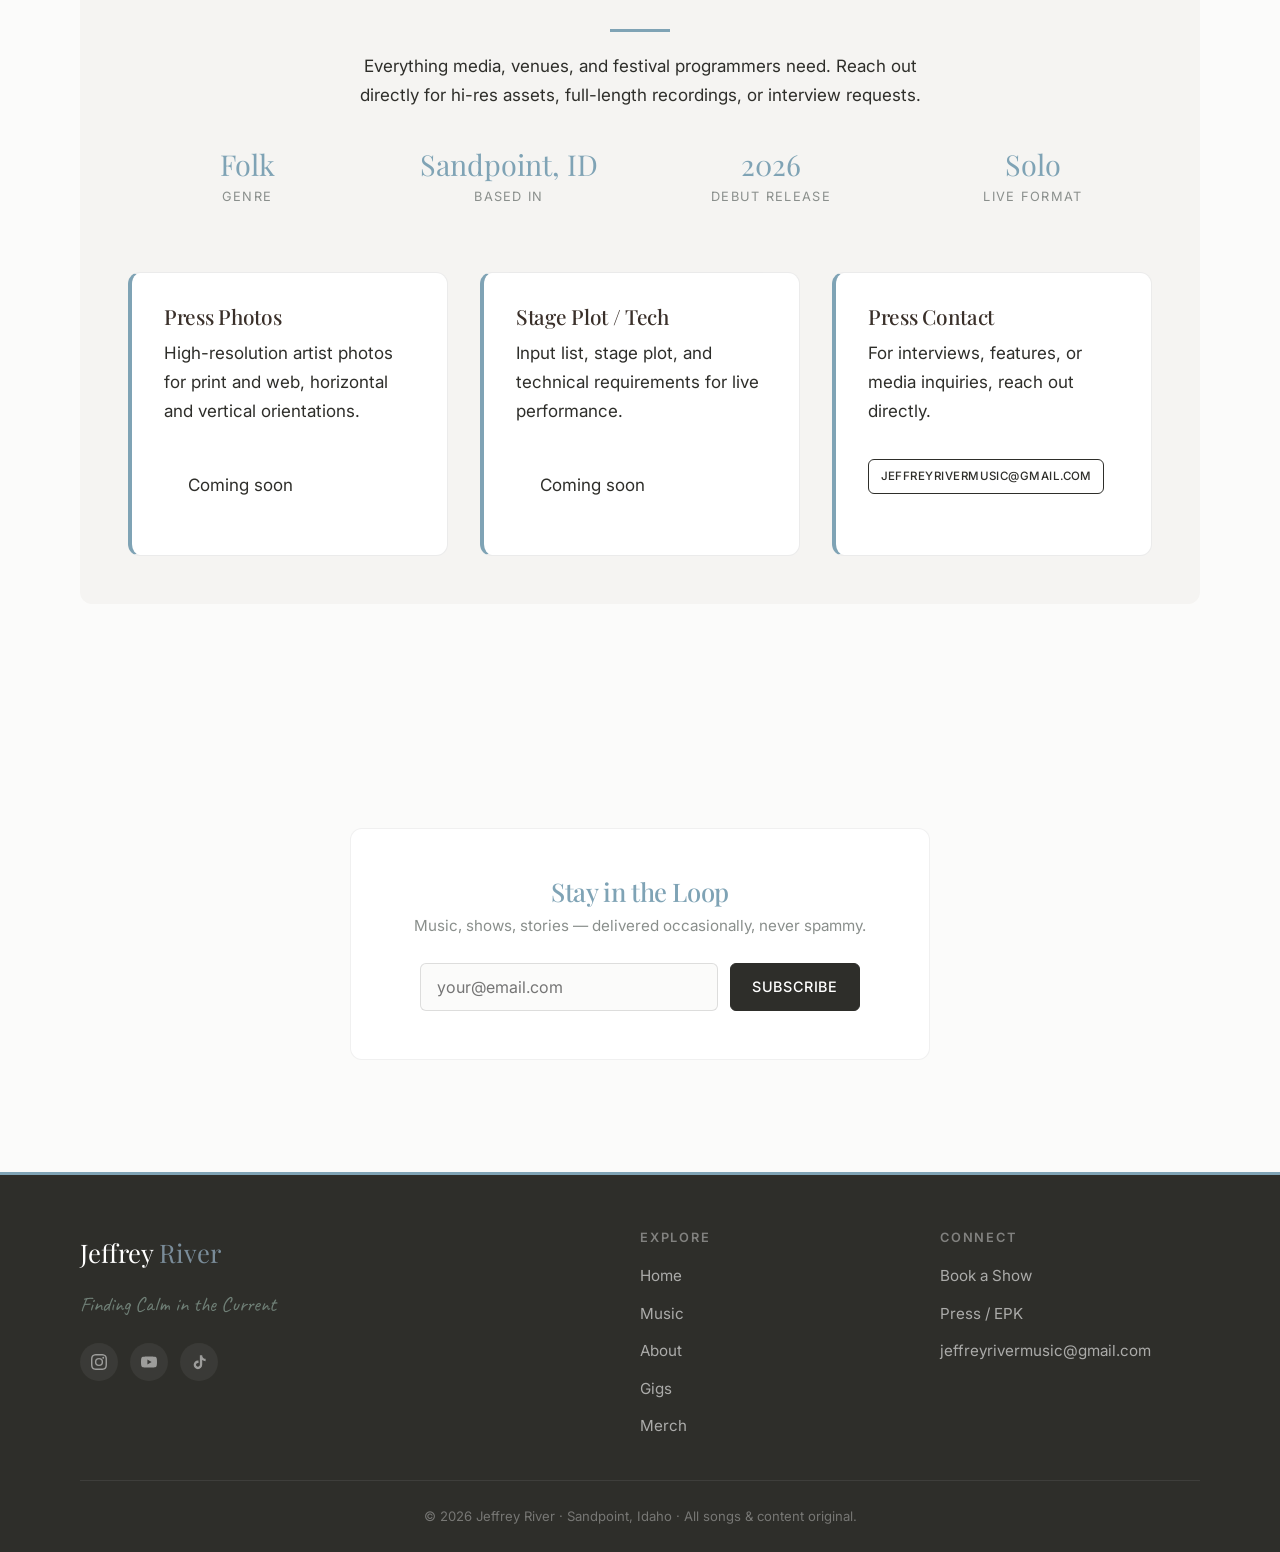
==== commit 4ffef778: "pics for site" ====
--- a/jeffrey-river/about.html
+++ b/jeffrey-river/about.html
@@ -78,7 +78,7 @@
   <section class="section" style="background: var(--parchment);">
     <div class="container">
       <div class="photo-row photo-row--reverse">
-        <div class="photo-row__image photo-row__image--placeholder">[ family / Idaho landscape photo ]<br/>(swap in your photo)</div>
+        <img class="photo-row__image" src="img/creek.jpg" alt="Creek flowing through northern Idaho" />
         <div class="photo-row__text">
           <span class="eyebrow">how it all changed</span>
           <h2>Finding what really matters.</h2>
@@ -99,9 +99,7 @@
 
   <!-- ===== THE RIVER — full-width photo with offset text card ===== -->
   <section class="photo-banner">
-    <div class="photo-banner__img--placeholder">[ willow tree / meadow / river with mountains — the spot you walk by every day ]<br/>(swap in your photo)</div>
-    <!-- When you have the photo, replace the placeholder above with:
-    <img class="photo-banner__img" src="img/willow-meadow.jpg" alt="Willow tree and river in a mountain meadow near Sandpoint" /> -->
+    <img class="photo-banner__img" src="img/willow.jpg" alt="Willow tree in a meadow near Sandpoint, Idaho" />
     <div class="photo-banner__card">
       <span class="eyebrow">where it's all headed</span>
       <h2>Peace on the path.</h2>
--- a/jeffrey-river/css/styles.css
+++ b/jeffrey-river/css/styles.css
@@ -6,20 +6,19 @@
 :root {
   /* Accent palette — small color blocks, not full backgrounds */
   --sage:         #6F7F76;   /* Dusty meadow green */
-  --clay:         #B08968;   /* Clay / warm earth */
   --river:        #7A8C99;   /* Faded river blue */
-  --sand:         #EAE3D9;   /* Warm sand */
+  --sand:         #A89F95;   /* Warm stone — matches about page accent */
   --misty:        #7FA3B5;   /* Misty blue — light accent */
   --moss:         #9CAF9A;   /* Dusty sage green */
   --warmgrey:     #A89F95;   /* Warm stone pastel — about page accent */
 
   /* Darker accents for text */
-  --bark:         #3B2A1E;   /* Deep bark */
+  --bark:         #3A302A;   /* Aged leather — muted deep brown */
   --bark-mid:     #6b4c34;   /* Mid bark */
-  --leather:      #4A3228;   /* Dark leather brown — for color blocks */
+  --leather:      #3A302A;   /* Aged leather — same as bark */
   --river-dark:   #4A6A78;
   --sage-deep:    #4E5E52;
-  --heading:      #3D2B1F;   /* Warm dark brown for headings (not pure black) */
+  --heading:      #3A302A;   /* Aged leather — same as bark/leather */
 
   /* Backgrounds — clean and crisp */
   --paper:        #FBFBFA;   /* Main bg — near-white, clean */
@@ -100,7 +99,7 @@
 }
 /* Variants */
 .color-block--sage::before   { background: var(--sage); }
-.color-block--clay::before   { background: var(--clay); }
+.color-block--clay::before   { background: var(--warmgrey); }
 .color-block--river::before  { background: var(--river); }
 .color-block--sand::before   { background: var(--sand); }
 .color-block--moss::before    { background: var(--moss); }
@@ -588,6 +587,17 @@
   padding: clamp(2rem, 4vw, 3rem);
   border-radius: var(--radius-lg);
 }
+.photo-banner__card::before {
+  content: "";
+  position: absolute;
+  top: -10px;
+  left: 10px;
+  right: -10px;
+  bottom: 10px;
+  background: var(--misty);
+  border-radius: var(--radius-lg);
+  z-index: -1;
+}
 .photo-banner__card h2 {
   color: var(--white);
   margin-bottom: 0.75rem;
@@ -1152,7 +1162,7 @@
   z-index: 1;
 }
 /* Per-page accent block colors + opacities */
-.page-about .eyebrow { color: var(--misty); }
+.page-about .section .eyebrow { color: var(--misty); }
 .page-about .divider { background: var(--misty); }
 .page-about .epk-stat__value { color: var(--misty); }
 .page-about .section--accent-block::before { background: var(--warmgrey); opacity: 0.75; }
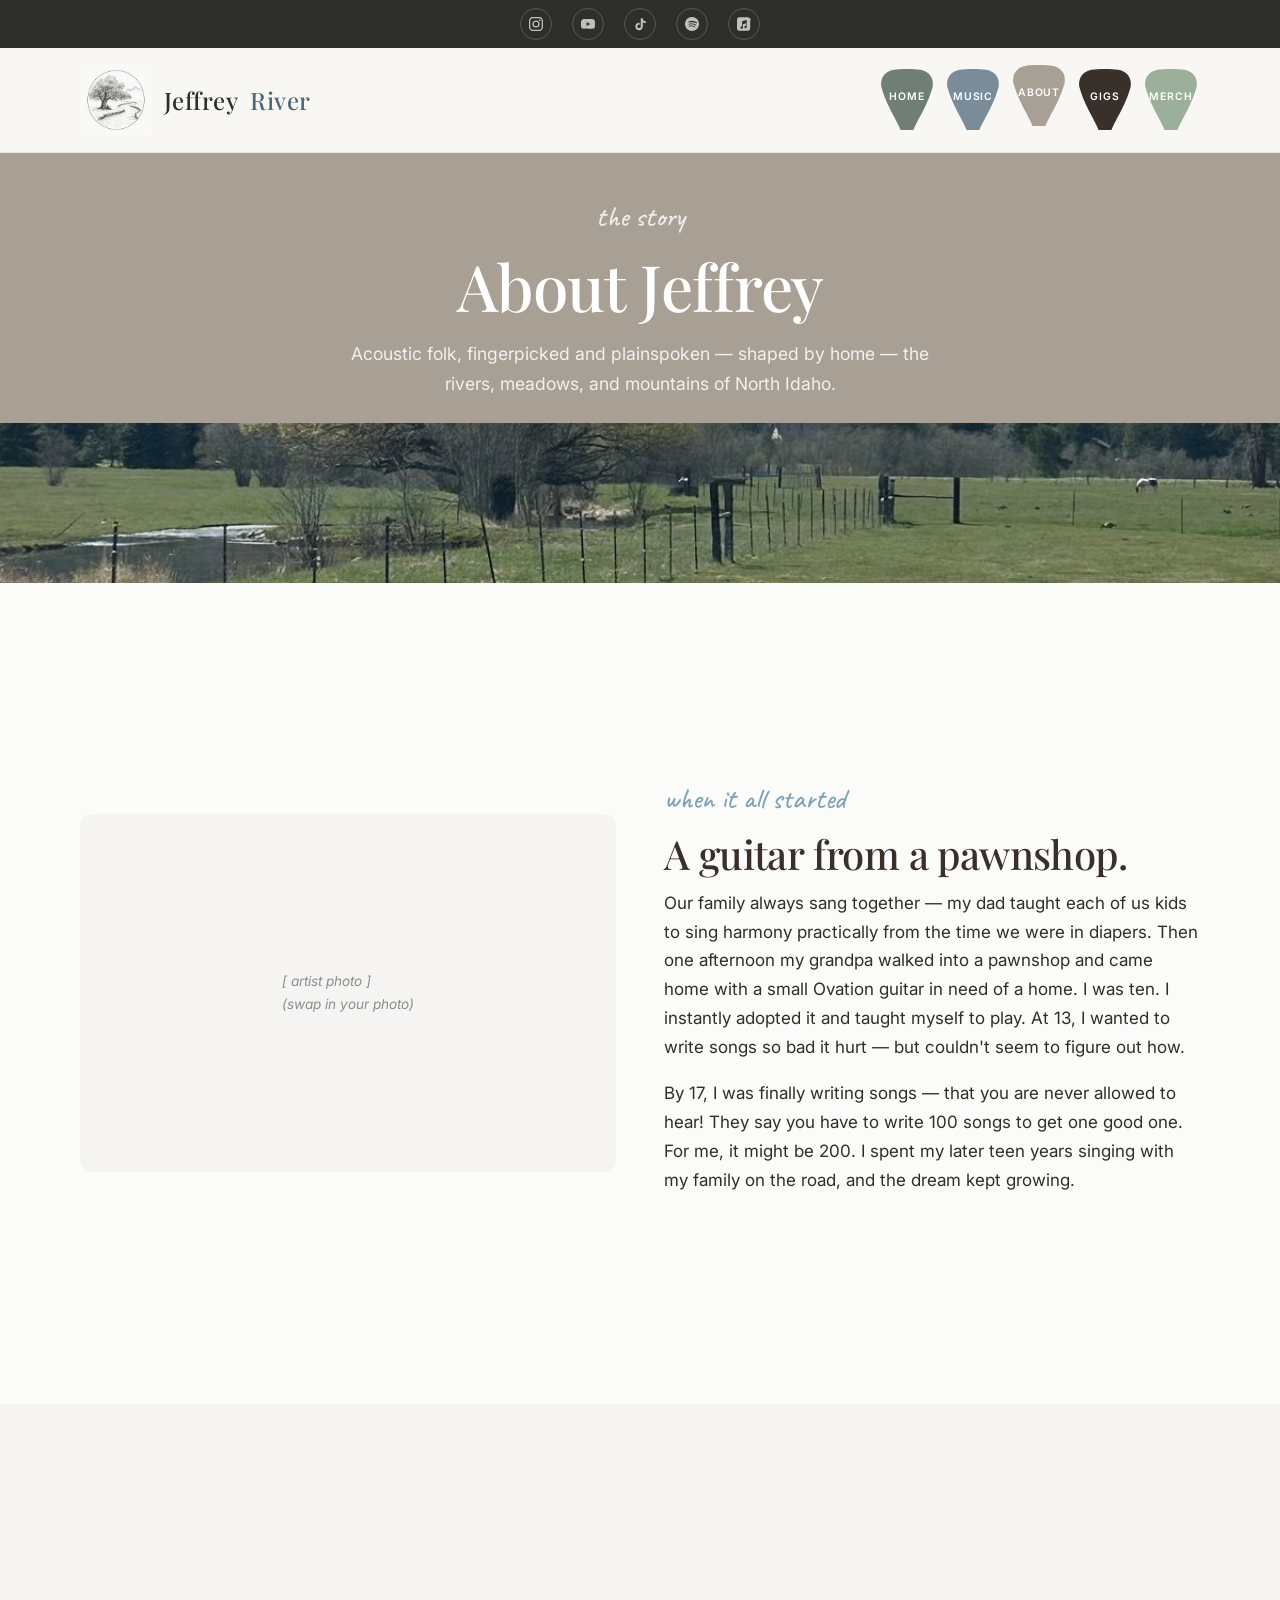
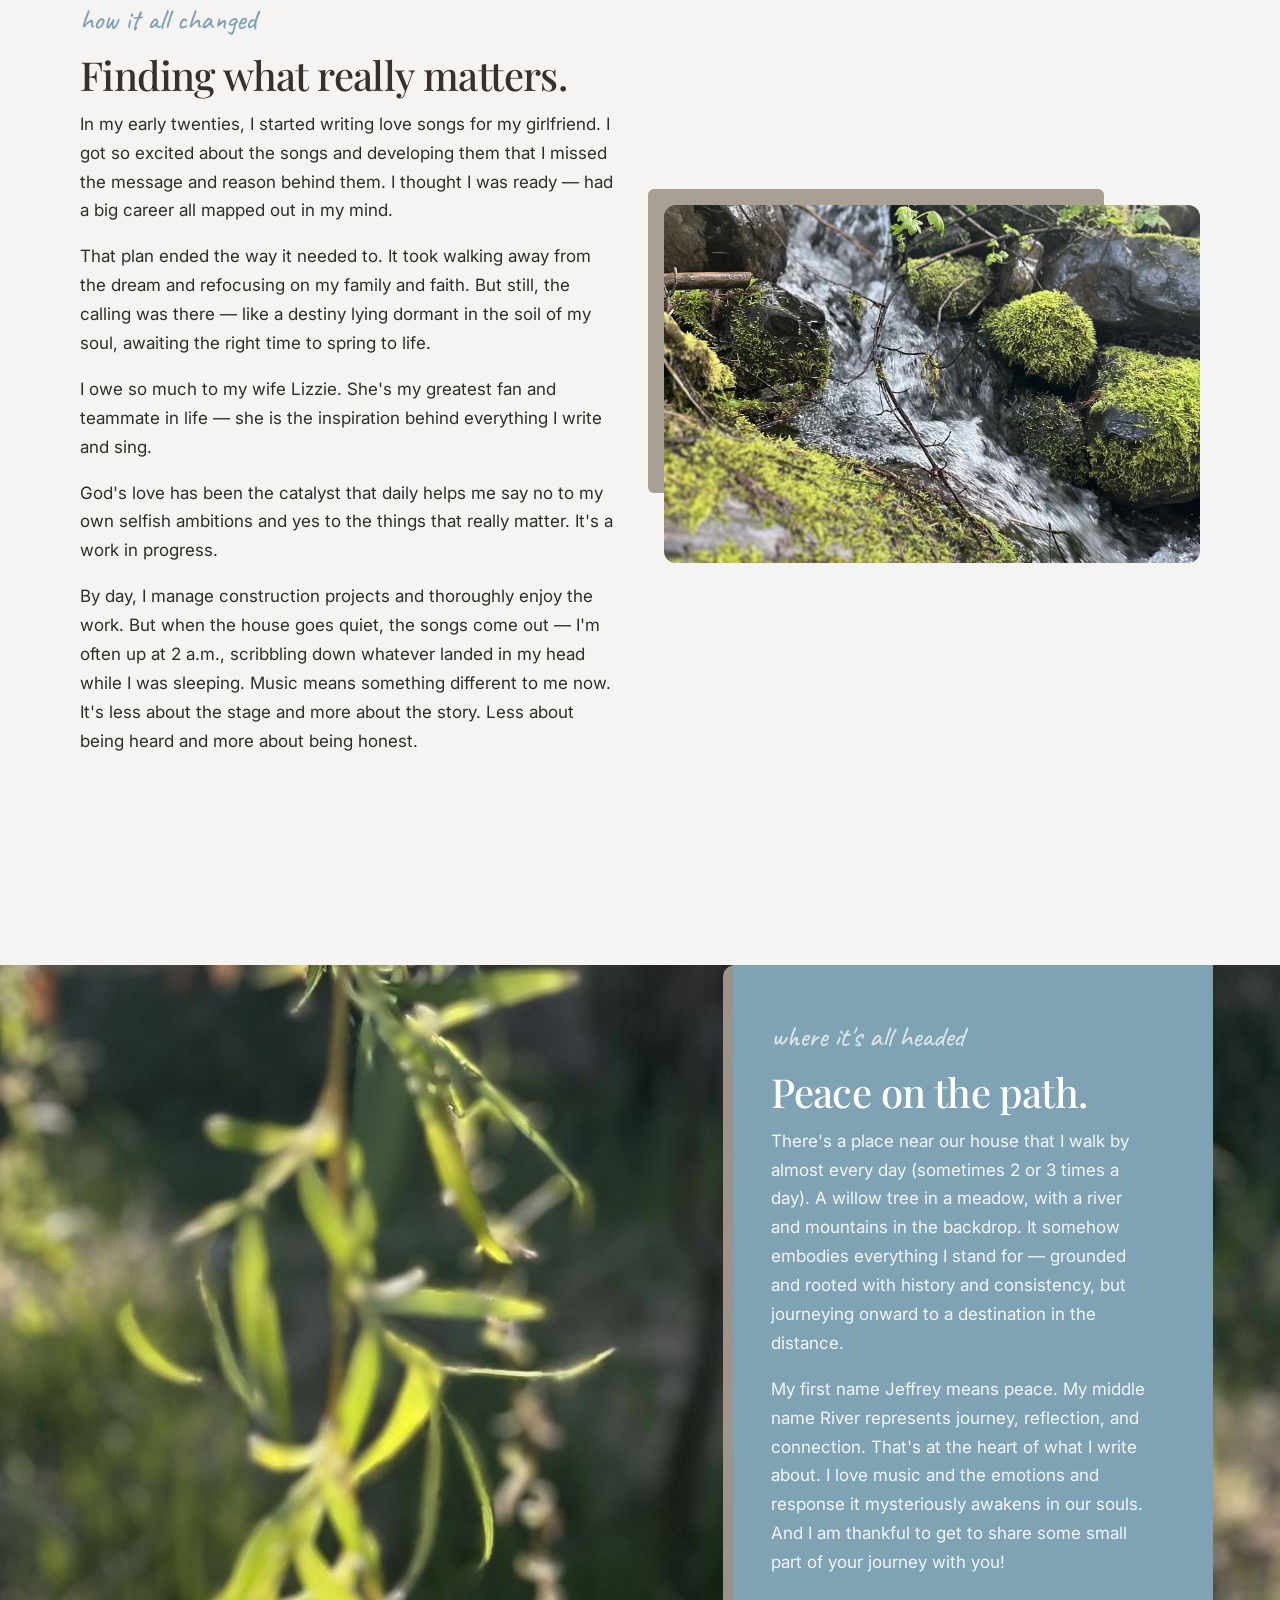
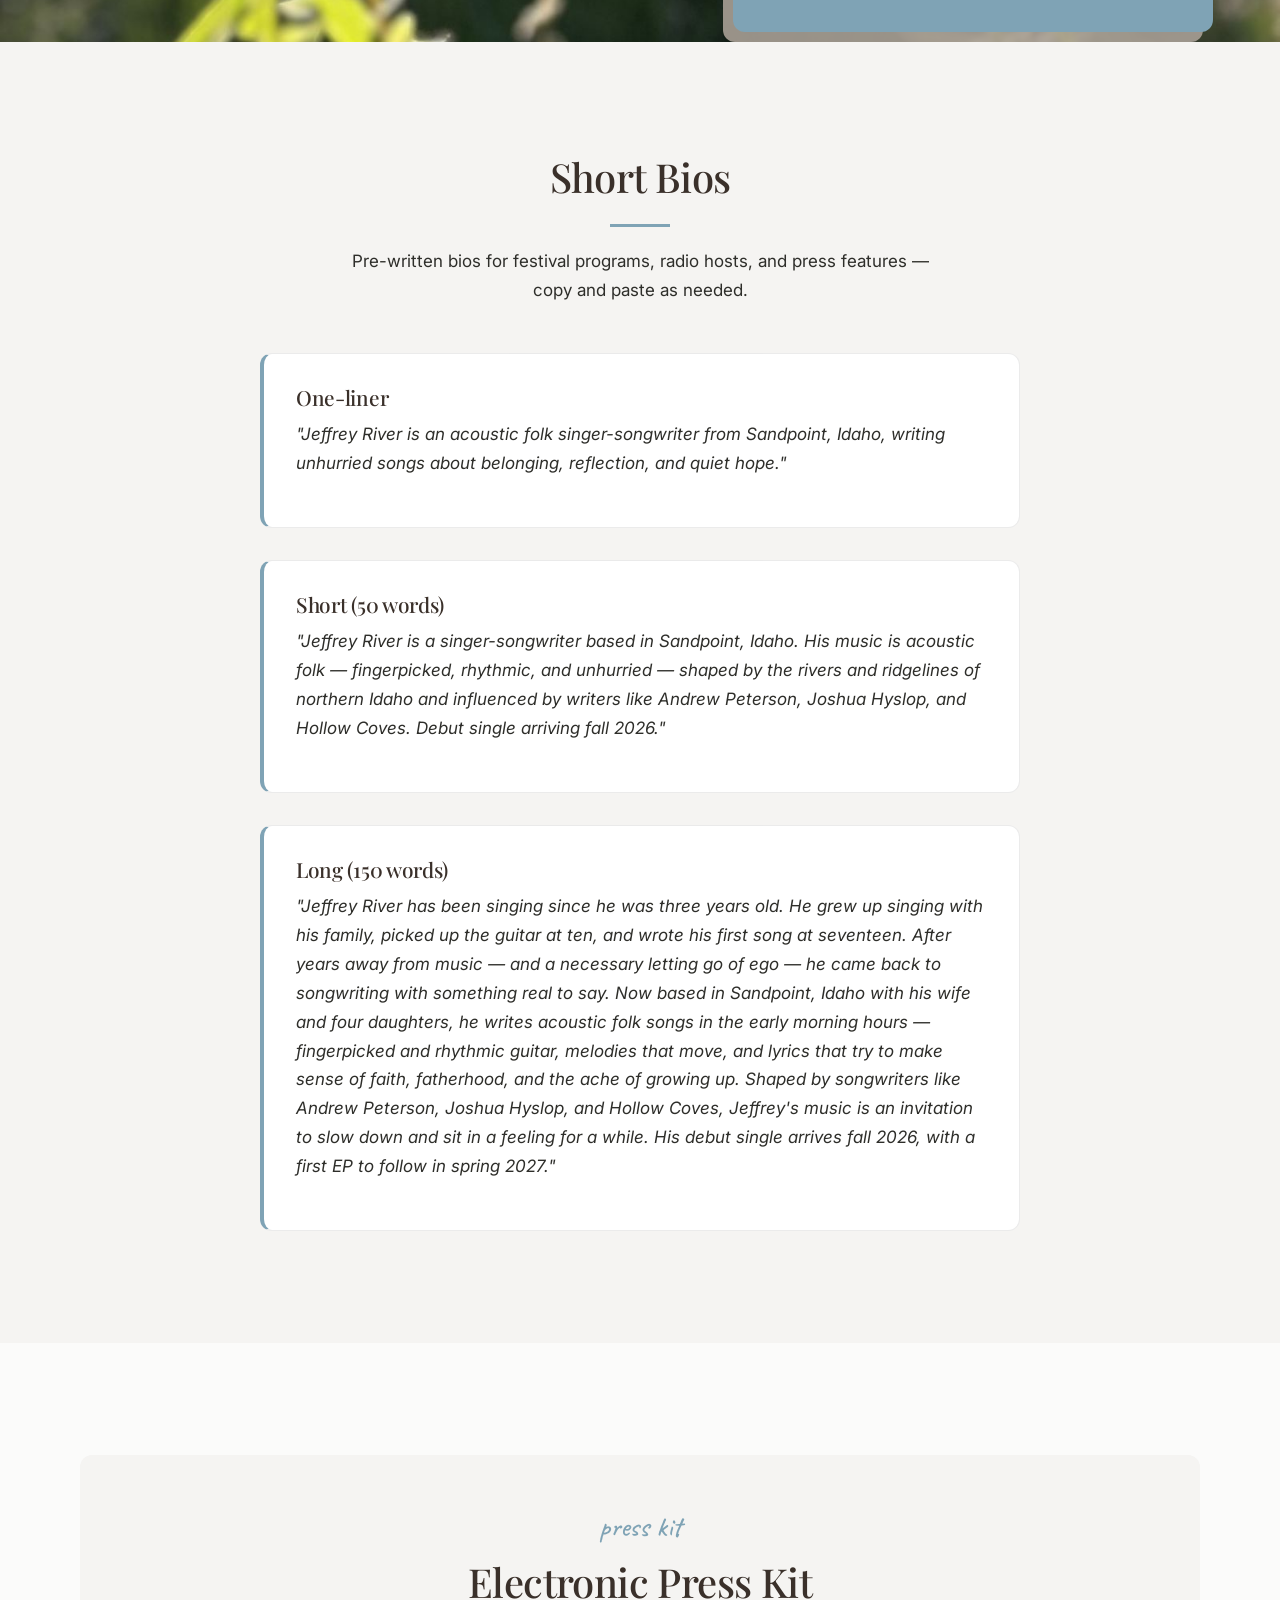
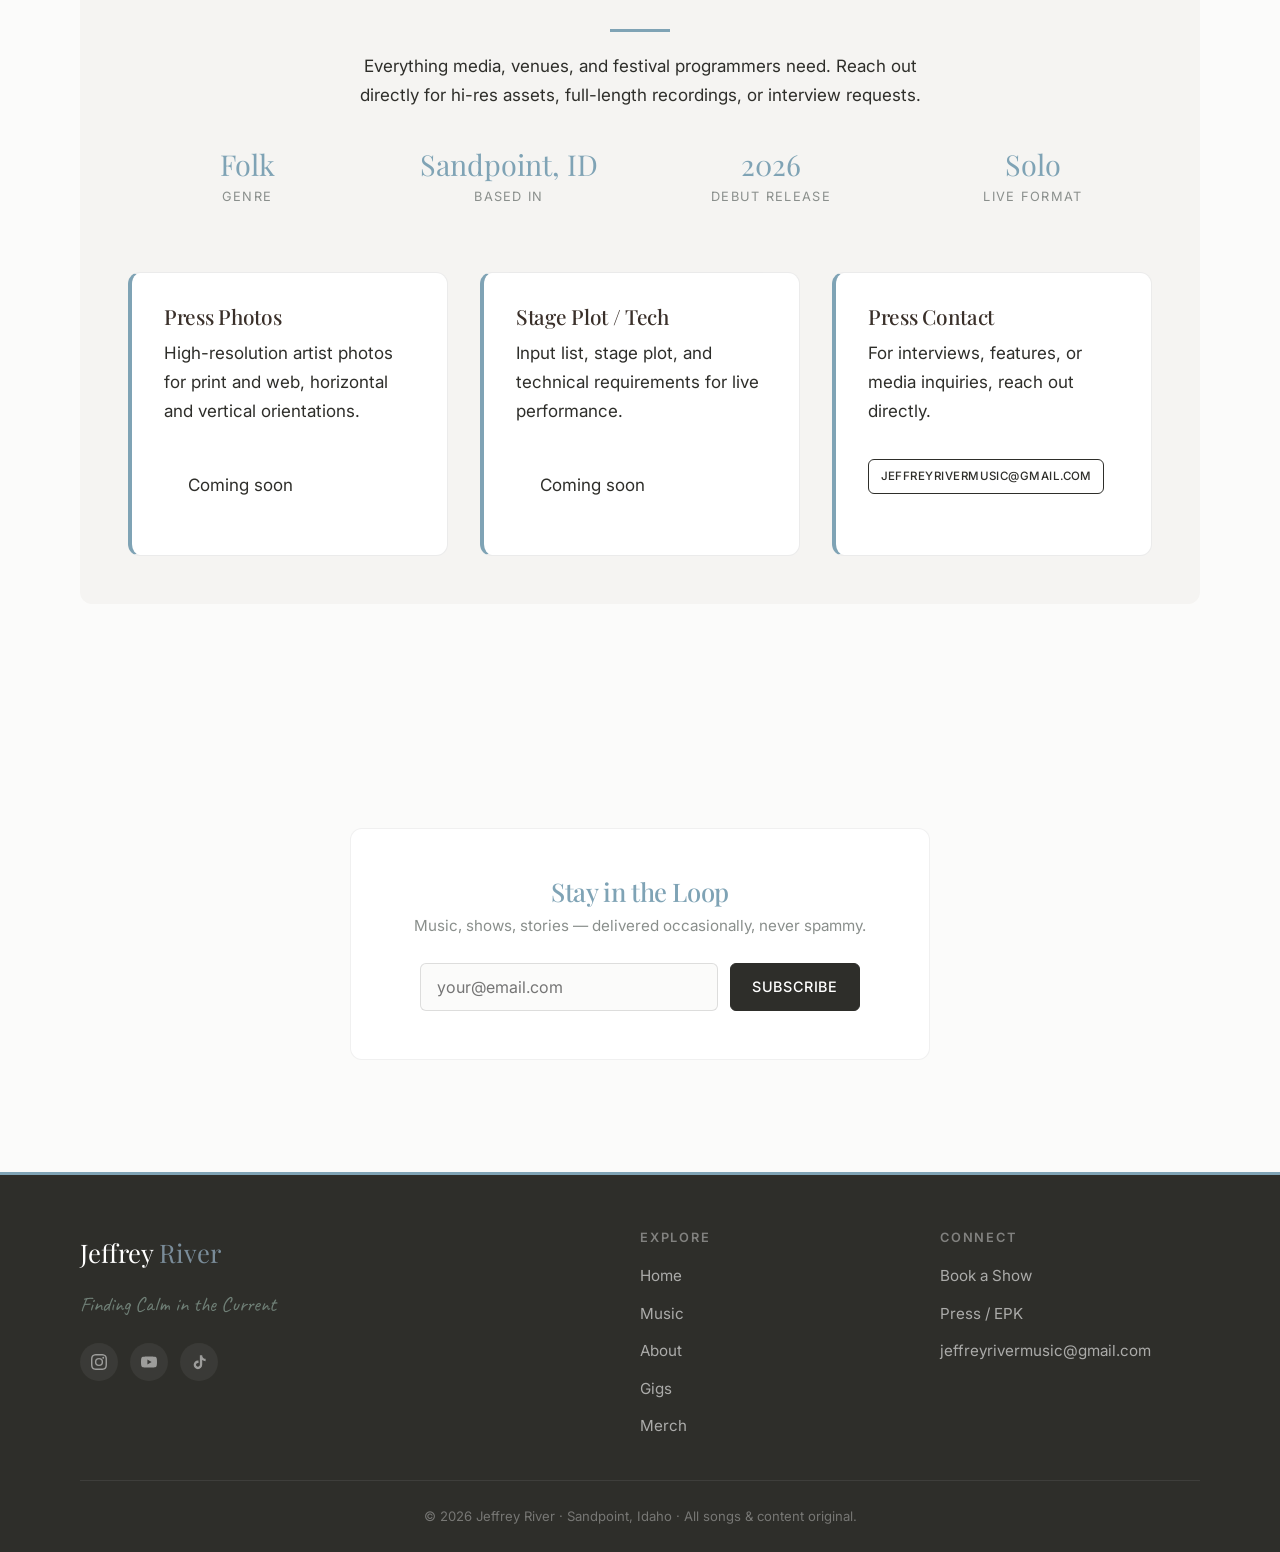
==== commit c868d4ae: "here and borders addee" ====
--- a/jeffrey-river/about.html
+++ b/jeffrey-river/about.html
@@ -78,7 +78,9 @@
   <section class="section" style="background: var(--parchment);">
     <div class="container">
       <div class="photo-row photo-row--reverse">
-        <img class="photo-row__image" src="img/creek.jpg" alt="Creek flowing through northern Idaho" />
+        <div class="photo-row__image color-block color-block--image color-block--warmgrey">
+          <img src="img/creek.jpg" alt="Creek flowing through northern Idaho" />
+        </div>
         <div class="photo-row__text">
           <span class="eyebrow">how it all changed</span>
           <h2>Finding what really matters.</h2>
--- a/jeffrey-river/css/styles.css
+++ b/jeffrey-river/css/styles.css
@@ -388,8 +388,8 @@
   height: 100%;
   object-fit: cover;
   object-position: center 70%;
-  opacity: 0.75;
-  filter: saturate(0.85);
+  opacity: 0.88;
+  filter: saturate(1.05);
 }
 .hero--placeholder {
   background: linear-gradient(135deg, #C3CFC6 0%, #B5C4CE 50%, #D5CEC4 100%);
@@ -398,7 +398,7 @@
   content: "";
   position: absolute;
   inset: 0;
-  background: linear-gradient(to right, rgba(248,247,244,0.35) 0%, rgba(248,247,244,0.05) 60%, transparent 100%);
+  background: linear-gradient(to right, rgba(248,247,244,0.2) 0%, rgba(248,247,244,0.03) 50%, transparent 100%);
   pointer-events: none;
 }
 .hero__inner {
@@ -519,16 +519,17 @@
 .photo-row--reverse { direction: rtl; }
 .photo-row--reverse > * { direction: ltr; }
 .photo-row__image {
-  border-radius: var(--radius-lg);
-  overflow: hidden;
-  aspect-ratio: 4 / 3;
+  position: relative;
+  z-index: 0;
+  border-radius: var(--radius-lg);
   background: var(--parchment);
 }
 .photo-row__image img {
   width: 100%;
-  height: 100%;
+  display: block;
+  border-radius: var(--radius-lg);
+  aspect-ratio: 3 / 2;
   object-fit: cover;
-  display: block;
 }
 .photo-row__image--placeholder {
   display: flex;
@@ -537,6 +538,7 @@
   color: var(--ash);
   font-size: 0.85rem;
   font-style: italic;
+  aspect-ratio: 3 / 2;
 }
 .photo-row__text {
   padding: 1rem 0;
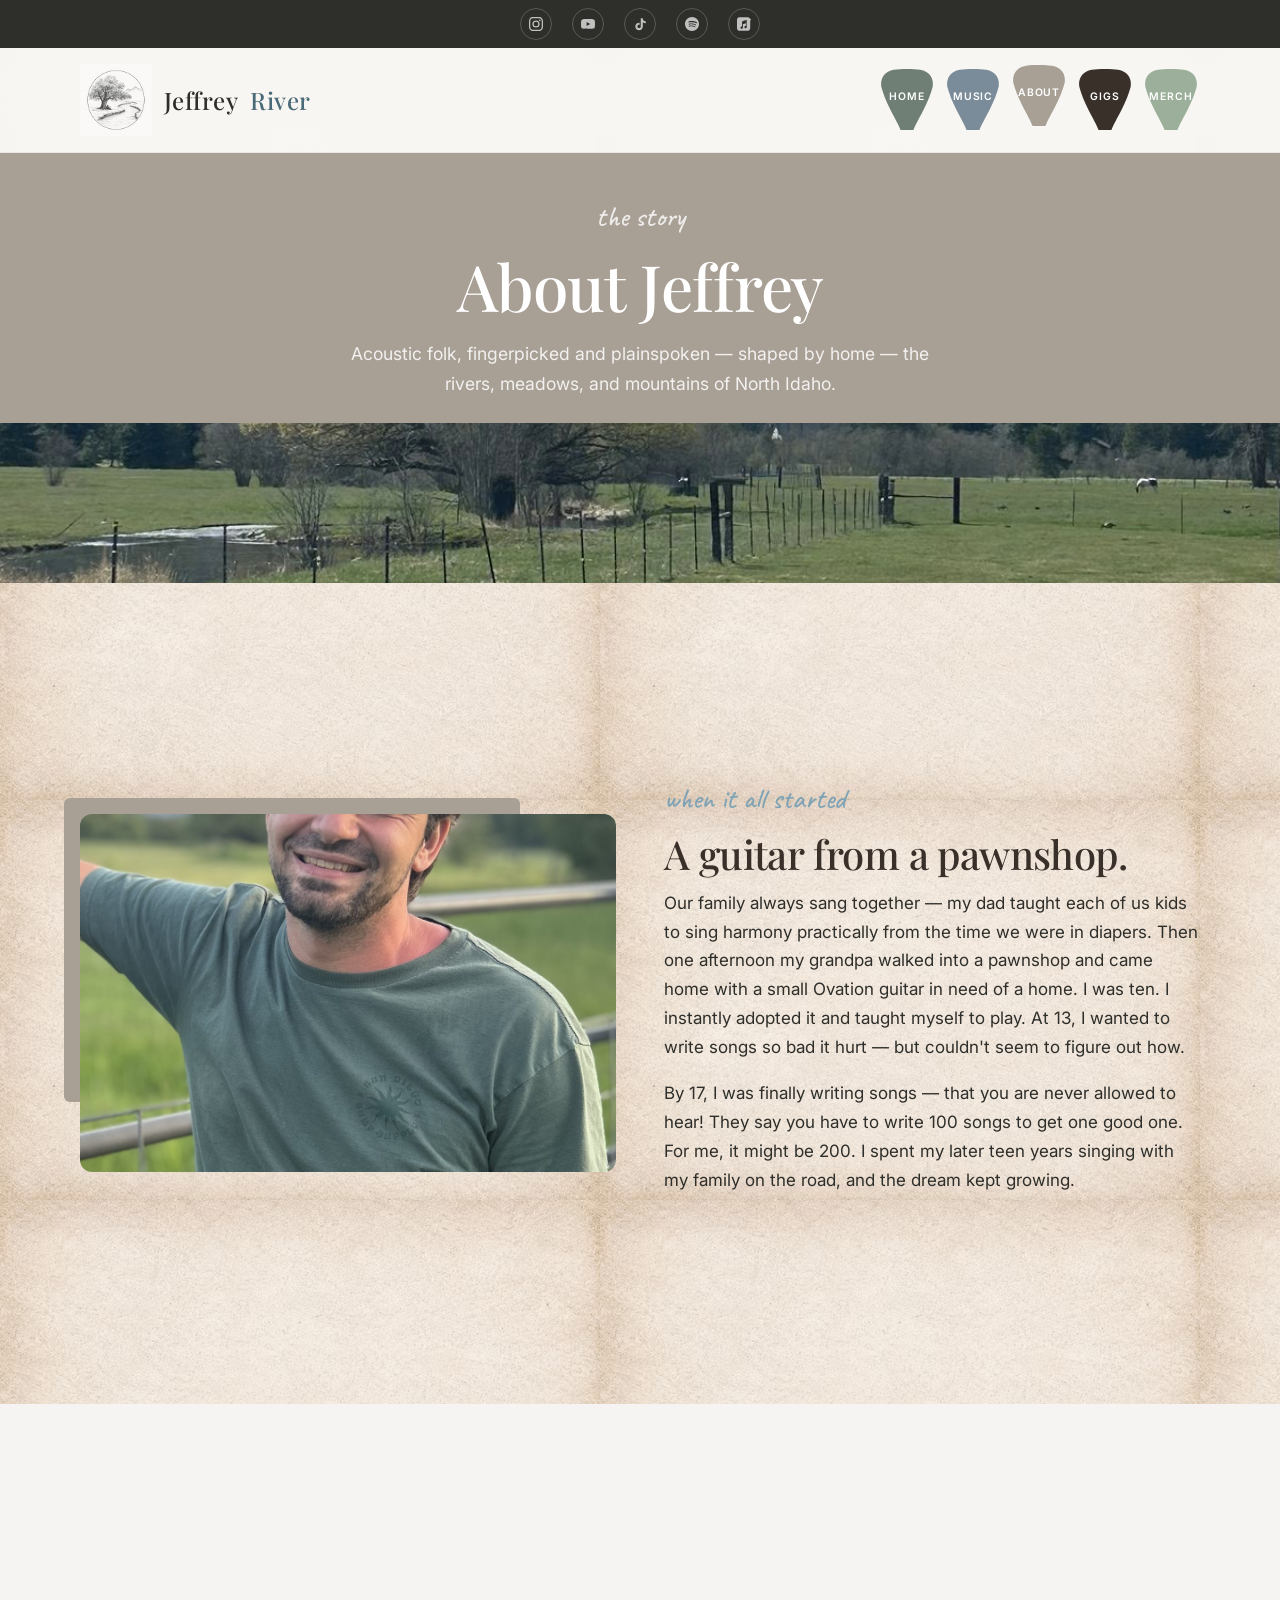
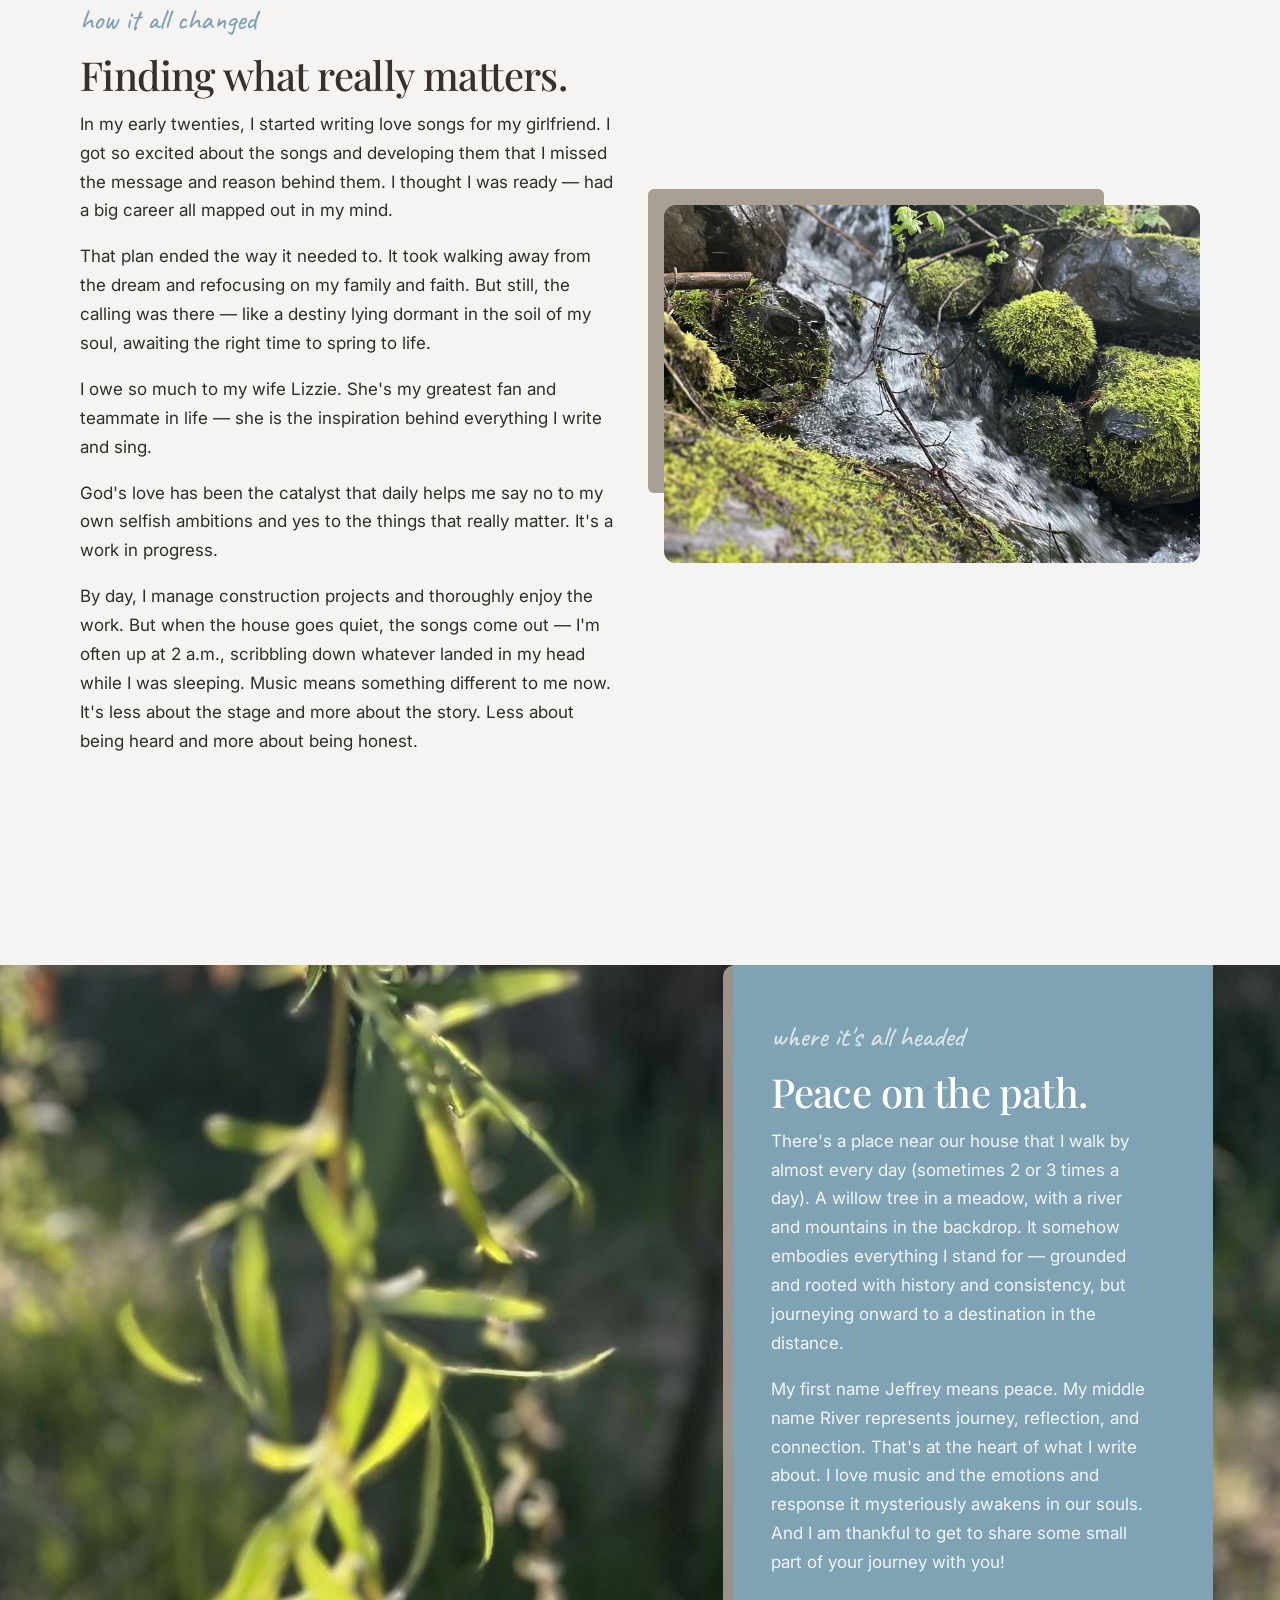
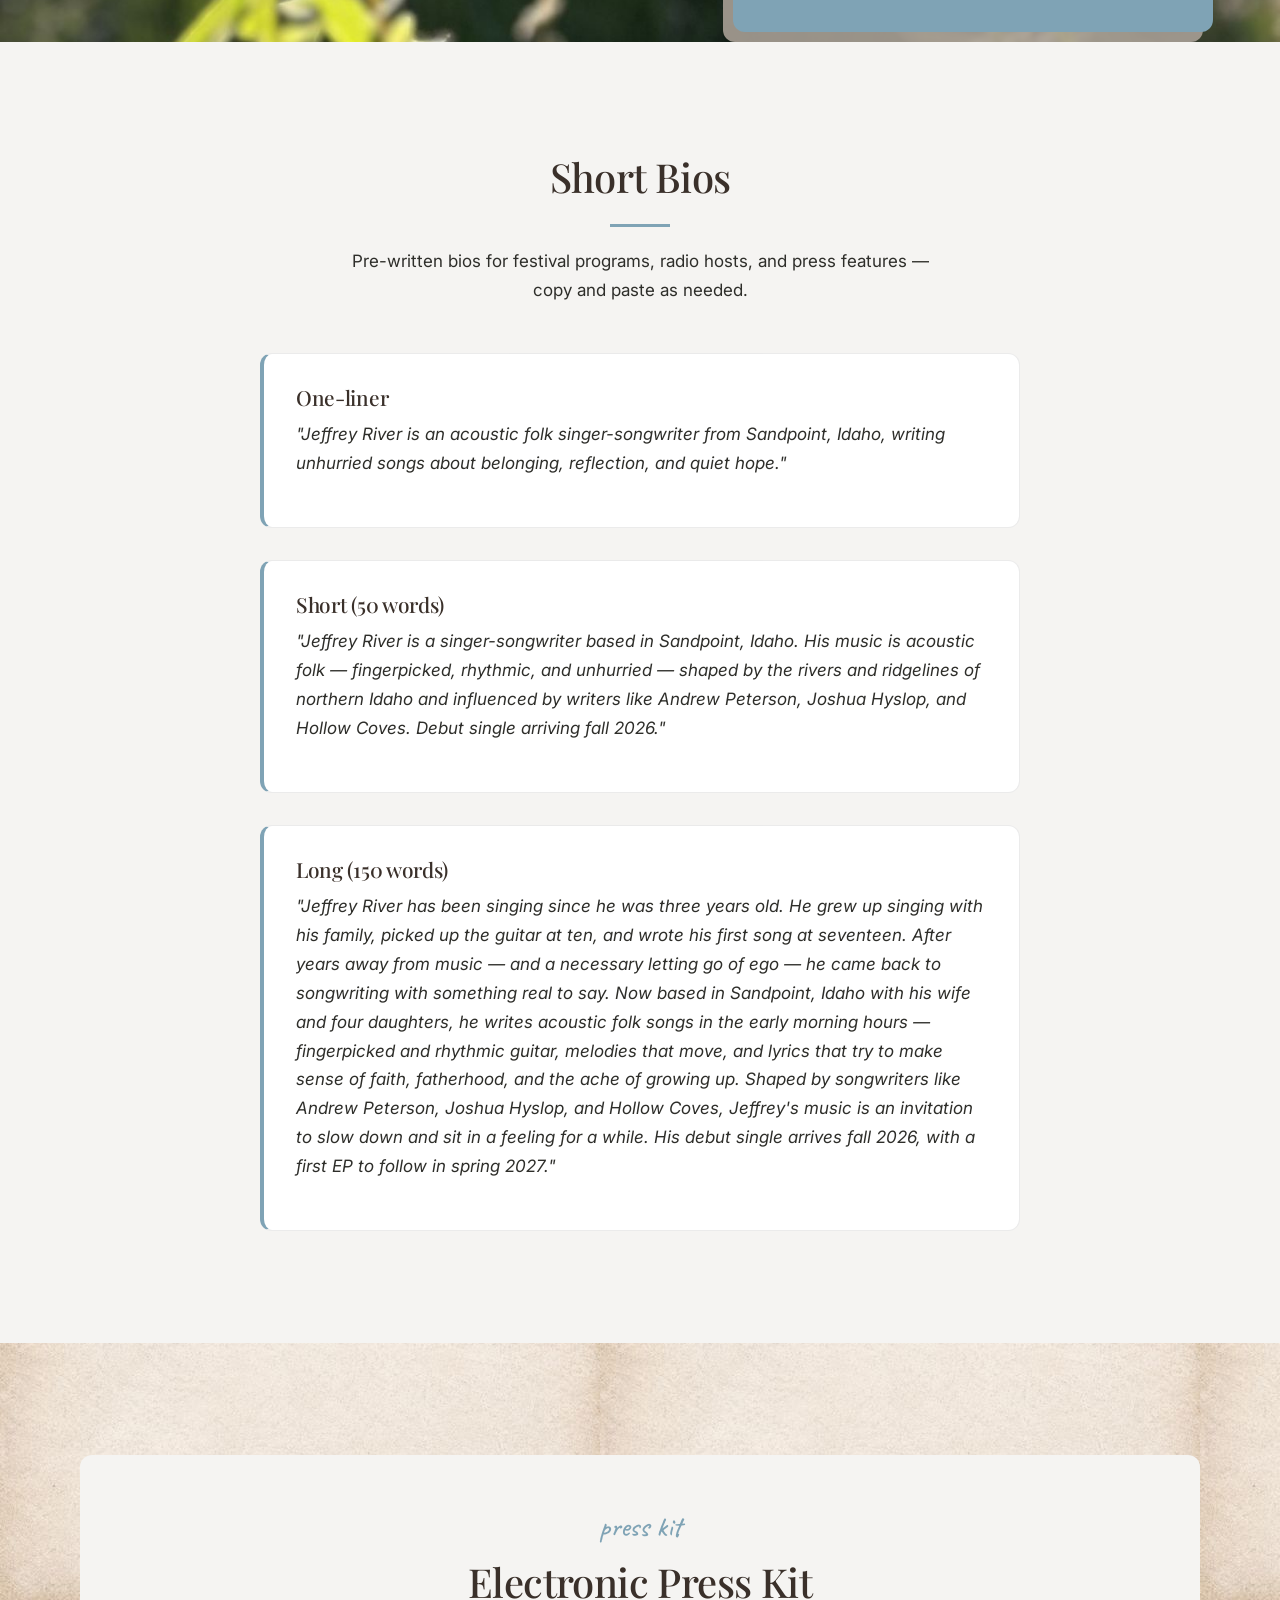
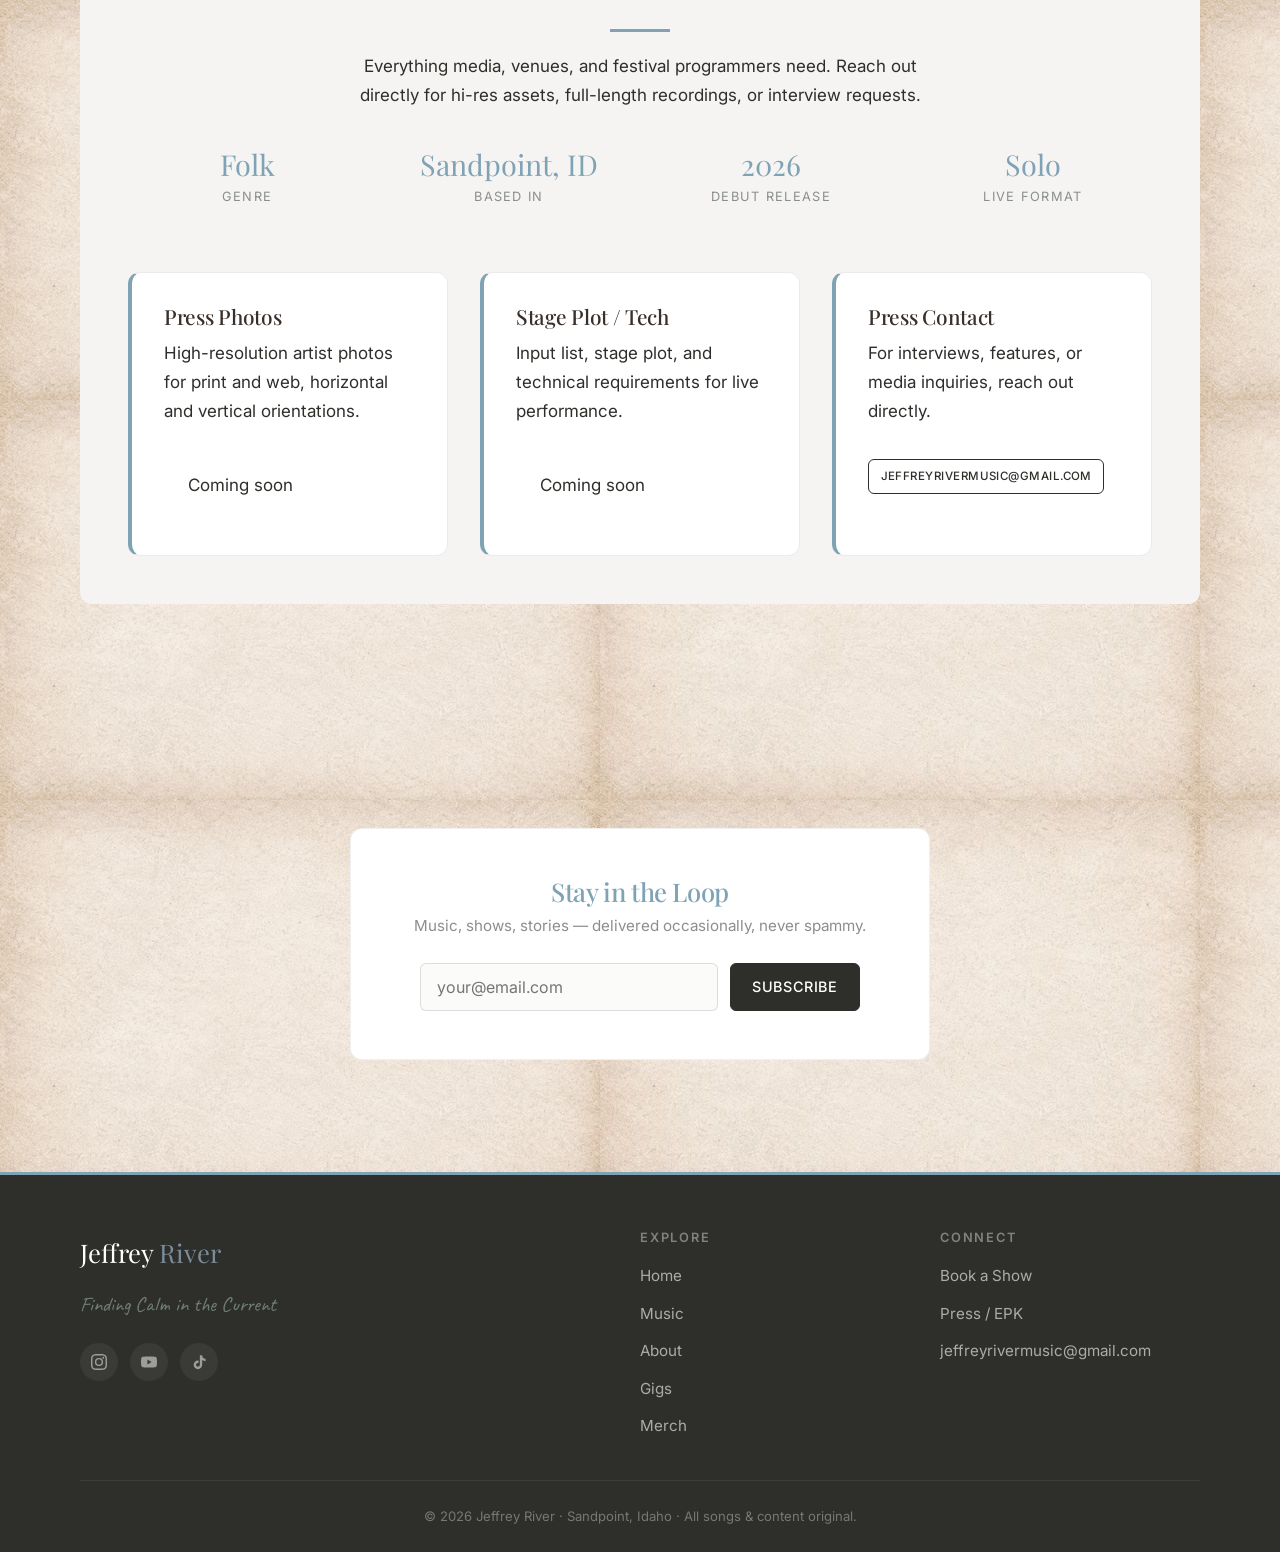
==== commit 68cca328: "artist pic background updated" ====
--- a/jeffrey-river/about.html
+++ b/jeffrey-river/about.html
@@ -9,6 +9,10 @@
   <link rel="preconnect" href="https://fonts.gstatic.com" crossorigin />
   <link href="https://fonts.googleapis.com/css2?family=Playfair+Display:wght@400;500;600&family=Inter:wght@300;400;500;600&family=Caveat:wght@400;500&display=swap" rel="stylesheet" />
   <link rel="stylesheet" href="css/styles.css" />
+  <link rel="icon" type="image/x-icon" href="favicon.ico" />
+  <link rel="icon" type="image/png" sizes="32x32" href="img/favicon-32x32.png" />
+  <link rel="icon" type="image/png" sizes="192x192" href="img/favicon-192x192.png" />
+  <link rel="apple-touch-icon" href="img/apple-touch-icon.png" />
 </head>
 <body class="page-about">
 
@@ -61,7 +65,9 @@
   <section class="section">
     <div class="container">
       <div class="photo-row">
-        <div class="photo-row__image photo-row__image--placeholder">[ artist photo ]<br/>(swap in your photo)</div>
+        <div class="photo-row__image color-block color-block--image color-block--warmgrey">
+          <img src="img/artist-photo.jpg" alt="Jeffrey River — acoustic folk singer-songwriter" />
+        </div>
         <div class="photo-row__text">
           <span class="eyebrow">when it all started</span>
           <h2>A guitar from a pawnshop.</h2>
--- a/jeffrey-river/css/styles.css
+++ b/jeffrey-river/css/styles.css
@@ -50,7 +50,8 @@
   font-size: 17px;
   line-height: 1.7;
   color: var(--charcoal);
-  background: var(--paper);
+  background: var(--paper) url('../img/parchment-bg.jpg') repeat;
+  background-size: 600px auto;
   -webkit-font-smoothing: antialiased;
   -moz-osx-font-smoothing: grayscale;
 }
@@ -79,7 +80,7 @@
 }
 .section {
   padding: clamp(4rem, 10vw, 7rem) 0;
-  background: var(--paper);
+  background: transparent;
 }
 .text-center { text-align: center; }
 
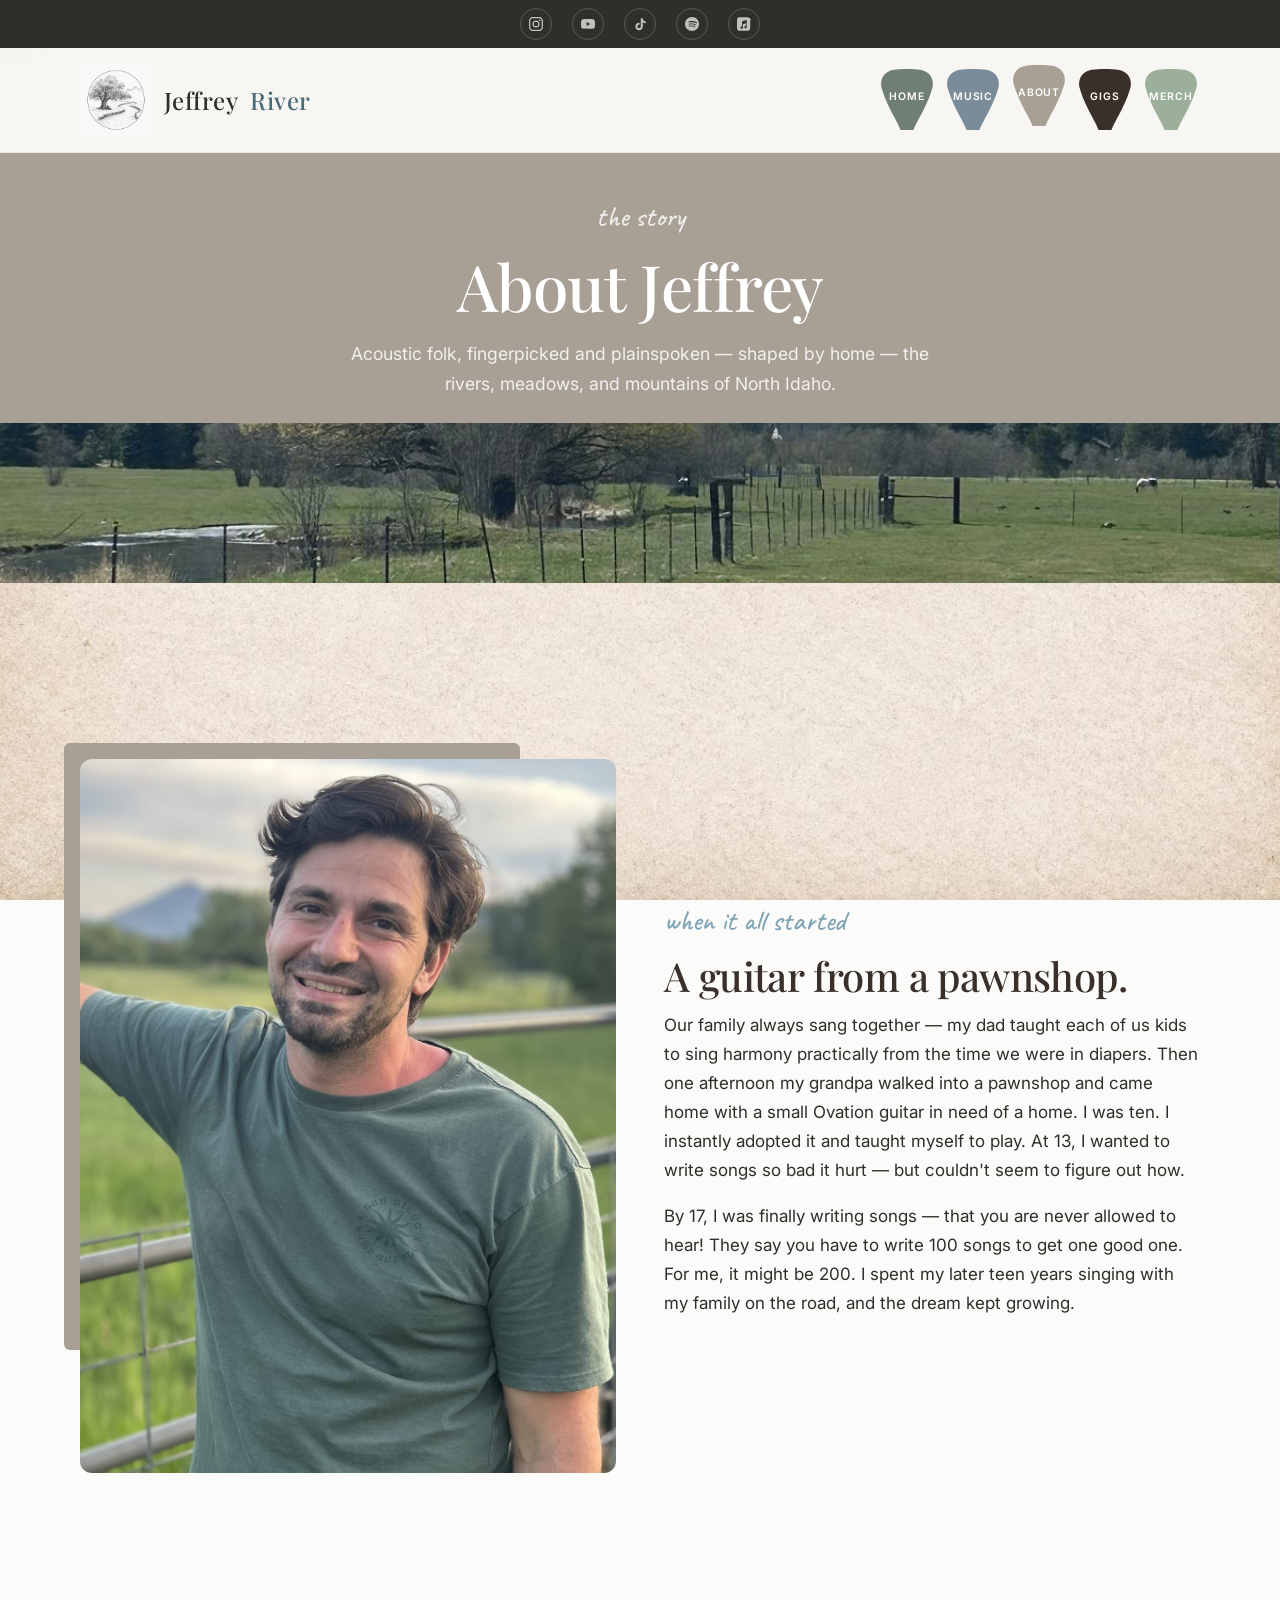
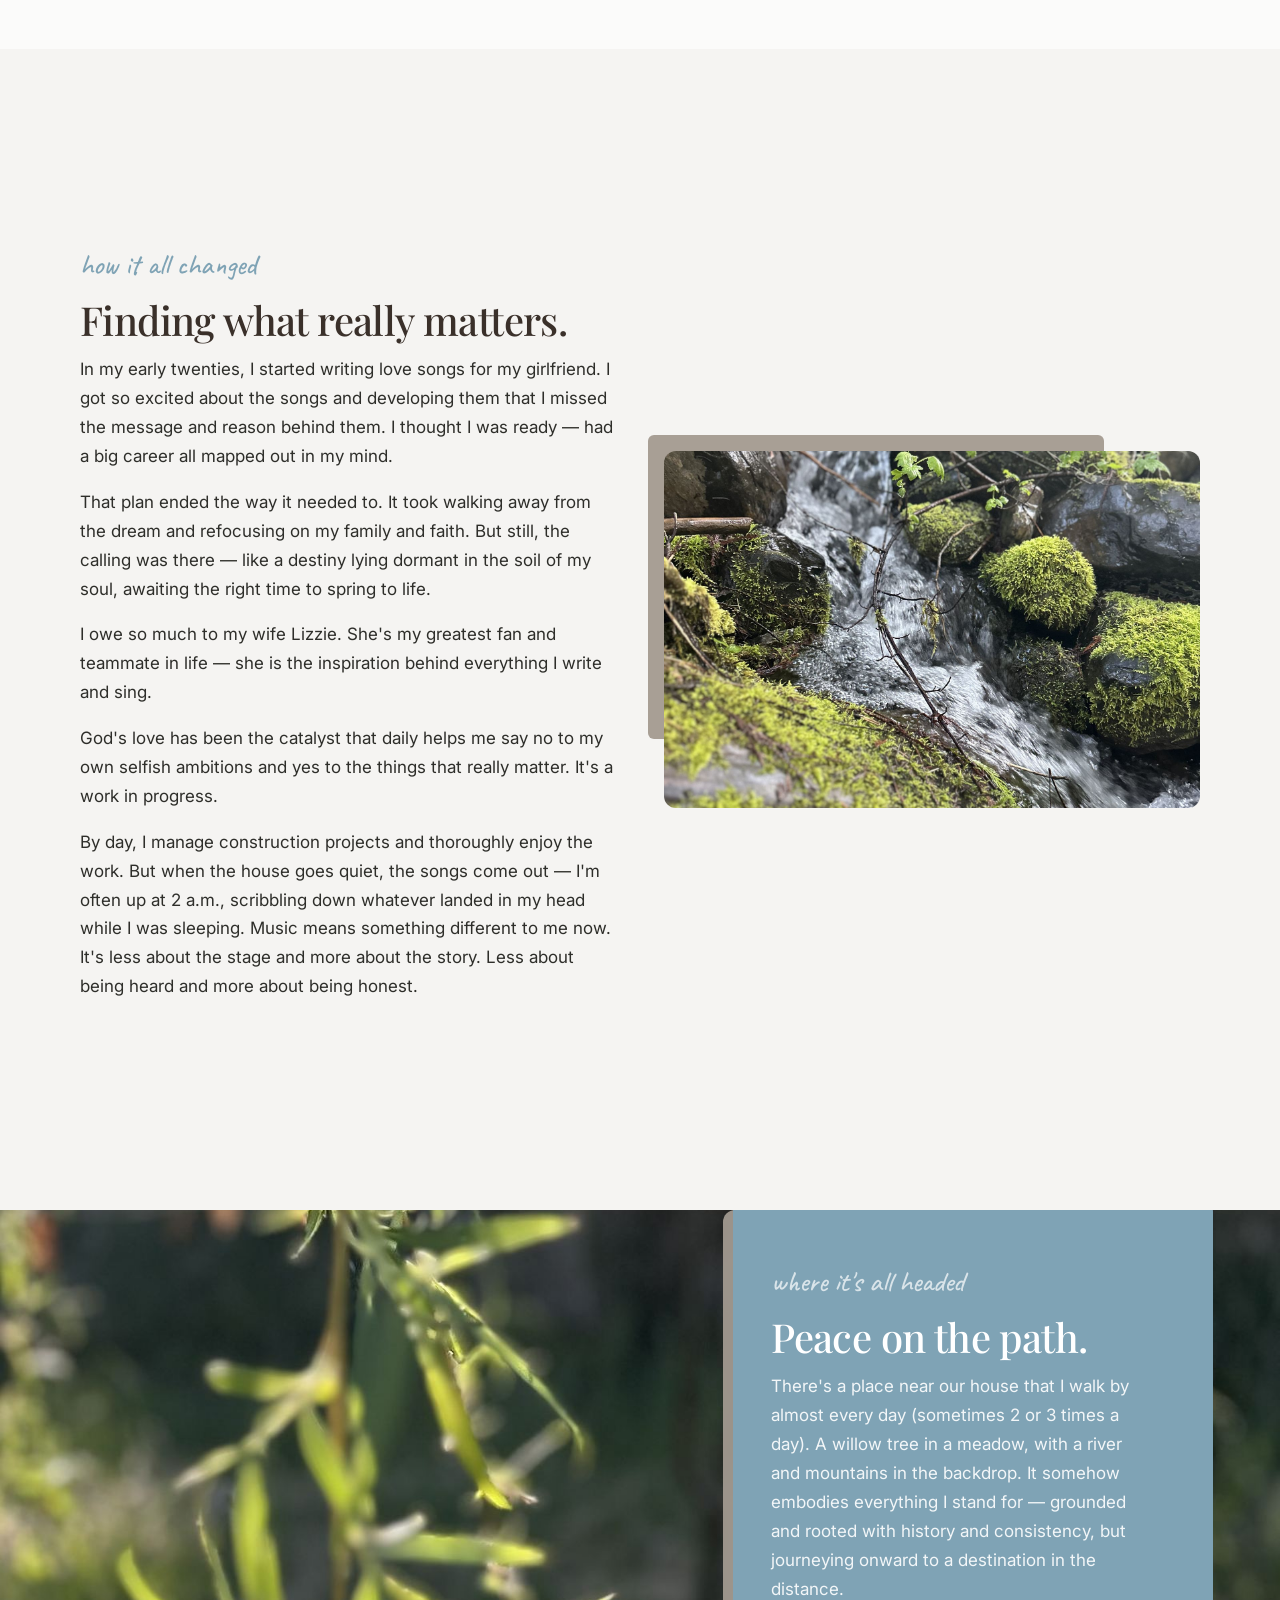
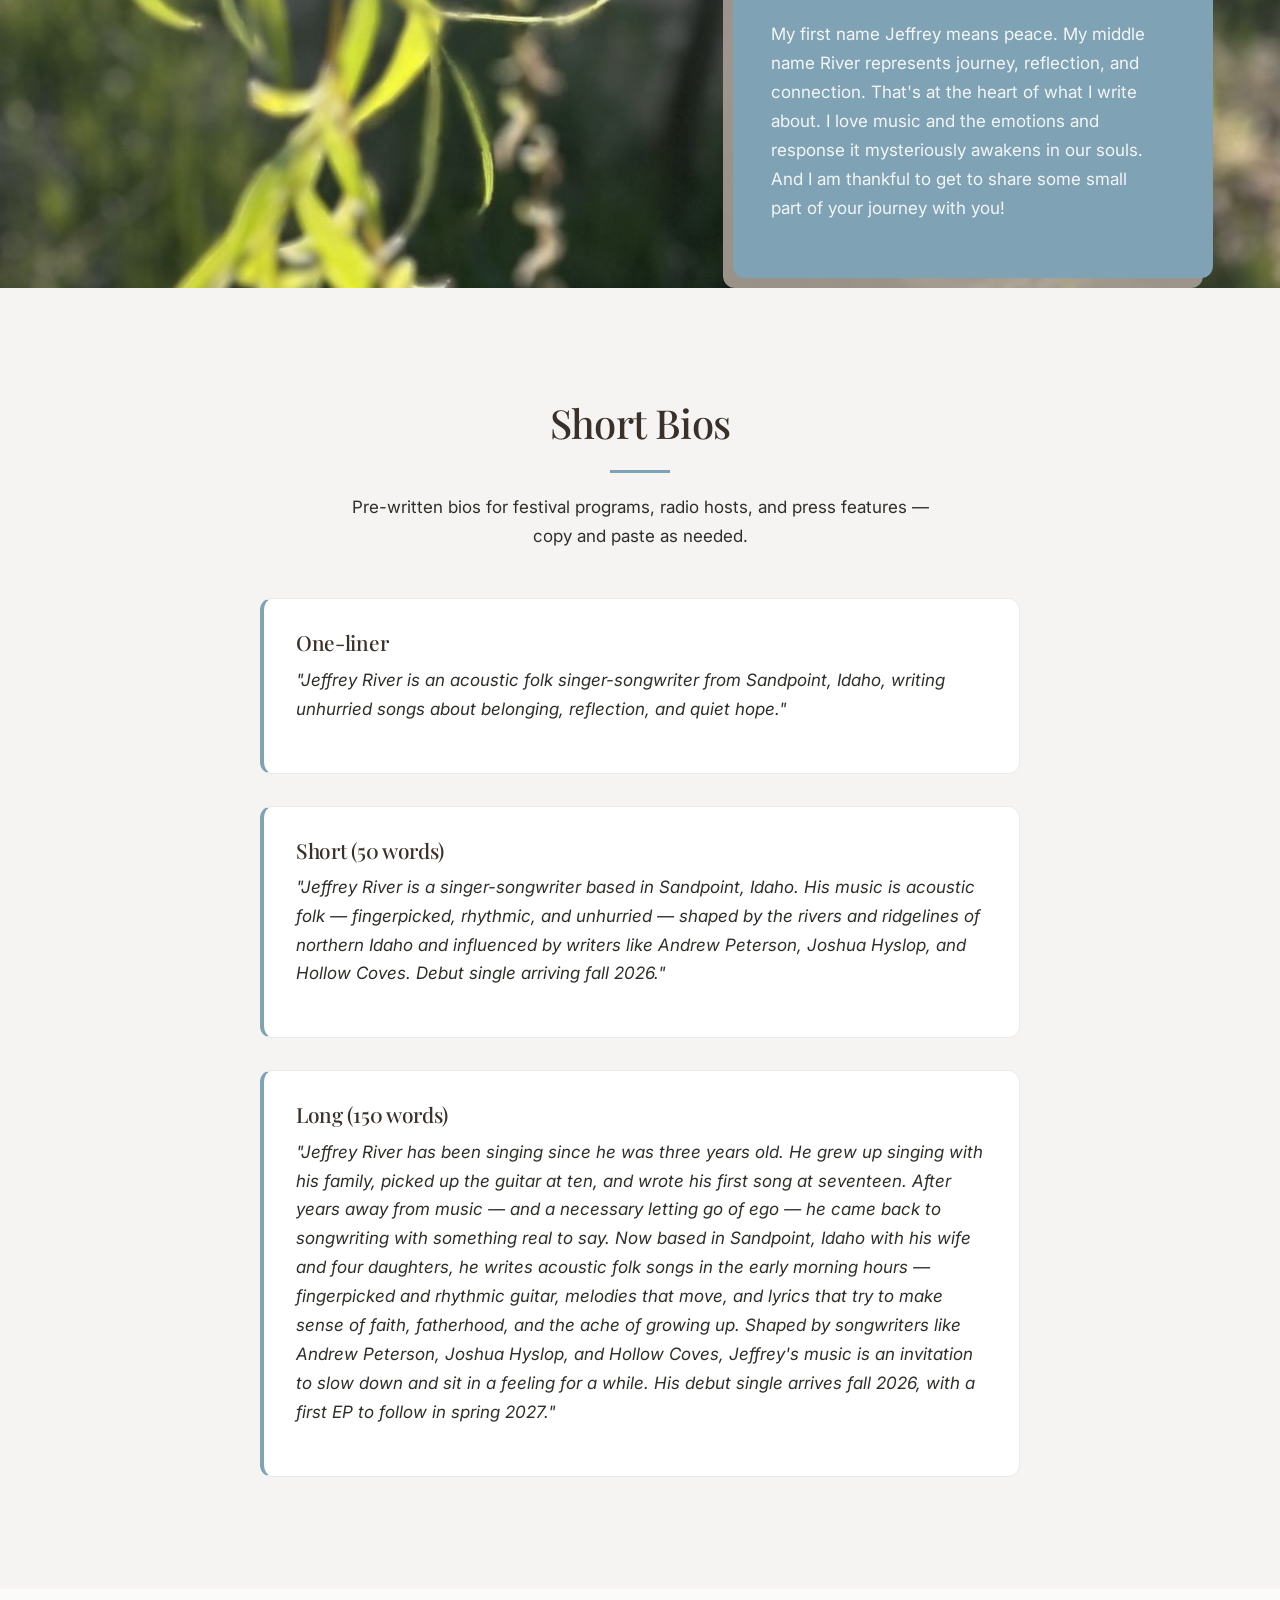
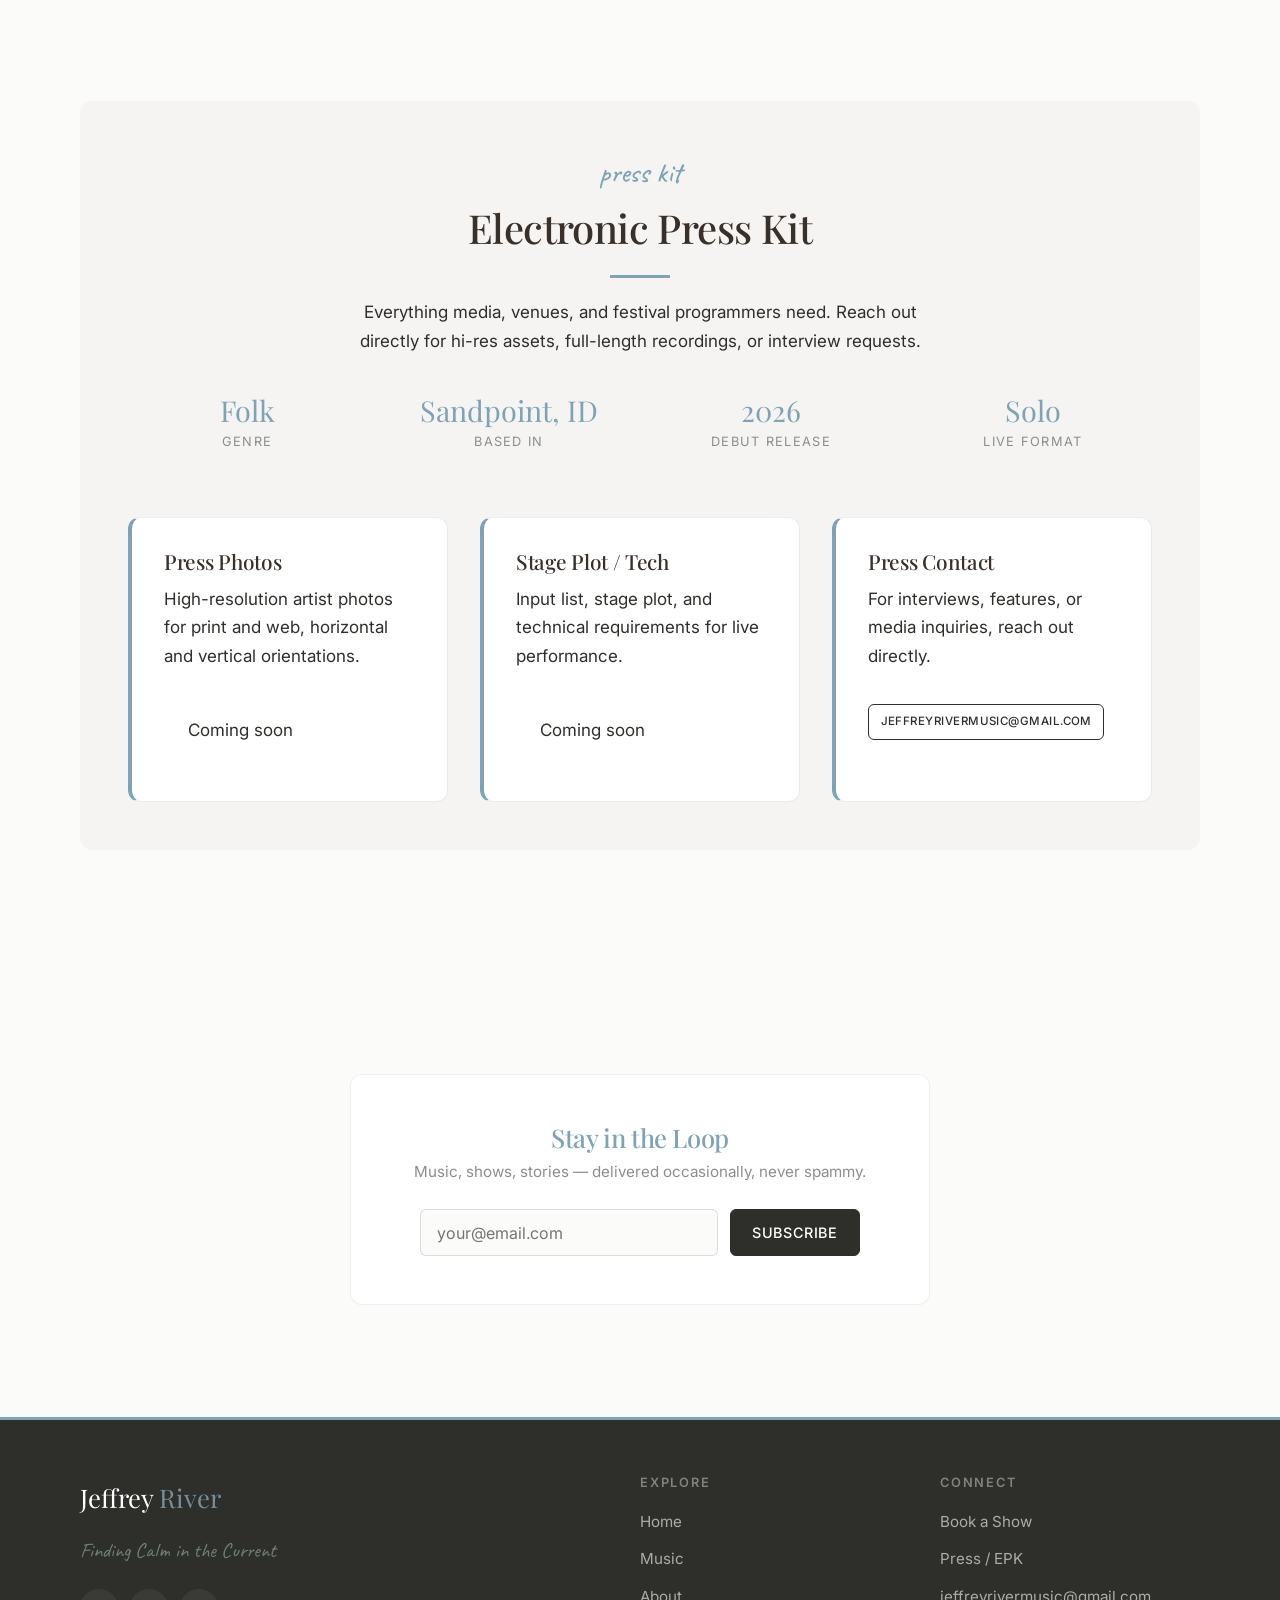
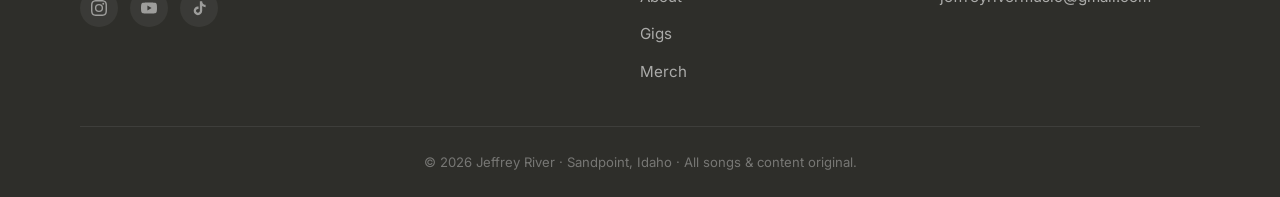
==== commit 6ccbe649: "fix background" ====
--- a/jeffrey-river/about.html
+++ b/jeffrey-river/about.html
@@ -65,7 +65,7 @@
   <section class="section">
     <div class="container">
       <div class="photo-row">
-        <div class="photo-row__image color-block color-block--image color-block--warmgrey">
+        <div class="photo-row__image photo-row__image--portrait color-block color-block--image color-block--warmgrey">
           <img src="img/artist-photo.jpg" alt="Jeffrey River — acoustic folk singer-songwriter" />
         </div>
         <div class="photo-row__text">
--- a/jeffrey-river/css/styles.css
+++ b/jeffrey-river/css/styles.css
@@ -50,8 +50,8 @@
   font-size: 17px;
   line-height: 1.7;
   color: var(--charcoal);
-  background: var(--paper) url('../img/parchment-bg.jpg') repeat;
-  background-size: 600px auto;
+  background: var(--paper) url('../img/parchment-bg.jpg') no-repeat center top fixed;
+  background-size: cover;
   -webkit-font-smoothing: antialiased;
   -moz-osx-font-smoothing: grayscale;
 }
@@ -532,6 +532,9 @@
   aspect-ratio: 3 / 2;
   object-fit: cover;
 }
+.photo-row__image--portrait img {
+  aspect-ratio: 3 / 4;
+}
 .photo-row__image--placeholder {
   display: flex;
   align-items: center;
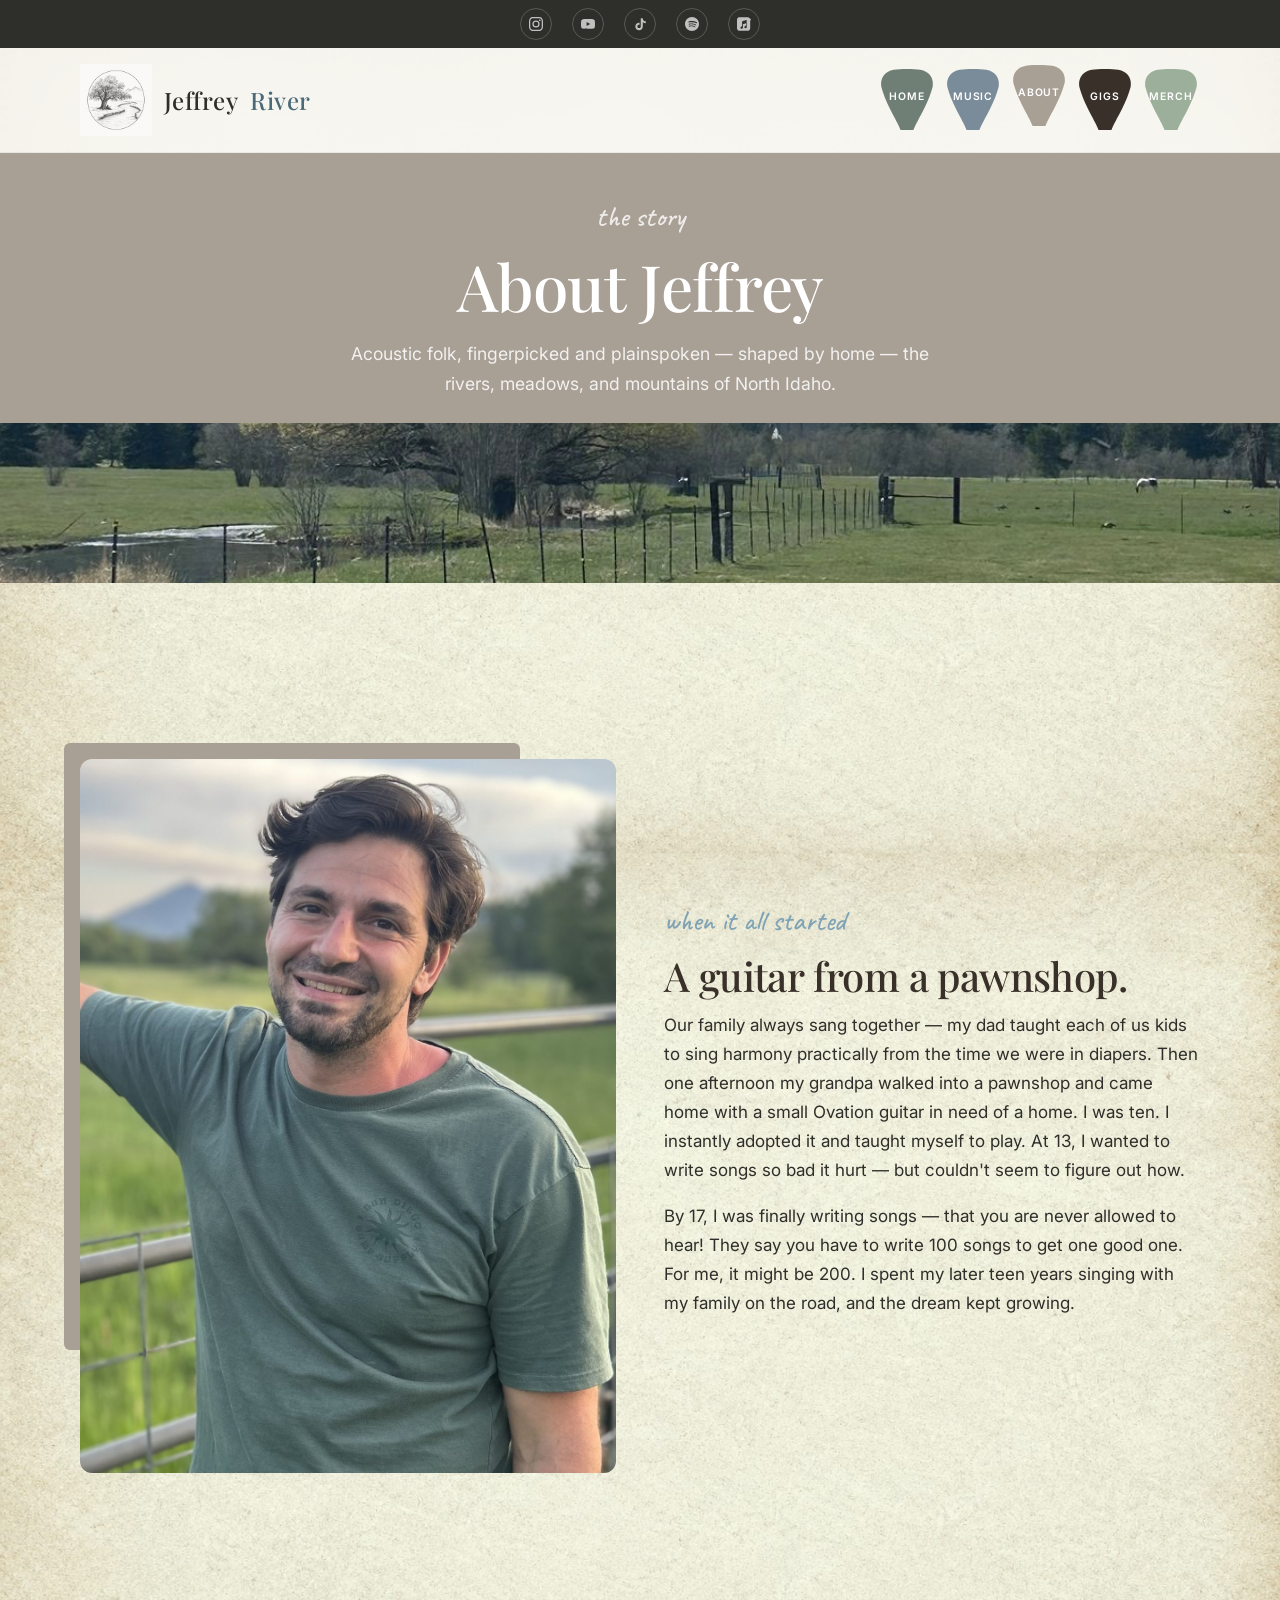
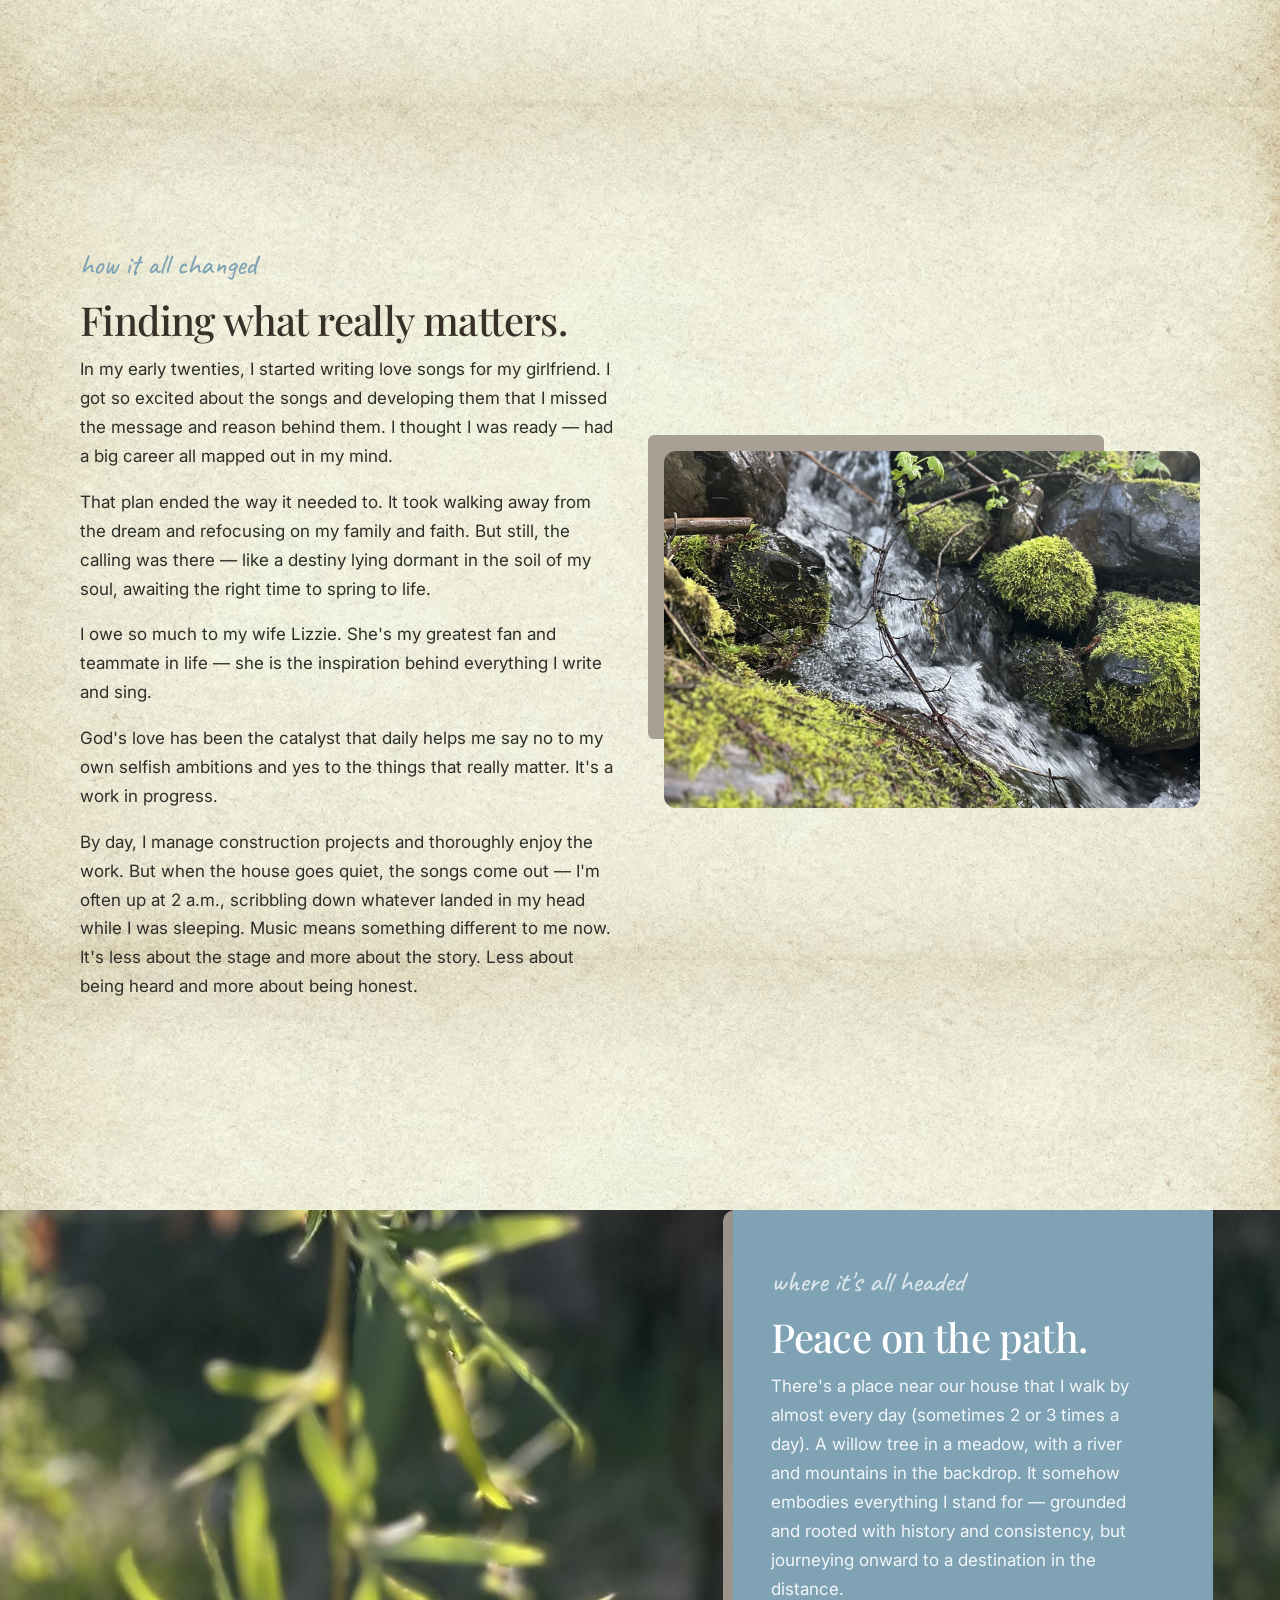
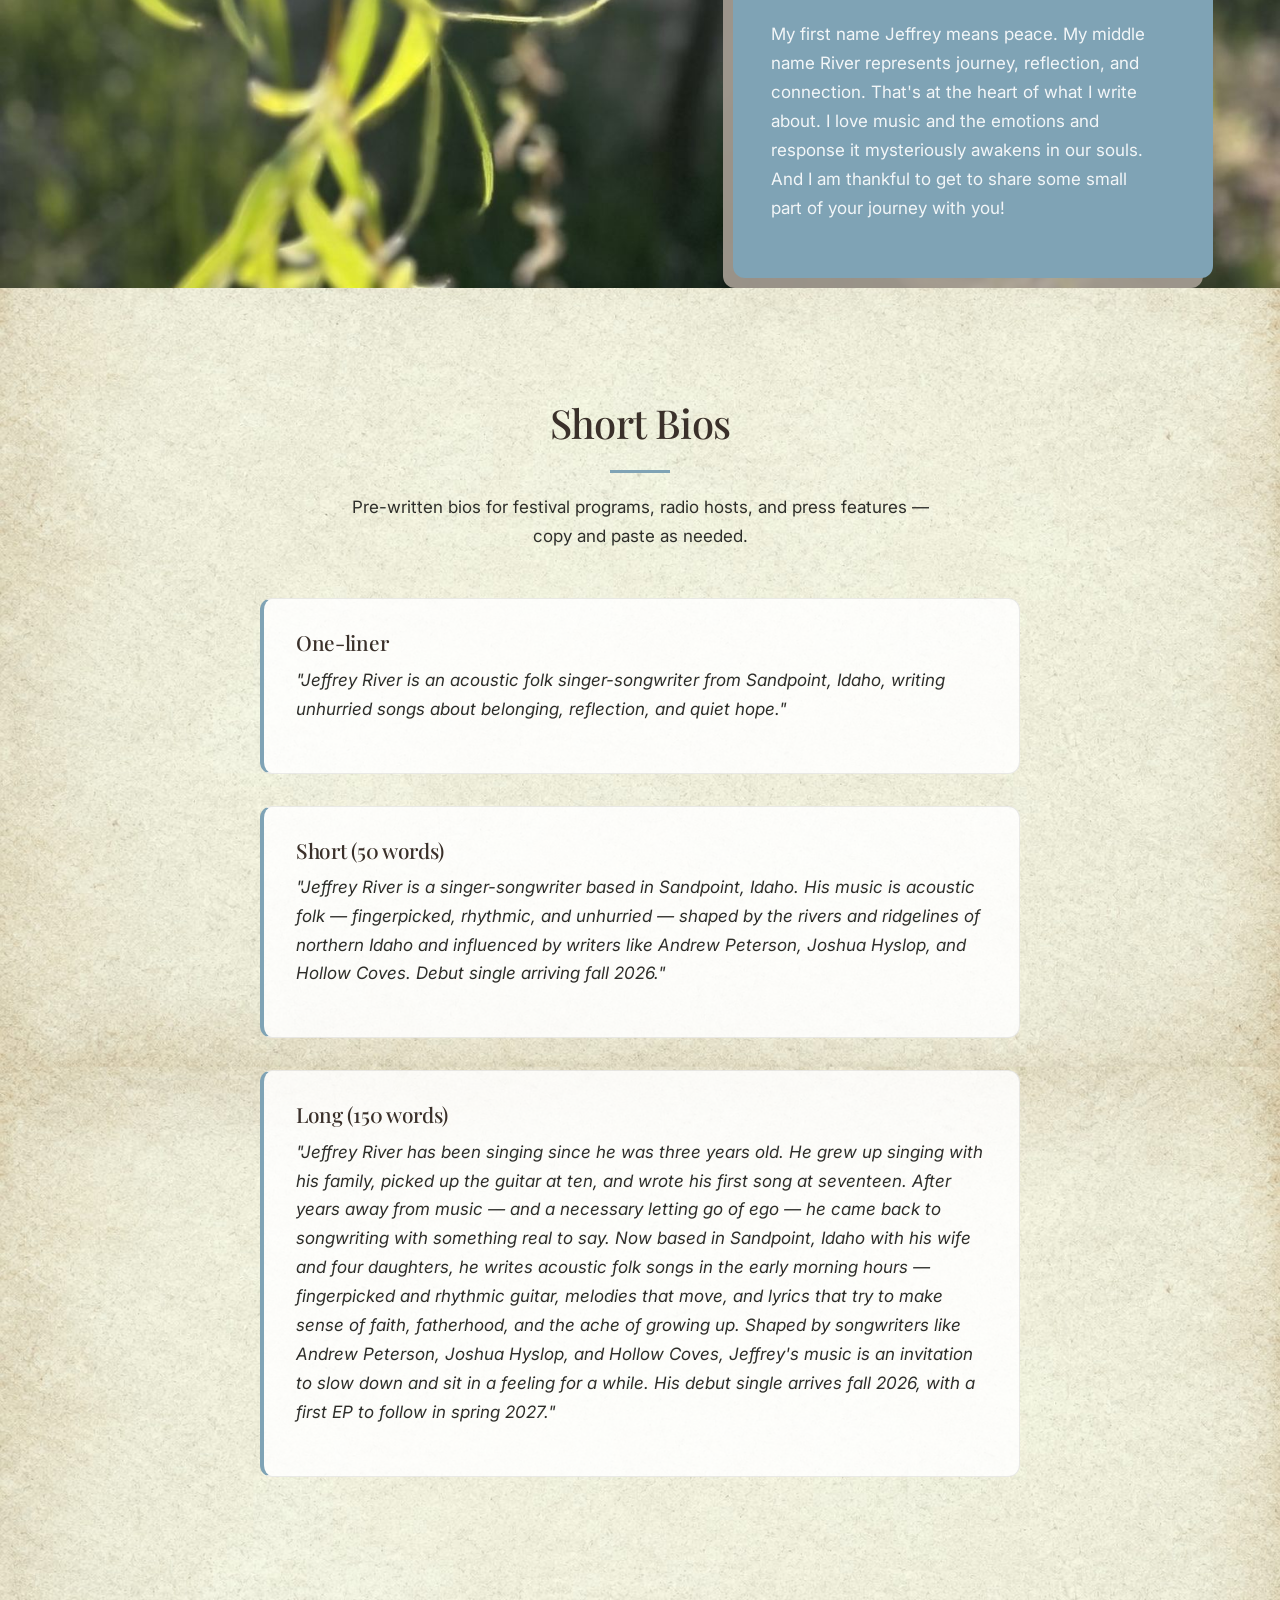
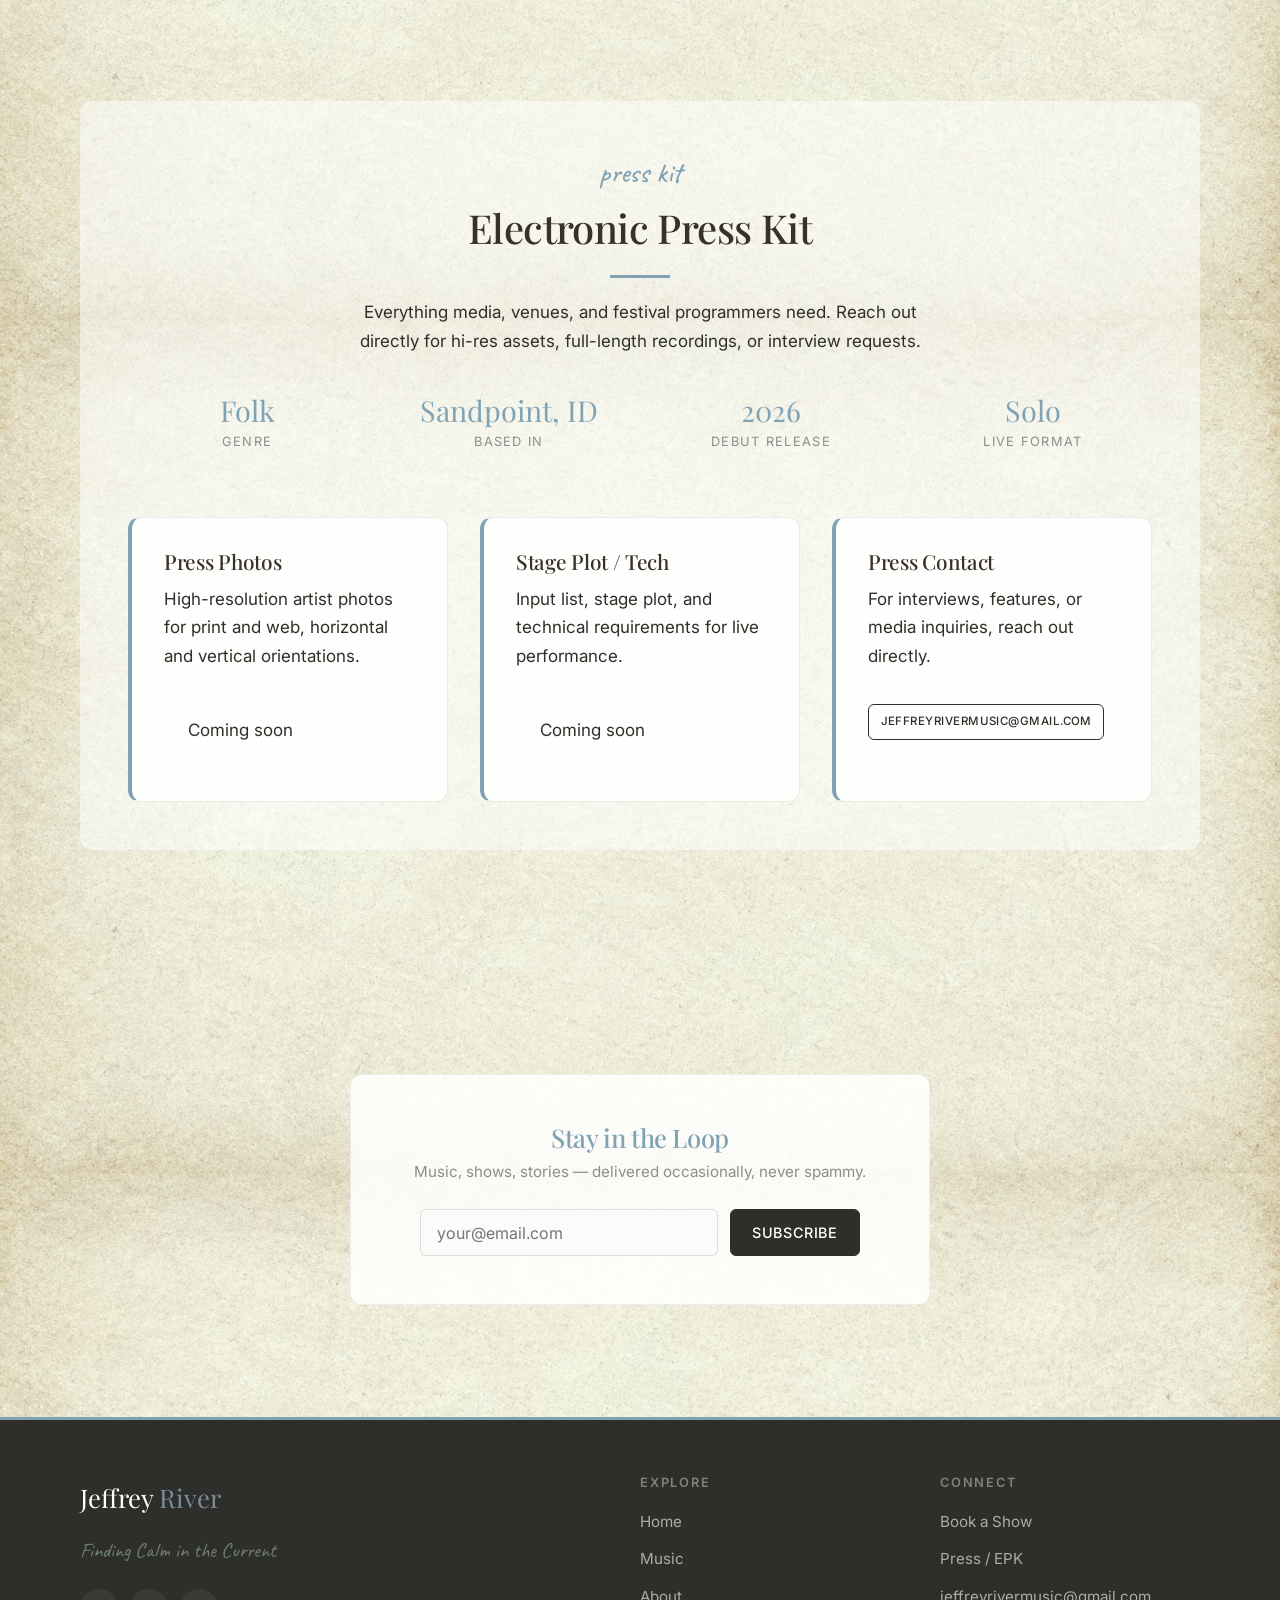
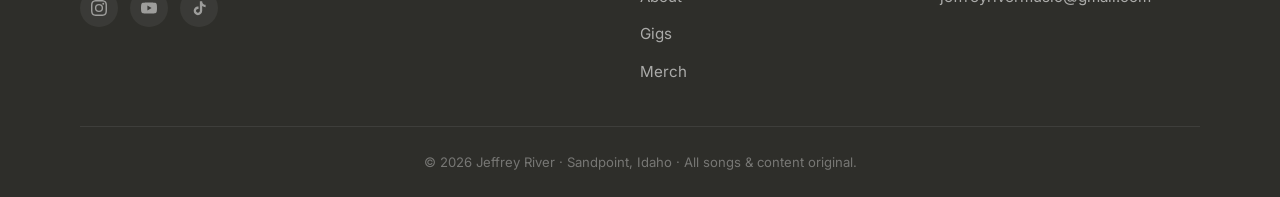
==== commit c8c4543e: "fixed parchment fixed" ====
--- a/jeffrey-river/about.html
+++ b/jeffrey-river/about.html
@@ -81,7 +81,7 @@
   </section>
 
   <!-- ===== BIO CONTINUED — photo row reversed (text left, image right) ===== -->
-  <section class="section" style="background: var(--parchment);">
+  <section class="section">
     <div class="container">
       <div class="photo-row photo-row--reverse">
         <div class="photo-row__image color-block color-block--image color-block--warmgrey">
@@ -117,7 +117,7 @@
   </section>
 
   <!-- ===== SHORT BIOS ===== -->
-  <section class="section" style="background: var(--parchment);">
+  <section class="section">
     <div class="container">
       <h2 class="text-center">Short Bios</h2>
       <hr class="divider" />
--- a/jeffrey-river/css/styles.css
+++ b/jeffrey-river/css/styles.css
@@ -50,8 +50,8 @@
   font-size: 17px;
   line-height: 1.7;
   color: var(--charcoal);
-  background: var(--paper) url('../img/parchment-bg.jpg') no-repeat center top fixed;
-  background-size: cover;
+  background: var(--paper) url('../img/parchment-bg.jpg') repeat center top;
+  background-size: 100% auto;
   -webkit-font-smoothing: antialiased;
   -moz-osx-font-smoothing: grayscale;
 }
@@ -235,9 +235,9 @@
   position: sticky;
   top: 0;
   z-index: 50;
-  background: rgba(248, 247, 244, 0.96);
-  backdrop-filter: blur(14px);
-  -webkit-backdrop-filter: blur(14px);
+  background: rgba(248, 247, 244, 0.85);
+  backdrop-filter: blur(18px);
+  -webkit-backdrop-filter: blur(18px);
   border-bottom: 1px solid rgba(0,0,0,0.06);
 }
 .nav {
@@ -344,7 +344,9 @@
     top: 100%;
     left: 0;
     right: 0;
-    background: var(--paper);
+    background: rgba(248, 247, 244, 0.95);
+    backdrop-filter: blur(14px);
+    -webkit-backdrop-filter: blur(14px);
     flex-direction: row;
     flex-wrap: nowrap;
     justify-content: center;
@@ -523,7 +525,6 @@
   position: relative;
   z-index: 0;
   border-radius: var(--radius-lg);
-  background: var(--parchment);
 }
 .photo-row__image img {
   width: 100%;
@@ -576,7 +577,7 @@
   display: flex;
   align-items: center;
   justify-content: center;
-  background: var(--parchment);
+  background: rgba(245, 244, 242, 0.7);
   color: var(--ash);
   font-size: 0.9rem;
   font-style: italic;
@@ -651,7 +652,7 @@
   grid-template-columns: repeat(auto-fit, minmax(280px, 1fr));
 }
 .card {
-  background: var(--card-bg);
+  background: rgba(255, 255, 255, 0.85);
   border: 1px solid rgba(0,0,0,0.08);
   border-left: 4px solid var(--sage);
   border-radius: var(--radius-lg);
@@ -675,7 +676,7 @@
 
 /* ---------- Music Player ---------- */
 .player {
-  background: var(--white);
+  background: rgba(255, 255, 255, 0.85);
   border: 1px solid rgba(0,0,0,0.06);
   border-left: 4px solid var(--river);
   border-radius: var(--radius-lg);
@@ -800,7 +801,7 @@
 
 /* ---------- Email signup ---------- */
 .signup {
-  background: var(--white);
+  background: rgba(255, 255, 255, 0.85);
   border: 1px solid rgba(0,0,0,0.06);
   border-radius: var(--radius-lg);
   padding: clamp(2rem, 5vw, 3rem);
@@ -947,7 +948,7 @@
 .gigs--empty {
   text-align: center;
   padding: 3rem 1rem;
-  background: var(--parchment);
+  background: rgba(255, 255, 255, 0.5);
   border-radius: var(--radius-lg);
   color: var(--ash);
 }
@@ -966,7 +967,7 @@
   grid-template-columns: repeat(auto-fill, minmax(240px, 1fr));
 }
 .merch-item {
-  background: var(--white);
+  background: rgba(255, 255, 255, 0.85);
   border-radius: var(--radius-lg);
   overflow: hidden;
   border: 1px solid rgba(0,0,0,0.06);
@@ -1001,7 +1002,7 @@
 
 /* ---------- Press / EPK ---------- */
 .epk {
-  background: var(--parchment);
+  background: rgba(255, 255, 255, 0.5);
   border-radius: var(--radius-lg);
   padding: clamp(2rem, 5vw, 3rem);
 }
@@ -1112,7 +1113,7 @@
 .section--river-bg  { color: var(--heading); }
 .section--river-bg h2, .section--river-bg h3 { color: var(--heading); }
 .section--sand-bg   { background: var(--sand); }
-.section--parchment { background: var(--parchment); }
+.section--parchment { background: transparent; }
 
 /* River silhouette background — wavy river-edge wash */
 .section--river-bg {
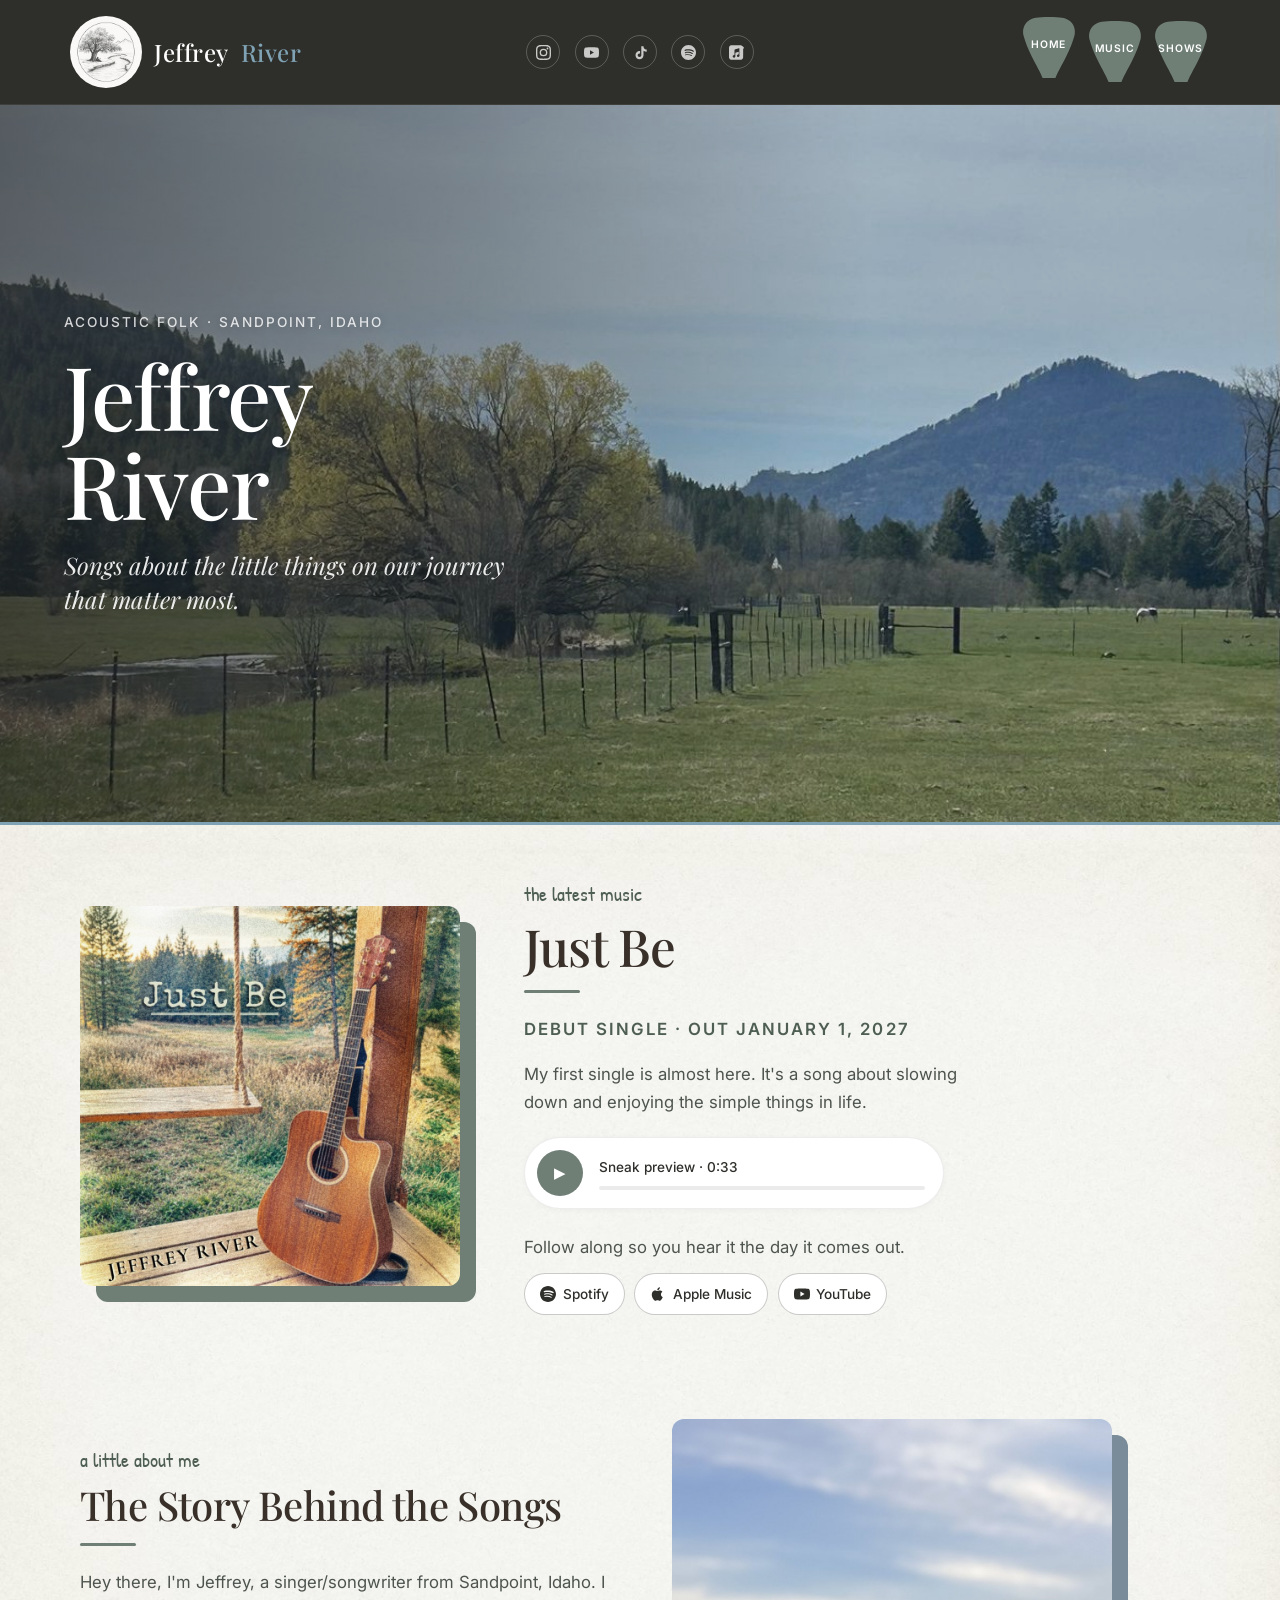
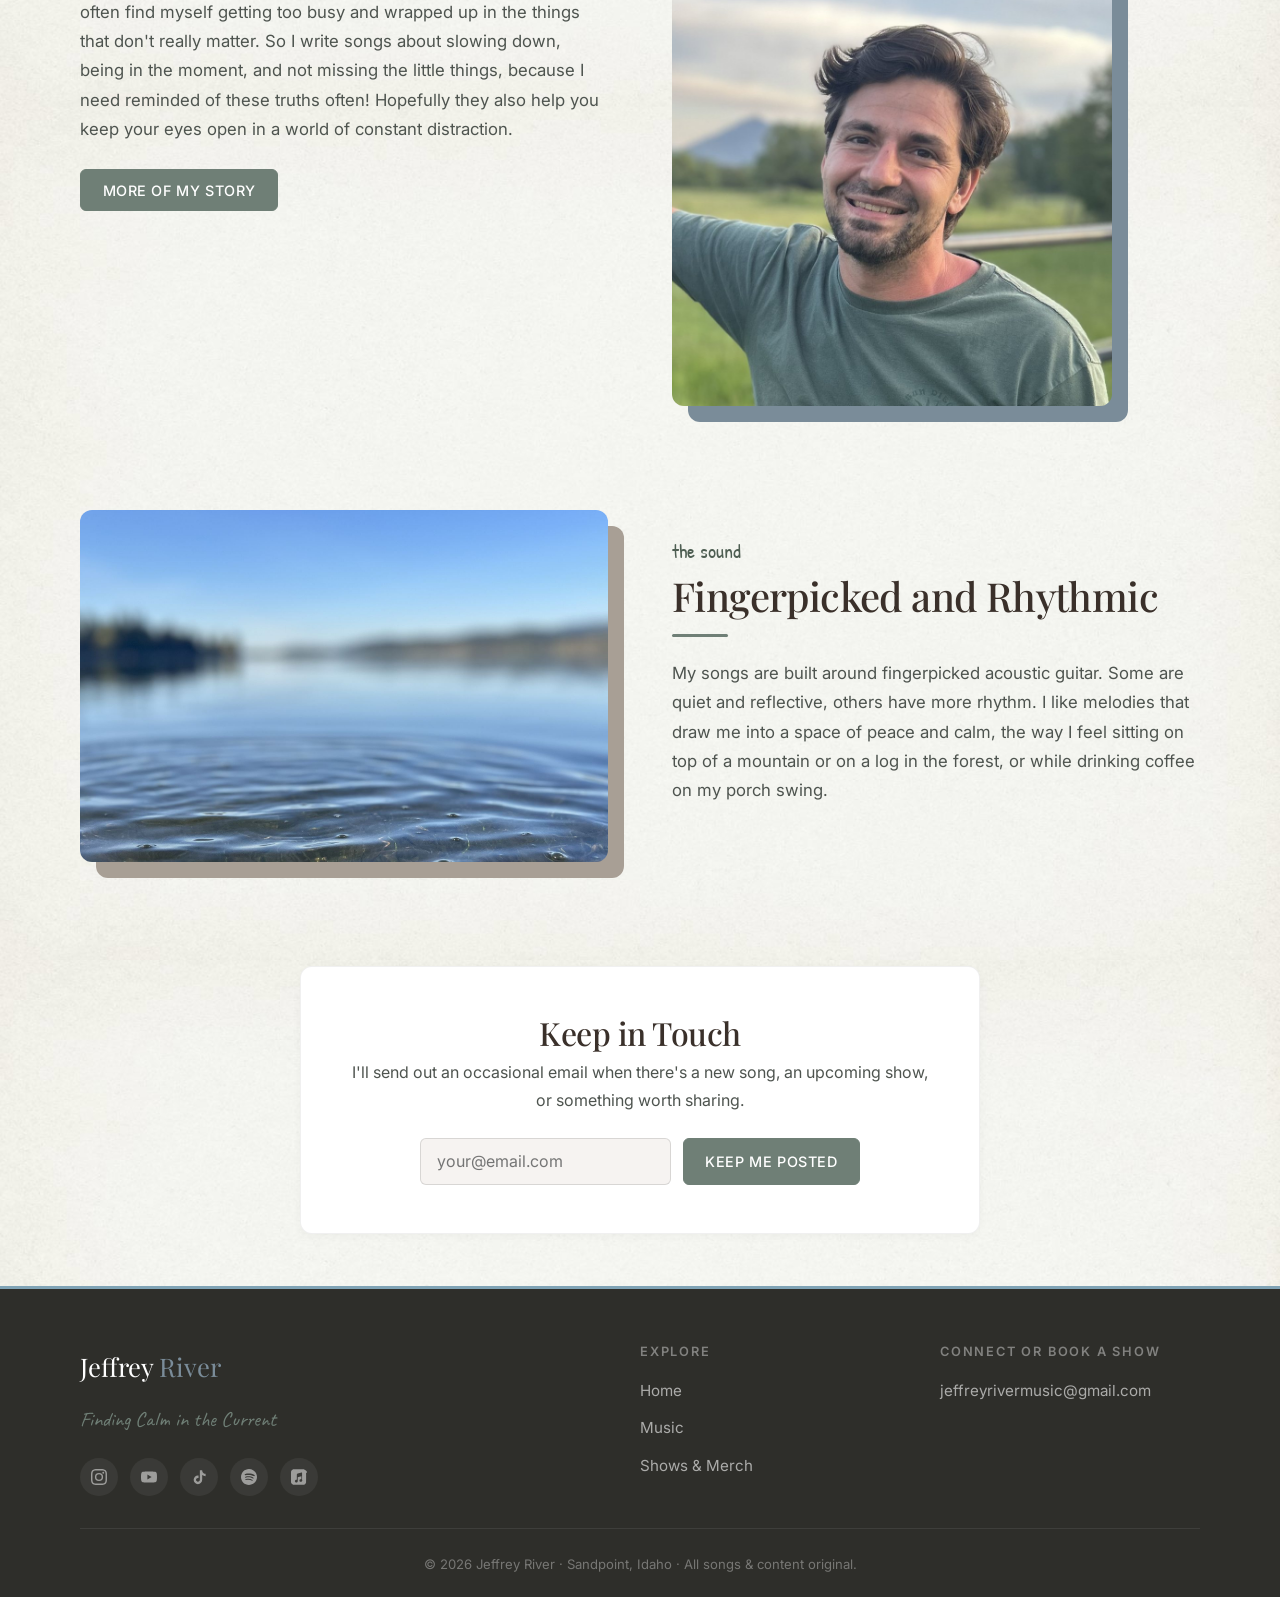
==== commit e7a915ce: "new home page edits before just be" ====
--- a/jeffrey-river/about.html
+++ b/jeffrey-river/about.html
@@ -1,280 +1,5 @@
 <!DOCTYPE html>
-<html lang="en">
-<head>
-  <meta charset="UTF-8" />
-  <meta name="viewport" content="width=device-width, initial-scale=1.0" />
-  <title>About — Jeffrey River</title>
-  <meta name="description" content="Meet Jeffrey River — acoustic folk singer-songwriter from Sandpoint, Idaho. Biography, press kit, and booking info." />
-  <link rel="preconnect" href="https://fonts.googleapis.com" />
-  <link rel="preconnect" href="https://fonts.gstatic.com" crossorigin />
-  <link href="https://fonts.googleapis.com/css2?family=Playfair+Display:wght@400;500;600&family=Inter:wght@300;400;500;600&family=Caveat:wght@400;500&display=swap" rel="stylesheet" />
-  <link rel="stylesheet" href="css/styles.css" />
-  <link rel="icon" type="image/x-icon" href="favicon.ico" />
-  <link rel="icon" type="image/png" sizes="32x32" href="img/favicon-32x32.png" />
-  <link rel="icon" type="image/png" sizes="192x192" href="img/favicon-192x192.png" />
-  <link rel="apple-touch-icon" href="img/apple-touch-icon.png" />
-</head>
-<body class="page-about">
-
-  <!-- ===== SOCIAL ICON BAR ===== -->
-  <div class="social-bar">
-    <a href="https://instagram.com/jeffreyrivermusic" target="_blank" rel="noopener" aria-label="Instagram">
-      <svg viewBox="0 0 24 24"><path d="M12 2.16c3.2 0 3.58 0 4.85.07 1.17.05 1.8.25 2.23.41.56.22.96.48 1.38.9.42.42.68.82.9 1.38.16.42.36 1.06.41 2.23.06 1.27.07 1.65.07 4.85s0 3.58-.07 4.85c-.05 1.17-.25 1.8-.41 2.23-.22.56-.48.96-.9 1.38-.42.42-.82.68-1.38.9-.43.16-1.06.36-2.23.41-1.27.06-1.65.07-4.85.07s-3.58 0-4.85-.07c-1.17-.05-1.8-.25-2.23-.41a3.7 3.7 0 0 1-1.38-.9 3.7 3.7 0 0 1-.9-1.38c-.16-.43-.36-1.06-.41-2.23C2.17 15.58 2.16 15.2 2.16 12s0-3.58.07-4.85c.05-1.17.25-1.8.41-2.23.22-.56.48-.96.9-1.38.42-.42.82-.68 1.38-.9.43-.16 1.06-.36 2.23-.41C8.42 2.17 8.8 2.16 12 2.16M12 0C8.74 0 8.33.01 7.05.07 5.78.13 4.9.33 4.14.63a5.85 5.85 0 0 0-2.13 1.38A5.85 5.85 0 0 0 .63 4.14C.33 4.9.13 5.78.07 7.05.01 8.33 0 8.74 0 12s.01 3.67.07 4.95c.06 1.27.26 2.15.56 2.91.31.8.73 1.48 1.38 2.13.65.65 1.33 1.07 2.13 1.38.76.3 1.64.5 2.91.56C8.33 23.99 8.74 24 12 24s3.67-.01 4.95-.07c1.27-.06 2.15-.26 2.91-.56.8-.31 1.48-.73 2.13-1.38.65-.65 1.07-1.33 1.38-2.13.3-.76.5-1.64.56-2.91.06-1.28.07-1.69.07-4.95s-.01-3.67-.07-4.95c-.06-1.27-.26-2.15-.56-2.91a5.85 5.85 0 0 0-1.38-2.13A5.85 5.85 0 0 0 19.86.63C19.1.33 18.22.13 16.95.07 15.67.01 15.26 0 12 0Zm0 5.84a6.16 6.16 0 1 0 0 12.32 6.16 6.16 0 0 0 0-12.32Zm0 10.16a4 4 0 1 1 0-8 4 4 0 0 1 0 8Zm6.4-11.85a1.44 1.44 0 1 0 0 2.88 1.44 1.44 0 0 0 0-2.88Z"/></svg>
-    </a>
-    <a href="https://youtube.com/@jeffreyrivermusic" target="_blank" rel="noopener" aria-label="YouTube">
-      <svg viewBox="0 0 24 24"><path d="M23.5 6.2a3 3 0 0 0-2.1-2.1C19.5 3.6 12 3.6 12 3.6s-7.5 0-9.4.5A3 3 0 0 0 .5 6.2C0 8 0 12 0 12s0 4 .5 5.8a3 3 0 0 0 2.1 2.1c1.9.5 9.4.5 9.4.5s7.5 0 9.4-.5a3 3 0 0 0 2.1-2.1C24 16 24 12 24 12s0-4-.5-5.8ZM9.6 15.6V8.4l6.3 3.6-6.3 3.6Z"/></svg>
-    </a>
-    <a href="https://tiktok.com/@jeffreyrivermusic" target="_blank" rel="noopener" aria-label="TikTok">
-      <svg viewBox="0 0 24 24"><path d="M19.3 6.7c-1.5-.9-2.5-2.5-2.5-4.3V2h-3.5v14.2c0 1.6-1.3 2.8-2.9 2.8S7.5 17.8 7.5 16.2s1.3-2.8 2.9-2.8c.3 0 .6 0 .9.1V9.8c-.3 0-.6-.1-.9-.1C6.9 9.7 4 12.6 4 16.2S6.9 22.7 10.4 22.7s6.4-2.9 6.4-6.5V9.1c1.5 1 3.2 1.6 5.1 1.6V7.2c-1 0-2-.2-2.6-.5Z"/></svg>
-    </a>
-    <a href="#" target="_blank" rel="noopener" aria-label="Spotify">
-      <svg viewBox="0 0 24 24"><path d="M12 0C5.4 0 0 5.4 0 12s5.4 12 12 12 12-5.4 12-12S18.6 0 12 0zm5.5 17.3c-.2.3-.6.4-.9.2-2.5-1.5-5.7-1.9-9.4-1-.4.1-.7-.1-.8-.5-.1-.4.1-.7.5-.8 4.1-.9 7.6-.5 10.4 1.2.3.2.4.6.2.9zm1.5-3.3c-.3.4-.8.5-1.2.3-2.9-1.8-7.2-2.3-10.6-1.2-.4.1-.9-.1-1-.5-.1-.4.1-.9.5-1 3.9-1.2 8.7-.6 12 1.4.3.1.4.6.3 1zm.1-3.4c-3.4-2-9.1-2.2-12.4-1.2-.5.2-1-.2-1.1-.7-.2-.5.2-1 .7-1.1 3.8-1.2 10-1 13.9 1.4.5.3.6.9.3 1.3-.2.5-.8.6-1.4.3z"/></svg>
-    </a>
-    <a href="#" target="_blank" rel="noopener" aria-label="Apple Music">
-      <svg viewBox="0 0 24 24"><path d="M23.99 6.1a6.6 6.6 0 0 0-.14-1.42 4.4 4.4 0 0 0-.4-1.15 4.08 4.08 0 0 0-1.58-1.58 4.4 4.4 0 0 0-1.15-.4A6.6 6.6 0 0 0 19.3.42C18.4.38 18.11.37 15.75.37H8.26c-2.36 0-2.65.01-3.56.05a6.6 6.6 0 0 0-1.42.14 4.4 4.4 0 0 0-1.15.4A4.08 4.08 0 0 0 .55 2.54a4.4 4.4 0 0 0-.4 1.15A6.6 6.6 0 0 0 .01 5.1C-.03 6.01-.04 6.3-.04 8.66v6.68c0 2.36.01 2.65.05 3.56a6.6 6.6 0 0 0 .14 1.42 4.4 4.4 0 0 0 .4 1.15 4.08 4.08 0 0 0 1.58 1.58c.36.19.74.33 1.15.4a6.6 6.6 0 0 0 1.42.14c.91.04 1.2.05 3.56.05h6.49c2.36 0 2.65-.01 3.56-.05a6.6 6.6 0 0 0 1.42-.14 4.37 4.37 0 0 0 2.73-2.73 6.6 6.6 0 0 0 .14-1.42c.04-.91.05-1.2.05-3.56V8.66c0-2.36 0-2.65-.05-3.56zM16.95 16.57c0 .65-.07.98-.12 1.21a2.06 2.06 0 0 1-1.63 1.47c-.27.05-.5.06-.76.02a2.09 2.09 0 0 1-1.63-1.43c-.15-.43-.14-.91.03-1.33.17-.42.49-.76.89-.97.28-.14.6-.24.91-.34.31-.1.63-.2.91-.35V10.9l-5.4 1.64v5.07c0 .65-.07.98-.12 1.21a2.06 2.06 0 0 1-1.63 1.47c-.27.05-.5.06-.76.02a2.09 2.09 0 0 1-1.63-1.43c-.15-.43-.14-.91.03-1.33.17-.42.49-.76.89-.97.28-.14.6-.24.91-.34.31-.1.63-.2.91-.35V8.96c0-.36.02-.72.13-1.06.1-.3.29-.57.54-.77a1.7 1.7 0 0 1 .71-.35l5.74-1.66c.1-.03.2-.03.3-.01.1.02.18.07.25.13.06.07.11.15.14.24.03.09.04.19.04.29v10.8z"/></svg>
-    </a>
-  </div>
-
-  <header class="site-header">
-    <nav class="nav" aria-label="Primary">
-      <a class="nav__brand" href="index.html"><img src="img/Logo.png" alt="Jeffrey River logo">Jeffrey <span>River</span></a>
-      <button class="nav__toggle" aria-label="Toggle menu" aria-expanded="false">
-        <span></span><span></span><span></span>
-      </button>
-      <ul class="nav__links">
-        <li><a href="index.html">Home</a></li>
-        <li><a href="music.html">Music</a></li>
-        <li><a href="about.html">About</a></li>
-        <li><a href="gigs.html">Gigs</a></li>
-        <li><a href="merch.html">Merch</a></li>
-      </ul>
-    </nav>
-  </header>
-
-  <!-- ===== COLORED HEADER ===== -->
-  <section class="page-header">
-    <div class="container">
-      <span class="eyebrow">the story</span>
-      <h1>About Jeffrey</h1>
-      <p>Acoustic folk, fingerpicked and plainspoken — shaped by home — the rivers, meadows, and mountains of North Idaho.</p>
-    </div>
-    <img class="page-header__photo" src="img/hero.jpg" alt="Meadow and mountains near Sandpoint" style="object-position: center 75%;" />
-  </section>
-
-  <!-- ===== BIO — photo row (image left, text right) ===== -->
-  <section class="section">
-    <div class="container">
-      <div class="photo-row">
-        <div class="photo-row__image photo-row__image--portrait color-block color-block--image color-block--warmgrey">
-          <img src="img/artist-photo.jpg" alt="Jeffrey River — acoustic folk singer-songwriter" />
-        </div>
-        <div class="photo-row__text">
-          <span class="eyebrow">when it all started</span>
-          <h2>A guitar from a pawnshop.</h2>
-
-          <p>Our family always sang together — my dad taught each of us kids to sing harmony practically from the time we were in diapers. Then one afternoon my grandpa walked into a pawnshop and came home with a small Ovation guitar in need of a home. I was ten. I instantly adopted it and taught myself to play. At 13, I wanted to write songs so bad it hurt — but couldn't seem to figure out how.</p>
-
-          <p>By 17, I was finally writing songs — that you are never allowed to hear! They say you have to write 100 songs to get one good one. For me, it might be 200. I spent my later teen years singing with my family on the road, and the dream kept growing.</p>
-        </div>
-      </div>
-    </div>
-  </section>
-
-  <!-- ===== BIO CONTINUED — photo row reversed (text left, image right) ===== -->
-  <section class="section">
-    <div class="container">
-      <div class="photo-row photo-row--reverse">
-        <div class="photo-row__image color-block color-block--image color-block--warmgrey">
-          <img src="img/creek.jpg" alt="Creek flowing through northern Idaho" />
-        </div>
-        <div class="photo-row__text">
-          <span class="eyebrow">how it all changed</span>
-          <h2>Finding what really matters.</h2>
-
-          <p>In my early twenties, I started writing love songs for my girlfriend. I got so excited about the songs and developing them that I missed the message and reason behind them. I thought I was ready — had a big career all mapped out in my mind.</p>
-
-          <p>That plan ended the way it needed to. It took walking away from the dream and refocusing on my family and faith. But still, the calling was there — like a destiny lying dormant in the soil of my soul, awaiting the right time to spring to life.</p>
-
-          <p>I owe so much to my wife Lizzie. She's my greatest fan and teammate in life — she is the inspiration behind everything I write and sing.</p>
-
-          <p>God's love has been the catalyst that daily helps me say no to my own selfish ambitions and yes to the things that really matter. It's a work in progress.</p>
-
-          <p>By day, I manage construction projects and thoroughly enjoy the work. But when the house goes quiet, the songs come out — I'm often up at 2 a.m., scribbling down whatever landed in my head while I was sleeping. Music means something different to me now. It's less about the stage and more about the story. Less about being heard and more about being honest.</p>
-        </div>
-      </div>
-    </div>
-  </section>
-
-  <!-- ===== THE RIVER — full-width photo with offset text card ===== -->
-  <section class="photo-banner">
-    <img class="photo-banner__img" src="img/willow.jpg" alt="Willow tree in a meadow near Sandpoint, Idaho" />
-    <div class="photo-banner__card">
-      <span class="eyebrow">where it's all headed</span>
-      <h2>Peace on the path.</h2>
-      <p>There's a place near our house that I walk by almost every day (sometimes 2 or 3 times a day). A willow tree in a meadow, with a river and mountains in the backdrop. It somehow embodies everything I stand for — grounded and rooted with history and consistency, but journeying onward to a destination in the distance.</p>
-      <p>My first name Jeffrey means peace. My middle name River represents journey, reflection, and connection. That's at the heart of what I write about. I love music and the emotions and response it mysteriously awakens in our souls. And I am thankful to get to share some small part of your journey with you!</p>
-    </div>
-  </section>
-
-  <!-- ===== SHORT BIOS ===== -->
-  <section class="section">
-    <div class="container">
-      <h2 class="text-center">Short Bios</h2>
-      <hr class="divider" />
-      <p class="text-center" style="max-width: 600px; margin: 0 auto 3rem;">Pre-written bios for festival programs, radio hosts, and press features — copy and paste as needed.</p>
-
-      <div style="display: grid; gap: 2rem; max-width: 760px; margin: 0 auto;">
-        <div class="card">
-          <h3>One-liner</h3>
-          <p><em>"Jeffrey River is an acoustic folk singer-songwriter from Sandpoint, Idaho, writing unhurried songs about belonging, reflection, and quiet hope."</em></p>
-        </div>
-
-        <div class="card">
-          <h3>Short (50 words)</h3>
-          <p><em>"Jeffrey River is a singer-songwriter based in Sandpoint, Idaho. His music is acoustic folk — fingerpicked, rhythmic, and unhurried — shaped by the rivers and ridgelines of northern Idaho and influenced by writers like Andrew Peterson, Joshua Hyslop, and Hollow Coves. Debut single arriving fall 2026."</em></p>
-        </div>
-
-        <div class="card">
-          <h3>Long (150 words)</h3>
-          <p><em>"Jeffrey River has been singing since he was three years old. He grew up singing with his family, picked up the guitar at ten, and wrote his first song at seventeen. After years away from music — and a necessary letting go of ego — he came back to songwriting with something real to say. Now based in Sandpoint, Idaho with his wife and four daughters, he writes acoustic folk songs in the early morning hours — fingerpicked and rhythmic guitar, melodies that move, and lyrics that try to make sense of faith, fatherhood, and the ache of growing up. Shaped by songwriters like Andrew Peterson, Joshua Hyslop, and Hollow Coves, Jeffrey's music is an invitation to slow down and sit in a feeling for a while. His debut single arrives fall 2026, with a first EP to follow in spring 2027."</em></p>
-        </div>
-      </div>
-    </div>
-  </section>
-
-  <!-- ===== PRESS / EPK ===== -->
-  <section class="section" id="epk">
-    <div class="container">
-      <div class="epk">
-        <div class="text-center">
-          <span class="eyebrow">press kit</span>
-          <h2>Electronic Press Kit</h2>
-          <hr class="divider" />
-          <p style="max-width: 600px; margin: 0 auto;">Everything media, venues, and festival programmers need. Reach out directly for hi-res assets, full-length recordings, or interview requests.</p>
-        </div>
-
-        <div class="epk-grid">
-          <div class="epk-stat">
-            <div class="epk-stat__value">Folk</div>
-            <div class="epk-stat__label">Genre</div>
-          </div>
-          <div class="epk-stat">
-            <div class="epk-stat__value">Sandpoint, ID</div>
-            <div class="epk-stat__label">Based In</div>
-          </div>
-          <div class="epk-stat">
-            <div class="epk-stat__value">2026</div>
-            <div class="epk-stat__label">Debut Release</div>
-          </div>
-          <div class="epk-stat">
-            <div class="epk-stat__value">Solo</div>
-            <div class="epk-stat__label">Live Format</div>
-          </div>
-        </div>
-
-        <div class="grid" style="margin-top: 3rem;">
-          <div class="card">
-            <h3>Press Photos</h3>
-            <p>High-resolution artist photos for print and web, horizontal and vertical orientations.</p>
-            <span class="merch-item__body coming-soon" style="display:inline-block; margin-top:0.5rem;">Coming soon</span>
-          </div>
-          <div class="card">
-            <h3>Stage Plot / Tech</h3>
-            <p>Input list, stage plot, and technical requirements for live performance.</p>
-            <span class="merch-item__body coming-soon" style="display:inline-block; margin-top:0.5rem;">Coming soon</span>
-          </div>
-          <div class="card">
-            <h3>Press Contact</h3>
-            <p>For interviews, features, or media inquiries, reach out directly.</p>
-            <a href="mailto:jeffreyrivermusic@gmail.com" class="btn btn--ghost" style="margin-top:1rem;">jeffreyrivermusic@gmail.com</a>
-          </div>
-        </div>
-      </div>
-    </div>
-  </section>
-
-  <!-- ===== EMAIL SIGNUP ===== -->
-  <section class="section">
-    <div class="container">
-      <div class="signup">
-        <h3>Stay in the Loop</h3>
-        <p>Music, shows, stories — delivered occasionally, never spammy.</p>
-        <form class="signup__form" id="signup-form">
-          <input type="email" name="fields[email]" placeholder="your@email.com" required aria-label="Email address" />
-          <input type="hidden" name="ml-submit" value="1">
-          <div style="position:absolute;left:-9999px;" aria-hidden="true">
-            <input type="text" name="ml_hp_email" tabindex="-1" autocomplete="off" value="">
-          </div>
-          <button type="submit" class="btn btn--primary">Subscribe</button>
-        </form>
-        <p class="signup__success" id="signup-success" style="display:none; margin-top:1.5rem; font-size:1.1rem; color:var(--sage);">Welcome to the journey — check your inbox soon.</p>
-        <script>
-          document.getElementById('signup-form').addEventListener('submit', function(e) {
-            e.preventDefault();
-            var form = this;
-            var data = new FormData(form);
-            if (data.get('ml_hp_email')) return;
-            var params = new URLSearchParams(data).toString();
-            fetch('https://assets.mailerlite.com/jsonp/2268893/forms/184915517427942512/subscribe?' + params, {
-              method: 'GET',
-              mode: 'no-cors'
-            }).then(function() {
-              form.style.display = 'none';
-              document.getElementById('signup-success').style.display = 'block';
-            }).catch(function() {
-              form.style.display = 'none';
-              document.getElementById('signup-success').style.display = 'block';
-            });
-          });
-        </script>
-      </div>
-    </div>
-  </section>
-
-  <!-- ===== FOOTER ===== -->
-  <footer class="site-footer">
-    <div class="container">
-      <div class="footer-grid">
-        <div>
-          <div class="footer__brand">Jeffrey <span style="color: var(--river);">River</span></div>
-          <p class="footer__tag">Finding Calm in the Current</p>
-          <div class="social">
-            <a href="https://instagram.com/jeffreyrivermusic" target="_blank" rel="noopener" aria-label="Instagram">
-              <svg viewBox="0 0 24 24"><path d="M12 2.16c3.2 0 3.58 0 4.85.07 1.17.05 1.8.25 2.23.41.56.22.96.48 1.38.9.42.42.68.82.9 1.38.16.42.36 1.06.41 2.23.06 1.27.07 1.65.07 4.85s0 3.58-.07 4.85c-.05 1.17-.25 1.8-.41 2.23-.22.56-.48.96-.9 1.38-.42.42-.82.68-1.38.9-.43.16-1.06.36-2.23.41-1.27.06-1.65.07-4.85.07s-3.58 0-4.85-.07c-1.17-.05-1.8-.25-2.23-.41a3.7 3.7 0 0 1-1.38-.9 3.7 3.7 0 0 1-.9-1.38c-.16-.43-.36-1.06-.41-2.23C2.17 15.58 2.16 15.2 2.16 12s0-3.58.07-4.85c.05-1.17.25-1.8.41-2.23.22-.56.48-.96.9-1.38.42-.42.82-.68 1.38-.9.43-.16 1.06-.36 2.23-.41C8.42 2.17 8.8 2.16 12 2.16M12 0C8.74 0 8.33.01 7.05.07 5.78.13 4.9.33 4.14.63a5.85 5.85 0 0 0-2.13 1.38A5.85 5.85 0 0 0 .63 4.14C.33 4.9.13 5.78.07 7.05.01 8.33 0 8.74 0 12s.01 3.67.07 4.95c.06 1.27.26 2.15.56 2.91.31.8.73 1.48 1.38 2.13.65.65 1.33 1.07 2.13 1.38.76.3 1.64.5 2.91.56C8.33 23.99 8.74 24 12 24s3.67-.01 4.95-.07c1.27-.06 2.15-.26 2.91-.56.8-.31 1.48-.73 2.13-1.38.65-.65 1.07-1.33 1.38-2.13.3-.76.5-1.64.56-2.91.06-1.28.07-1.69.07-4.95s-.01-3.67-.07-4.95c-.06-1.27-.26-2.15-.56-2.91a5.85 5.85 0 0 0-1.38-2.13A5.85 5.85 0 0 0 19.86.63C19.1.33 18.22.13 16.95.07 15.67.01 15.26 0 12 0Zm0 5.84a6.16 6.16 0 1 0 0 12.32 6.16 6.16 0 0 0 0-12.32Zm0 10.16a4 4 0 1 1 0-8 4 4 0 0 1 0 8Zm6.4-11.85a1.44 1.44 0 1 0 0 2.88 1.44 1.44 0 0 0 0-2.88Z"/></svg>
-            </a>
-            <a href="https://youtube.com/@jeffreyrivermusic" target="_blank" rel="noopener" aria-label="YouTube">
-              <svg viewBox="0 0 24 24"><path d="M23.5 6.2a3 3 0 0 0-2.1-2.1C19.5 3.6 12 3.6 12 3.6s-7.5 0-9.4.5A3 3 0 0 0 .5 6.2C0 8 0 12 0 12s0 4 .5 5.8a3 3 0 0 0 2.1 2.1c1.9.5 9.4.5 9.4.5s7.5 0 9.4-.5a3 3 0 0 0 2.1-2.1C24 16 24 12 24 12s0-4-.5-5.8ZM9.6 15.6V8.4l6.3 3.6-6.3 3.6Z"/></svg>
-            </a>
-            <a href="https://tiktok.com/@jeffreyrivermusic" target="_blank" rel="noopener" aria-label="TikTok">
-              <svg viewBox="0 0 24 24"><path d="M19.3 6.7c-1.5-.9-2.5-2.5-2.5-4.3V2h-3.5v14.2c0 1.6-1.3 2.8-2.9 2.8S7.5 17.8 7.5 16.2s1.3-2.8 2.9-2.8c.3 0 .6 0 .9.1V9.8c-.3 0-.6-.1-.9-.1C6.9 9.7 4 12.6 4 16.2S6.9 22.7 10.4 22.7s6.4-2.9 6.4-6.5V9.1c1.5 1 3.2 1.6 5.1 1.6V7.2c-1 0-2-.2-2.6-.5Z"/></svg>
-            </a>
-          </div>
-        </div>
-        <div>
-          <h4>Explore</h4>
-          <ul>
-            <li><a href="index.html">Home</a></li>
-            <li><a href="music.html">Music</a></li>
-            <li><a href="about.html">About</a></li>
-            <li><a href="gigs.html">Gigs</a></li>
-            <li><a href="merch.html">Merch</a></li>
-          </ul>
-        </div>
-        <div>
-          <h4>Connect</h4>
-          <ul>
-            <li><a href="gigs.html#book">Book a Show</a></li>
-            <li><a href="about.html#epk">Press / EPK</a></li>
-            <li><a href="mailto:jeffreyrivermusic@gmail.com">jeffreyrivermusic@gmail.com</a></li>
-          </ul>
-        </div>
-      </div>
-      <div class="footer__base">
-        &copy; <span id="year"></span> Jeffrey River · Sandpoint, Idaho · All songs & content original.
-      </div>
-    </div>
-  </footer>
-
-  <script src="js/main.js"></script>
-</body>
-</html>
+<html lang="en"><head><meta charset="UTF-8" /><title>Jeffrey River</title>
+<meta http-equiv="refresh" content="0; url=index.html" />
+<link rel="canonical" href="https://www.jeffreyriver.com/" />
+</head><body><p><a href="index.html">Continue to jeffreyriver.com</a></p></body></html>
